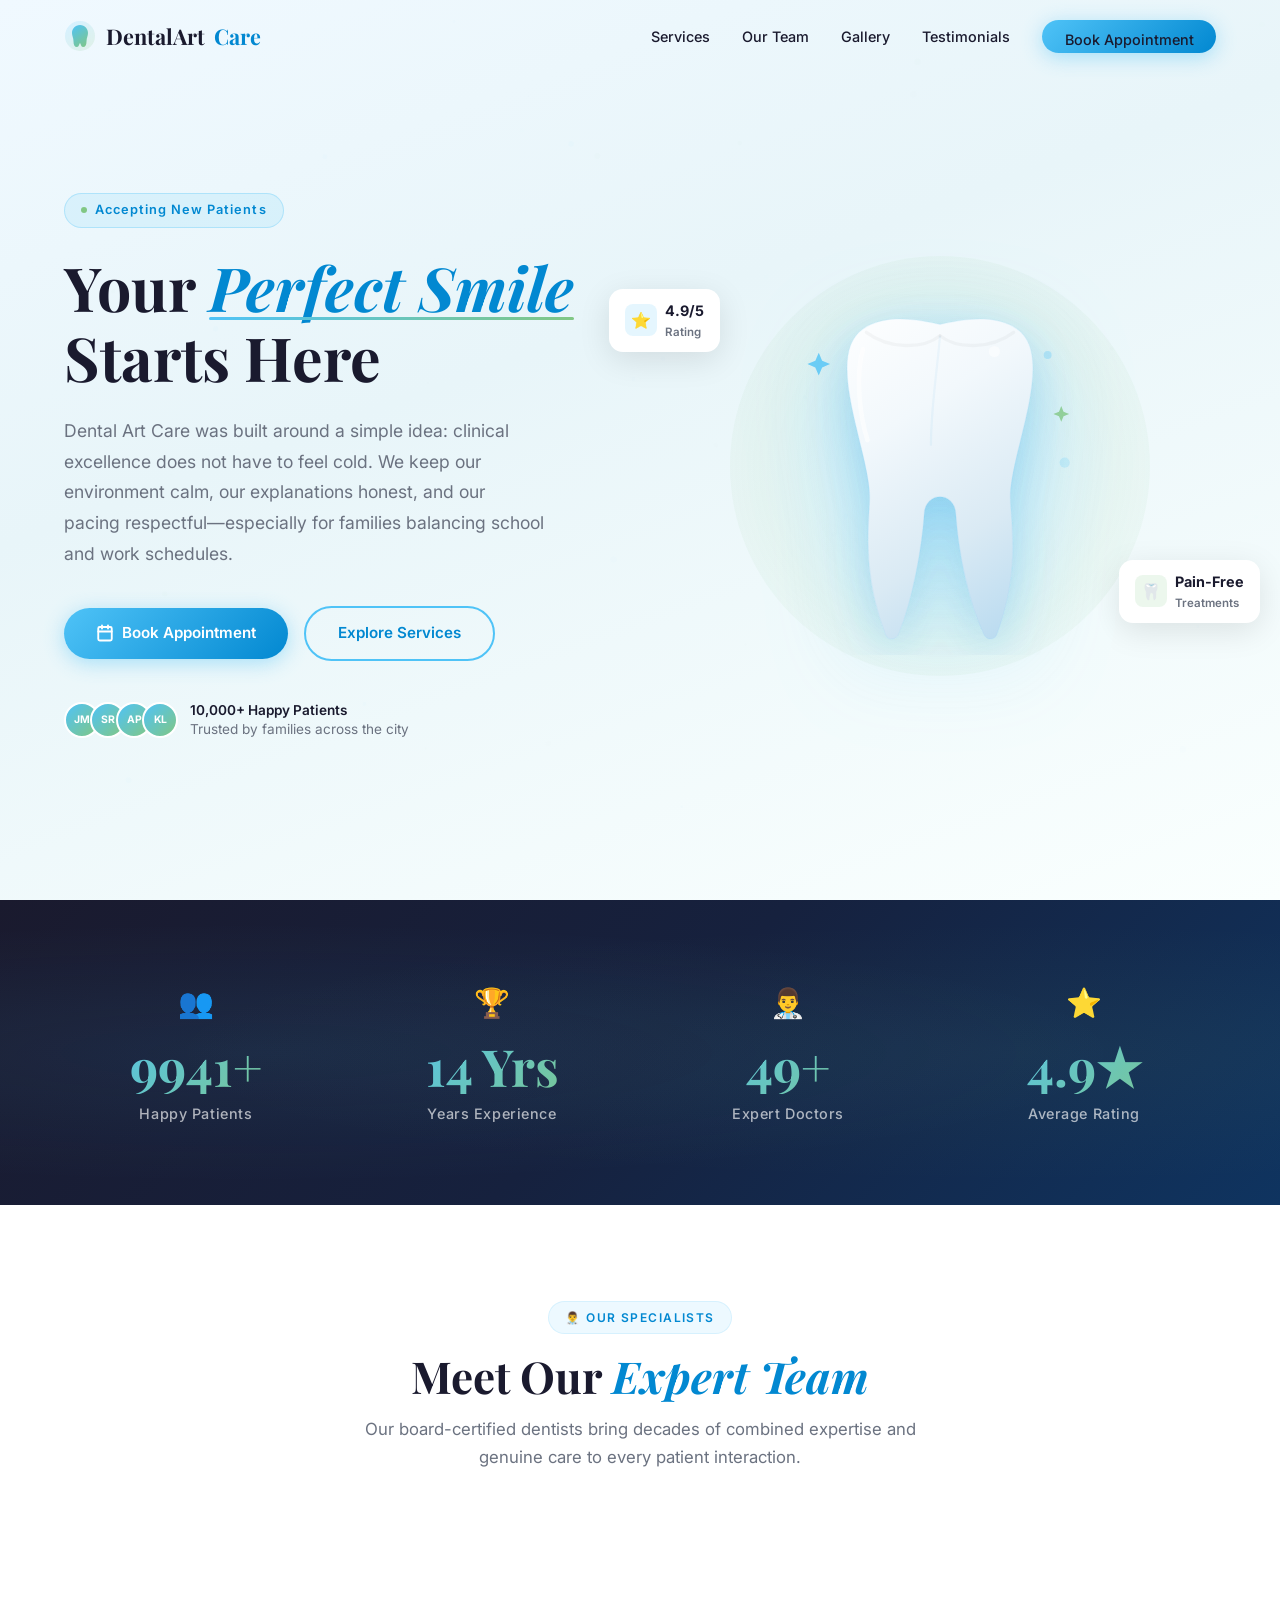
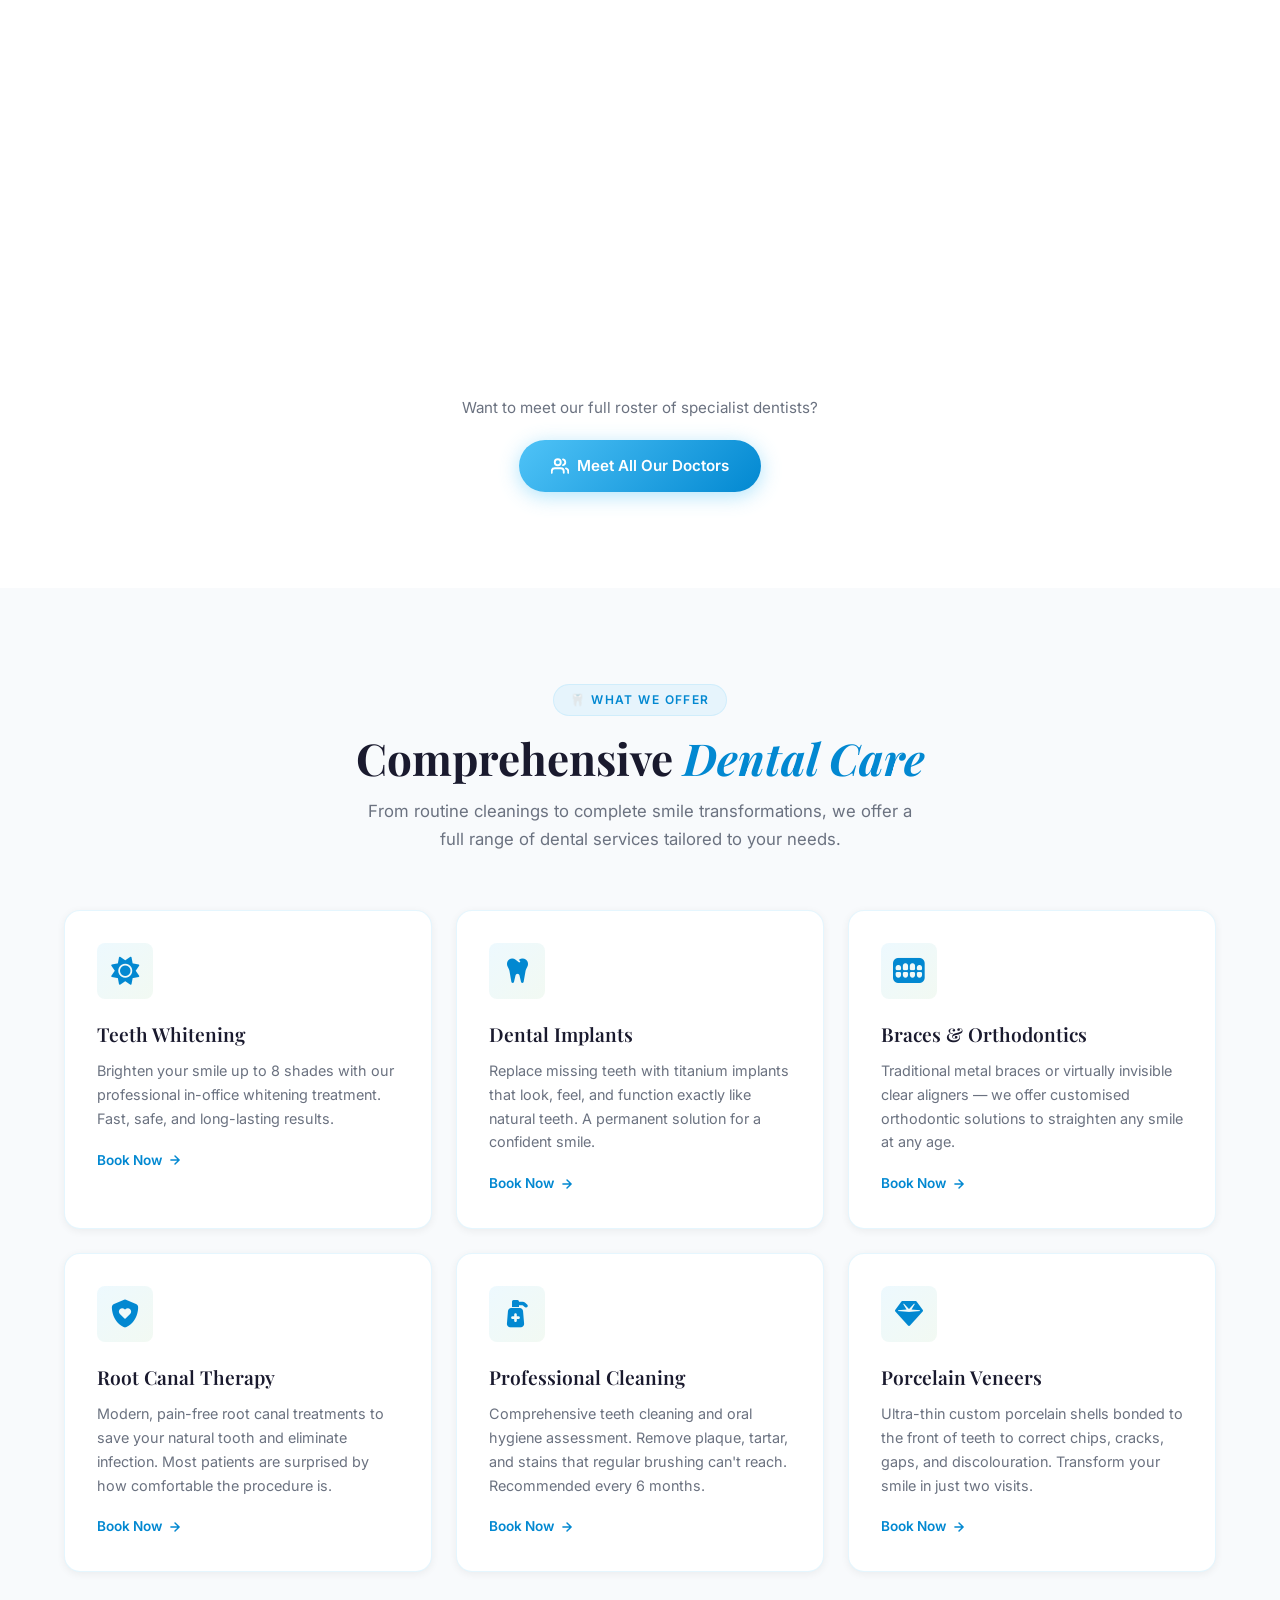
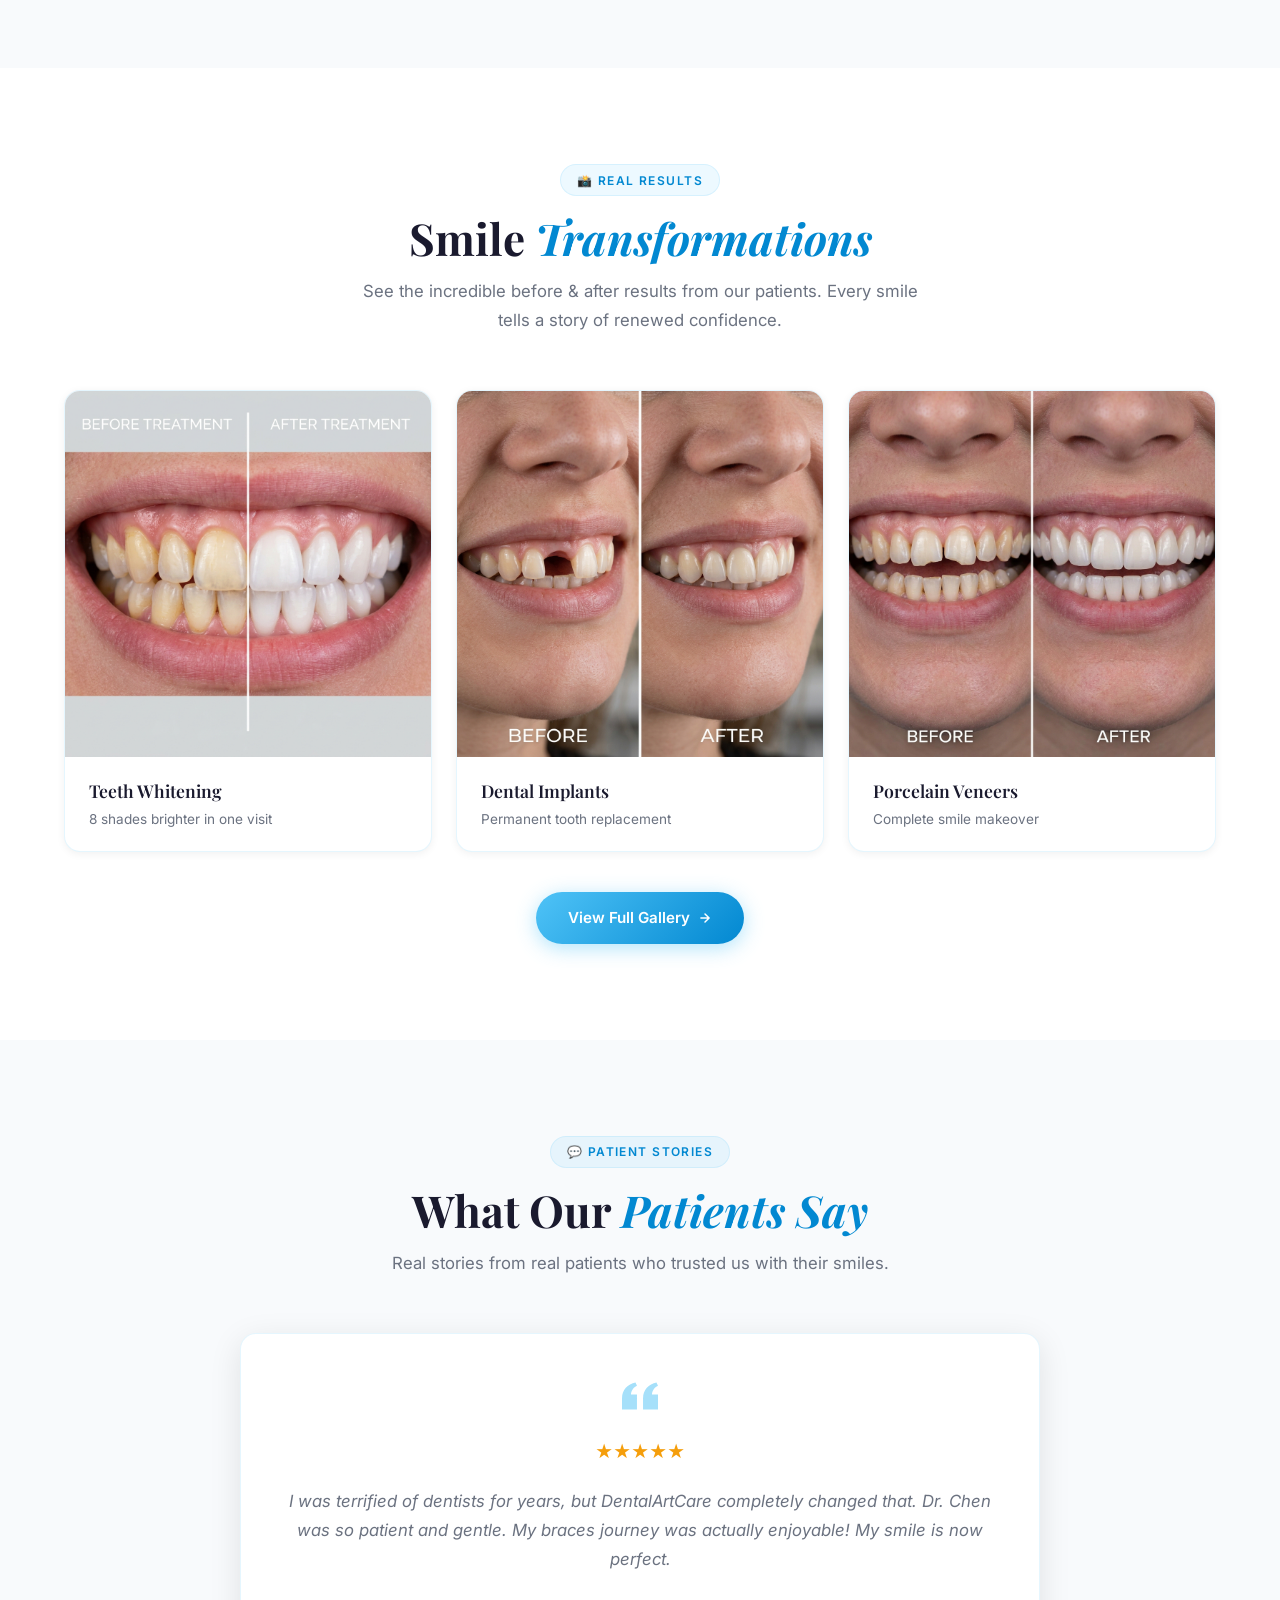
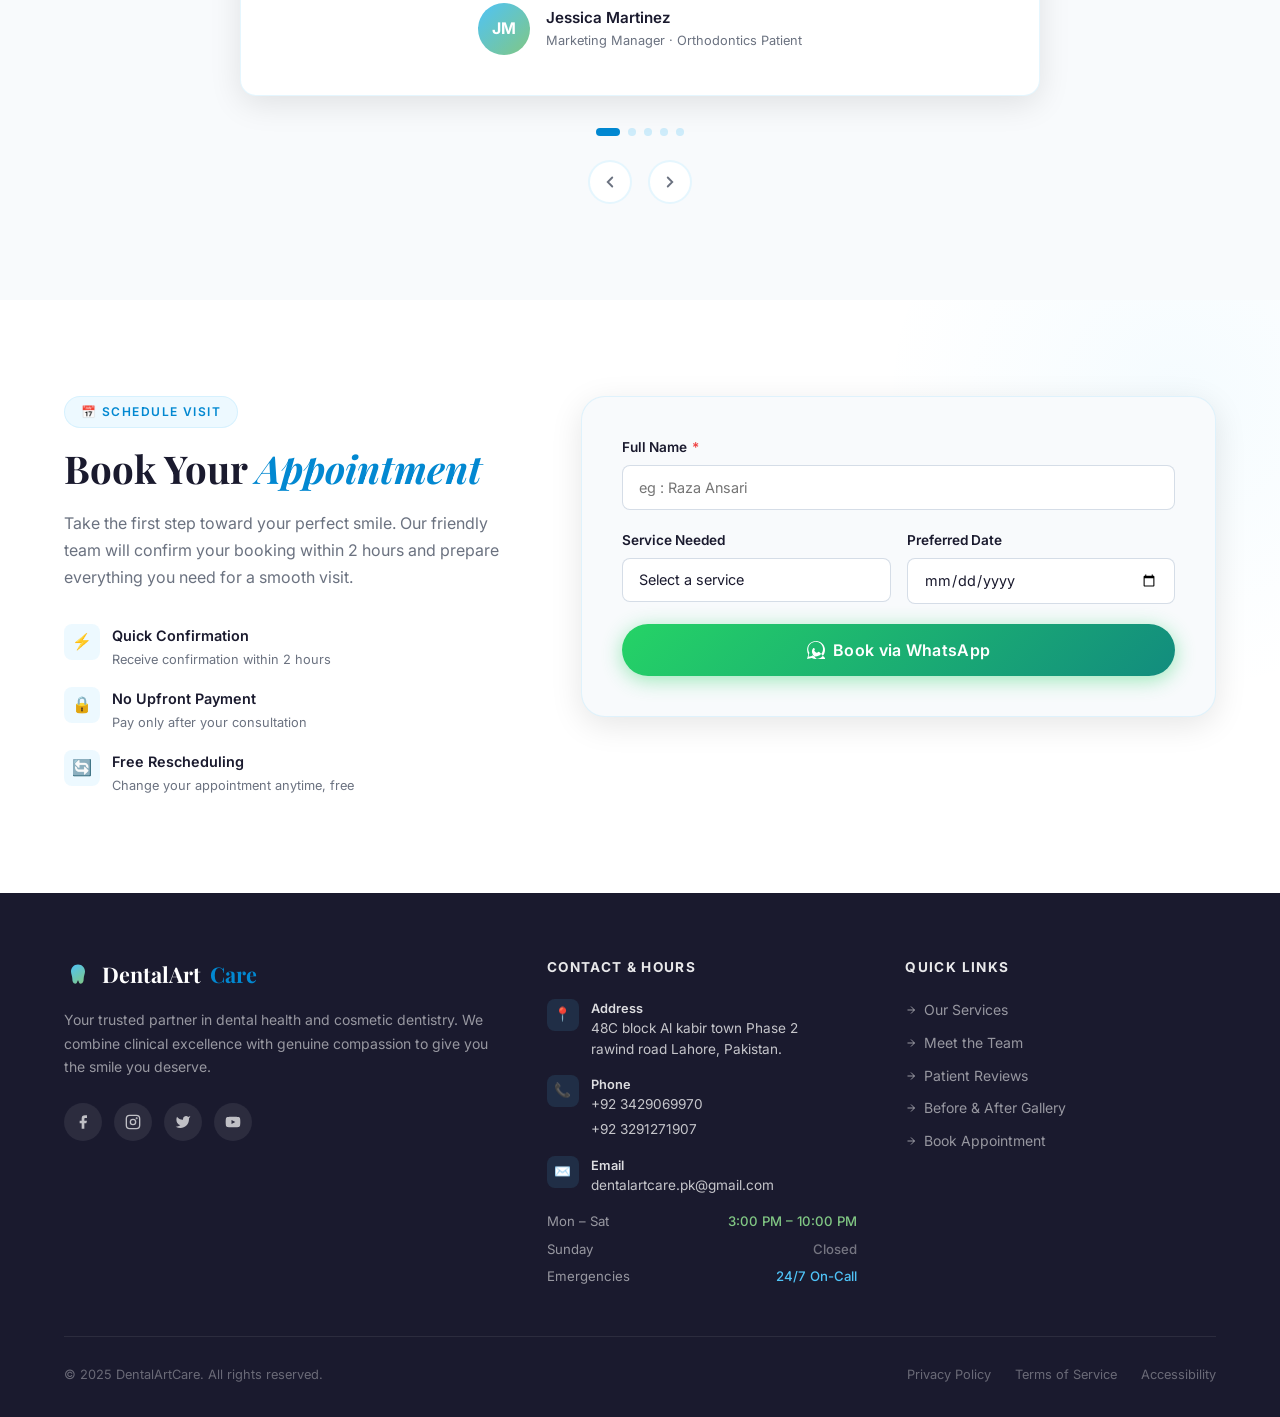
==== dentalarts/index.html @ 35af0e46 "." ====
<!DOCTYPE html>
<html lang="en">

<head>
  <meta charset="UTF-8" />
  <meta name="viewport" content="width=device-width, initial-scale=1.0" />
  <meta name="description"
    content="DentalArtCare — Premium dental care for your perfect smile. Book an appointment today." />
  <title>DentalArtCare</title>

  <!-- Google Fonts -->
  <link rel="preconnect" href="https://fonts.googleapis.com" />
  <link rel="preconnect" href="https://fonts.gstatic.com" crossorigin />
  <link
    href="https://fonts.googleapis.com/css2?family=Inter:wght@300;400;500;600;700&family=Playfair+Display:ital,wght@0,600;0,700;1,600&display=swap"
    rel="stylesheet" />

  <!-- Font Awesome Icons -->
  <link rel="stylesheet" href="https://cdnjs.cloudflare.com/ajax/libs/font-awesome/6.5.1/css/all.min.css"
    integrity="sha512-DTOQO9RWCH3ppGqcWaEA1BIZOC6xxalwEsw9c2QQeAIftl+Vegovlnee1c9QX4TctnWMn13TZye+giMm8e2LwA=="
    crossorigin="anonymous" referrerpolicy="no-referrer" />

  <link rel="stylesheet" href="styles.css" />
</head>

<body>

  <!-- ================================================================
     PAGE LOADER
================================================================ -->
  <div id="page-loader" role="status" aria-label="Loading DentalArtCare">
    <svg class="loader-tooth" viewBox="0 0 60 60" fill="none" xmlns="http://www.w3.org/2000/svg" aria-hidden="true">
      <path
        d="M30 8C20 8 14 15 14 22C14 27 16 30 16 36C16 42 18 52 22 52C26 52 27 44 30 44C33 44 34 52 38 52C42 52 44 42 44 36C44 30 46 27 46 22C46 15 40 8 30 8Z" />
    </svg>
    <p class="loader-text">DentalArtCare</p>
  </div>

  <!-- ================================================================
     NAVBAR
================================================================ -->
  <header id="navbar" role="banner">
    <div class="container">
      <nav class="nav-inner" aria-label="Main navigation">
        <a href="#hero" class="nav-logo" aria-label="DentalArtCare — Home">
          <svg width="32" height="32" viewBox="0 0 32 32" fill="none" aria-hidden="true">
            <circle cx="16" cy="16" r="15" fill="url(#logoGrad)" opacity="0.15" />
            <path
              d="M16 5C11 5 8 9 8 13C8 16 9.5 18 9.5 21.5C9.5 25 10.5 27 13 27C15 27 15.5 23 16 23C16.5 23 17 27 19 27C21.5 27 22.5 25 22.5 21.5C22.5 18 24 16 24 13C24 9 21 5 16 5Z"
              fill="url(#logoGrad)" />
            <defs>
              <linearGradient id="logoGrad" x1="8" y1="5" x2="24" y2="27" gradientUnits="userSpaceOnUse">
                <stop stop-color="#4FC3F7" />
                <stop offset="1" stop-color="#81C784" />
              </linearGradient>
            </defs>
          </svg>
          DentalArt<span>Care</span>
        </a>

        <!-- Desktop nav links -->
        <ul class="nav-links" role="list">
          <li><a href="#services">Services</a></li>
          <li><a href="#team">Our Team</a></li>
          <li><a href="#gallery">Gallery</a></li>
          <li><a href="#testimonials">Testimonials</a></li>
          <li><a href="#booking" class="btn btn-primary nav-cta">Book Appointment</a></li>
        </ul>

        <!-- Mobile hamburger -->
        <button class="hamburger" aria-label="Toggle navigation menu" aria-expanded="false"
          aria-controls="nav-mobile-menu" id="hamburger-btn">
          <span></span>
          <span></span>
          <span></span>
        </button>
      </nav>
    </div>
  </header>

  <!-- Mobile nav drawer -->
  <nav class="nav-mobile" id="nav-mobile-menu" aria-label="Mobile navigation" aria-hidden="true">
    <a href="#services" class="mobile-nav-link">Services</a>
    <a href="#stats" class="mobile-nav-link">About</a>
    <a href="#team" class="mobile-nav-link">Our Team</a>
    <a href="#gallery" class="mobile-nav-link">Gallery</a>
    <a href="#testimonials" class="mobile-nav-link">Testimonials</a>
    <a href="#booking" class="mobile-nav-link">Book Now</a>
  </nav>

  <!-- ================================================================
     HERO SECTION
================================================================ -->
  <section id="hero" aria-label="Hero">
    <canvas id="hero-canvas" aria-hidden="true"></canvas>

    <div class="container">
      <div class="hero-inner">
        <!-- Content -->
        <div class="hero-content">
          <div class="hero-badge" aria-label="Clinic status">
            <span class="dot" aria-hidden="true"></span>
            Accepting New Patients
          </div>

          <h1 class="hero-headline">
            Your <span class="highlight">Perfect Smile</span><br>Starts Here
          </h1>

          <p class="hero-subtext">
            Dental Art Care was built around a simple idea: clinical excellence
            does not have to feel cold. We keep our environment calm, our
            explanations honest, and our pacing respectful—especially for
            families balancing school and work schedules.
          </p>

          <div class="hero-actions">
            <a href="#booking" class="btn btn-primary btn-glow" id="hero-cta" aria-label="Book your appointment">
              <svg width="18" height="18" viewBox="0 0 24 24" fill="none" stroke="currentColor" stroke-width="2.5"
                stroke-linecap="round" aria-hidden="true">
                <rect x="3" y="4" width="18" height="18" rx="2" />
                <line x1="16" y1="2" x2="16" y2="6" />
                <line x1="8" y1="2" x2="8" y2="6" />
                <line x1="3" y1="10" x2="21" y2="10" />
              </svg>
              Book Appointment
            </a>
            <a href="#services" class="btn btn-outline" aria-label="Explore our dental services">
              Explore Services
            </a>
          </div>

          <div class="hero-social-proof" aria-label="Happy patients">
            <div class="avatars" aria-hidden="true">
              <span title="Patient 1">JM</span>
              <span title="Patient 2">SR</span>
              <span title="Patient 3">AP</span>
              <span title="Patient 4">KL</span>
            </div>
            <div class="social-proof-text">
              <strong>10,000+ Happy Patients</strong>
              Trusted by families across the city
            </div>
          </div>
        </div>

        <!-- Visual -->
        <div class="hero-visual" aria-hidden="true">
          <div class="hero-visual-bg"></div>

          <!-- Floating badges -->
          <div class="float-badge top-left">
            <div class="badge-icon">⭐</div>
            <div>
              <strong style="display:block;font-size:0.9rem">4.9/5</strong>
              <span style="font-size:0.72rem;color:var(--text-muted)">Rating</span>
            </div>
          </div>

          <div class="hero-tooth-wrap">
            <!-- Detailed tooth SVG -->
            <svg class="hero-tooth-svg" viewBox="0 0 300 340" fill="none" xmlns="http://www.w3.org/2000/svg">
              <defs>
                <linearGradient id="toothGrad" x1="60" y1="30" x2="240" y2="310" gradientUnits="userSpaceOnUse">
                  <stop offset="0%" stop-color="#ffffff" />
                  <stop offset="35%" stop-color="#f2f8fc" />
                  <stop offset="70%" stop-color="#daeaf4" />
                  <stop offset="100%" stop-color="#b8daf0" />
                </linearGradient>

                <filter id="toothShadow" x="-30%" y="-30%" width="160%" height="160%">
                  <feDropShadow dx="0" dy="14" stdDeviation="18" flood-color="#0288D1" flood-opacity="0.18" />
                </filter>
              </defs>

              <g filter="url(#toothShadow)">
                <path d="M150 48 
             C132 44, 102 38, 82 52
             C65 64, 66 90, 72 120
             C78 150, 88 180, 88 200
             C88 220, 80 265, 102 322
             C104 327, 112 327, 114 320
             C126 290, 134 245, 136 215
             C137 195, 163 195, 164 215
             C166 245, 174 290, 188 320
             C190 327, 198 327, 200 322
             C222 265, 212 220, 212 200
             C212 180, 222 150, 228 120
             C234 90, 235 64, 218 52
             C198 38, 168 44, 150 48 Z" fill="url(#toothGrad)" stroke="rgba(79, 195, 247, 0.08)" stroke-width="1" />

                <path d="M85 55 C105 70, 135 70, 150 58" stroke="rgba(0, 0, 0, 0.03)" stroke-width="3"
                  stroke-linecap="round" fill="none" />
                <path d="M215 55 C195 70, 165 70, 150 58" stroke="rgba(0, 0, 0, 0.03)" stroke-width="3"
                  stroke-linecap="round" fill="none" />
                <path d="M150 58 C148 85, 142 120, 142 155" stroke="rgba(2, 136, 209, 0.05)" stroke-width="2"
                  fill="none" />

                <path d="M82 70 C76 90, 78 125, 86 150" stroke="#ffffff" stroke-width="4" stroke-linecap="round"
                  fill="none" opacity="0.6" />
                <circle cx="198" cy="72" r="5" fill="#ffffff" opacity="0.5" />
              </g>

              <g opacity="0.8">
                <path d="M40 80 L43 73 L46 80 L53 83 L46 86 L43 93 L40 86 L33 83 Z" fill="#4FC3F7" />
                <path d="M255 125 L257 120 L259 125 L264 127 L259 129 L257 134 L255 129 L250 127 Z" fill="#81C784" />
              </g>
              <circle cx="245" cy="75" r="3.5" fill="#4FC3F7" opacity="0.3" />
              <circle cx="260" cy="170" r="4.5" fill="#4FC3F7" opacity="0.2" />
            </svg>
          </div>

          <div class="float-badge bottom-right">
            <div class="badge-icon">🦷</div>
            <div>
              <strong style="display:block;font-size:0.9rem">Pain-Free</strong>
              <span style="font-size:0.72rem;color:var(--text-muted)">Treatments</span>
            </div>
          </div>
        </div>
      </div>
    </div>

  </section>

  <!-- ================================================================
     STATS SECTION
================================================================ -->
  <section id="stats" aria-labelledby="stats-heading">
    <div class="container">
      <h2 id="stats-heading" class="sr-only">Our Achievements</h2>
      <div class="stats-grid">

        <div class="stat-item reveal" role="figure" aria-label="10,000 plus happy patients">
          <div class="stat-icon" aria-hidden="true">👥</div>
          <div class="stat-number" data-target="10000" data-suffix="+">0</div>
          <div class="stat-label">Happy Patients</div>
        </div>

        <div class="stat-item reveal" role="figure" aria-label="15 years of experience">
          <div class="stat-icon" aria-hidden="true">🏆</div>
          <div class="stat-number" data-target="15" data-suffix=" Yrs">0</div>
          <div class="stat-label">Years Experience</div>
        </div>

        <div class="stat-item reveal" role="figure" aria-label="50 plus specialist doctors">
          <div class="stat-icon" aria-hidden="true">👨‍⚕️</div>
          <div class="stat-number" data-target="50" data-suffix="+">0</div>
          <div class="stat-label">Expert Doctors</div>
        </div>

        <div class="stat-item reveal" role="figure" aria-label="4.9 star rating">
          <div class="stat-icon" aria-hidden="true">⭐</div>
          <div class="stat-number" data-target="4.9" data-suffix="★" data-decimal="1">0</div>
          <div class="stat-label">Average Rating</div>
        </div>

      </div>
    </div>
  </section>

  <!-- ================================================================
     TEAM SECTION
================================================================ -->
  <section id="team" aria-labelledby="team-heading">
    <div class="container">
      <div class="section-header reveal">
        <div class="section-tag">👨‍⚕️ Our Specialists</div>
        <h2 class="section-title" id="team-heading">Meet Our <em>Expert Team</em></h2>
        <p class="section-subtitle">Our board-certified dentists bring decades of combined expertise and genuine care to
          every patient interaction.</p>
      </div>

      <div class="team-grid">

        <!-- Dr. Sarah Chen -->
        <div class="team-card reveal" tabindex="0" aria-label="Dr. Sarah Chen — hover or press Enter to learn more"
          role="button">
          <div class="team-card-inner">
            <!-- Front -->
            <div class="team-front">
              <div class="team-avatar">
                <div class="avatar-gradient">
                  <div class="avatar-bg-pattern"></div>
                  <div class="avatar-figure" style="background: linear-gradient(160deg,#4FC3F7 0%,#81C784 100%)">
                    <div class="avatar-head"></div>
                  </div>
                </div>
              </div>
              <div class="team-info">
                <div class="team-name">Dr. Sarah Chen</div>
                <div class="team-title">Lead Orthodontist</div>
                <div class="team-specialties">
                  <span class="specialty-tag">Braces</span>
                  <span class="specialty-tag">Clear Aligners</span>
                  <span class="specialty-tag">Jaw Surgery</span>
                </div>
                <p class="flip-hint" aria-hidden="true">
                  <svg width="12" height="12" viewBox="0 0 24 24" fill="none" stroke="currentColor" stroke-width="2">
                    <path
                      d="M21 2l-2 2m-7.61 7.61a5.5 5.5 0 1 1-7.778 7.778 5.5 5.5 0 0 1 7.777-7.777zm0 0L15.5 7.5m0 0l3 3L22 7l-3-3m-3.5 3.5L19 4" />
                  </svg>
                  Hover to see bio
                </p>
              </div>
            </div>
            <!-- Back -->
            <div class="team-back" aria-hidden="true">
              <div class="team-back-avatar">SC</div>
              <h3>Dr. Sarah Chen</h3>
              <p class="title">Lead Orthodontist</p>
              <p class="bio">With 12 years of clinical excellence, Dr. Chen has transformed over 3,000 smiles. She
                graduated summa cum laude from Johns Hopkins and is a fellow of the American Association of
                Orthodontists.</p>
              <div class="social-links">
                <a href="#" class="social-icon-btn" aria-label="Dr. Chen's LinkedIn">
                  <svg width="16" height="16" viewBox="0 0 24 24" fill="currentColor">
                    <path
                      d="M16 8a6 6 0 016 6v7h-4v-7a2 2 0 00-2-2 2 2 0 00-2 2v7h-4v-7a6 6 0 016-6zM2 9h4v12H2zM4 6a2 2 0 110-4 2 2 0 010 4z" />
                  </svg>
                </a>
                <a href="#" class="social-icon-btn" aria-label="Dr. Chen's email">
                  <svg width="16" height="16" viewBox="0 0 24 24" fill="none" stroke="currentColor" stroke-width="2">
                    <path d="M4 4h16c1.1 0 2 .9 2 2v12c0 1.1-.9 2-2 2H4c-1.1 0-2-.9-2-2V6c0-1.1.9-2 2-2z" />
                    <polyline points="22,6 12,13 2,6" />
                  </svg>
                </a>
              </div>
            </div>
          </div>
        </div>

        <!-- Dr. Michael Torres -->
        <div class="team-card reveal" tabindex="0" aria-label="Dr. Michael Torres — hover or press Enter to learn more"
          role="button">
          <div class="team-card-inner">
            <div class="team-front">
              <div class="team-avatar">
                <div class="avatar-gradient">
                  <div class="avatar-bg-pattern"></div>
                  <div class="avatar-figure" style="background: linear-gradient(160deg,#0288D1 0%,#4FC3F7 100%)">
                    <div class="avatar-head"></div>
                  </div>
                </div>
              </div>
              <div class="team-info">
                <div class="team-name">Dr. Michael Torres</div>
                <div class="team-title">Implant Specialist</div>
                <div class="team-specialties">
                  <span class="specialty-tag">Implants</span>
                  <span class="specialty-tag">Bone Grafting</span>
                  <span class="specialty-tag">Oral Surgery</span>
                </div>
                <p class="flip-hint" aria-hidden="true">
                  <svg width="12" height="12" viewBox="0 0 24 24" fill="none" stroke="currentColor" stroke-width="2">
                    <path
                      d="M21 2l-2 2m-7.61 7.61a5.5 5.5 0 1 1-7.778 7.778 5.5 5.5 0 0 1 7.777-7.777zm0 0L15.5 7.5m0 0l3 3L22 7l-3-3m-3.5 3.5L19 4" />
                  </svg>
                  Hover to see bio
                </p>
              </div>
            </div>
            <div class="team-back" aria-hidden="true">
              <div class="team-back-avatar" style="background:linear-gradient(135deg,#0288D1,#4FC3F7)">MT</div>
              <h3>Dr. Michael Torres</h3>
              <p class="title">Implant Specialist</p>
              <p class="bio">Dr. Torres is internationally recognized for his minimally invasive implant techniques. He
                has placed over 8,000 implants and regularly lectures at dental conferences worldwide.</p>
              <div class="social-links">
                <a href="#" class="social-icon-btn" aria-label="Dr. Torres's LinkedIn">
                  <svg width="16" height="16" viewBox="0 0 24 24" fill="currentColor">
                    <path
                      d="M16 8a6 6 0 016 6v7h-4v-7a2 2 0 00-2-2 2 2 0 00-2 2v7h-4v-7a6 6 0 016-6zM2 9h4v12H2zM4 6a2 2 0 110-4 2 2 0 010 4z" />
                  </svg>
                </a>
                <a href="#" class="social-icon-btn" aria-label="Dr. Torres's email">
                  <svg width="16" height="16" viewBox="0 0 24 24" fill="none" stroke="currentColor" stroke-width="2">
                    <path d="M4 4h16c1.1 0 2 .9 2 2v12c0 1.1-.9 2-2 2H4c-1.1 0-2-.9-2-2V6c0-1.1.9-2 2-2z" />
                    <polyline points="22,6 12,13 2,6" />
                  </svg>
                </a>
              </div>
            </div>
          </div>
        </div>

        <!-- Dr. Priya Sharma -->
        <div class="team-card reveal" tabindex="0" aria-label="Dr. Priya Sharma — hover or press Enter to learn more"
          role="button">
          <div class="team-card-inner">
            <div class="team-front">
              <div class="team-avatar">
                <div class="avatar-gradient">
                  <div class="avatar-bg-pattern"></div>
                  <div class="avatar-figure" style="background: linear-gradient(160deg,#81C784 0%,#388E3C 100%)">
                    <div class="avatar-head"></div>
                  </div>
                </div>
              </div>
              <div class="team-info">
                <div class="team-name">Dr. Priya Sharma</div>
                <div class="team-title">Cosmetic Dentist</div>
                <div class="team-specialties">
                  <span class="specialty-tag">Veneers</span>
                  <span class="specialty-tag">Whitening</span>
                  <span class="specialty-tag">Smile Design</span>
                </div>
                <p class="flip-hint" aria-hidden="true">
                  <svg width="12" height="12" viewBox="0 0 24 24" fill="none" stroke="currentColor" stroke-width="2">
                    <path
                      d="M21 2l-2 2m-7.61 7.61a5.5 5.5 0 1 1-7.778 7.778 5.5 5.5 0 0 1 7.777-7.777zm0 0L15.5 7.5m0 0l3 3L22 7l-3-3m-3.5 3.5L19 4" />
                  </svg>
                  Hover to see bio
                </p>
              </div>
            </div>
            <div class="team-back" aria-hidden="true">
              <div class="team-back-avatar" style="background:linear-gradient(135deg,#81C784,#388E3C)">PS</div>
              <h3>Dr. Priya Sharma</h3>
              <p class="title">Cosmetic Dentist</p>
              <p class="bio">A true artist of the smile, Dr. Sharma combines aesthetic precision with cutting-edge
                dental techniques. Her smile makeovers have been featured in top dental publications globally.</p>
              <div class="social-links">
                <a href="#" class="social-icon-btn" aria-label="Dr. Sharma's LinkedIn">
                  <svg width="16" height="16" viewBox="0 0 24 24" fill="currentColor">
                    <path
                      d="M16 8a6 6 0 016 6v7h-4v-7a2 2 0 00-2-2 2 2 0 00-2 2v7h-4v-7a6 6 0 016-6zM2 9h4v12H2zM4 6a2 2 0 110-4 2 2 0 010 4z" />
                  </svg>
                </a>
                <a href="#" class="social-icon-btn" aria-label="Dr. Sharma's email">
                  <svg width="16" height="16" viewBox="0 0 24 24" fill="none" stroke="currentColor" stroke-width="2">
                    <path d="M4 4h16c1.1 0 2 .9 2 2v12c0 1.1-.9 2-2 2H4c-1.1 0-2-.9-2-2V6c0-1.1.9-2 2-2z" />
                    <polyline points="22,6 12,13 2,6" />
                  </svg>
                </a>
              </div>
            </div>
          </div>
        </div>

      </div><!-- /team-grid -->

      <!-- Meet All Doctors CTA -->
      <div class="team-more-cta reveal" style="text-align:center;margin-top:3rem;">
        <p style="color:var(--text-muted);font-size:0.95rem;margin-bottom:1.25rem;">
          Want to meet our full roster of specialist dentists?
        </p>
        <a href="doctors.html" class="btn btn-primary btn-glow" id="view-all-doctors-btn" aria-label="View all doctors">
          <svg width="18" height="18" viewBox="0 0 24 24" fill="none" stroke="currentColor" stroke-width="2.5"
            stroke-linecap="round" aria-hidden="true">
            <path d="M17 21v-2a4 4 0 0 0-4-4H5a4 4 0 0 0-4 4v2" />
            <circle cx="9" cy="7" r="4" />
            <path d="M23 21v-2a4 4 0 0 0-3-3.87" />
            <path d="M16 3.13a4 4 0 0 1 0 7.75" />
          </svg>
          Meet All Our Doctors
        </a>
      </div>

    </div>
  </section>

  <section id="services" aria-labelledby="services-heading">
    <div class="container">
      <div class="section-header reveal">
        <div class="section-tag">🦷 What We Offer</div>
        <h2 class="section-title" id="services-heading">Comprehensive <em>Dental Care</em></h2>
        <p class="section-subtitle">From routine cleanings to complete smile transformations, we offer a full range of
          dental services tailored to your needs.</p>
      </div>

      <div class="services-grid">

        <!-- Service 1: Whitening -->
        <article class="service-card reveal" tabindex="0" aria-label="Teeth Whitening service">
          <div class="service-icon" aria-hidden="true">
            <i class="fa-solid fa-sun" style="font-size: 28px; color: var(--primary-dark);"></i>
          </div>
          <h3>Teeth Whitening</h3>
          <p>Brighten your smile up to 8 shades with our professional in-office whitening treatment. Fast, safe, and
            long-lasting results.</p>
          <a href="#booking" class="service-link" aria-label="Book Teeth Whitening appointment">
            Book Now <svg width="14" height="14" viewBox="0 0 24 24" fill="none" stroke="currentColor"
              stroke-width="2.5" stroke-linecap="round" aria-hidden="true">
              <path d="M5 12h14M12 5l7 7-7 7" />
            </svg>
          </a>
        </article>

        <!-- Service 2: Implants -->
        <article class="service-card reveal" tabindex="0" aria-label="Dental Implants service">
          <div class="service-icon" aria-hidden="true">
            <i class="fa-solid fa-tooth" style="font-size: 28px; color: var(--primary-dark);"></i>
          </div>
          <h3>Dental Implants</h3>
          <p>Replace missing teeth with titanium implants that look, feel, and function exactly like natural teeth. A
            permanent solution for a confident smile.</p>
          <a href="#booking" class="service-link" aria-label="Book Dental Implants appointment">
            Book Now <svg width="14" height="14" viewBox="0 0 24 24" fill="none" stroke="currentColor"
              stroke-width="2.5" stroke-linecap="round" aria-hidden="true">
              <path d="M5 12h14M12 5l7 7-7 7" />
            </svg>
          </a>
        </article>

        <!-- Service 3: Braces -->
        <article class="service-card reveal" tabindex="0" aria-label="Braces and Orthodontics service">
          <div class="service-icon" aria-hidden="true">
            <i class="fa-solid fa-teeth" style="font-size: 28px; color: var(--primary-dark);"></i>
          </div>
          <h3>Braces & Orthodontics</h3>
          <p>Traditional metal braces or virtually invisible clear aligners — we offer customised orthodontic solutions
            to straighten any smile at any age.</p>
          <a href="#booking" class="service-link" aria-label="Book Braces appointment">
            Book Now <svg width="14" height="14" viewBox="0 0 24 24" fill="none" stroke="currentColor"
              stroke-width="2.5" stroke-linecap="round" aria-hidden="true">
              <path d="M5 12h14M12 5l7 7-7 7" />
            </svg>
          </a>
        </article>

        <!-- Service 4: Root Canal -->
        <article class="service-card reveal" tabindex="0" aria-label="Root Canal Treatment service">
          <div class="service-icon" aria-hidden="true">
            <i class="fa-solid fa-shield-heart" style="font-size: 28px; color: var(--primary-dark);"></i>
          </div>
          <h3>Root Canal Therapy</h3>
          <p>Modern, pain-free root canal treatments to save your natural tooth and eliminate infection. Most patients
            are surprised by how comfortable the procedure is.</p>
          <a href="#booking" class="service-link" aria-label="Book Root Canal appointment">
            Book Now <svg width="14" height="14" viewBox="0 0 24 24" fill="none" stroke="currentColor"
              stroke-width="2.5" stroke-linecap="round" aria-hidden="true">
              <path d="M5 12h14M12 5l7 7-7 7" />
            </svg>
          </a>
        </article>

        <!-- Service 5: Cleaning -->
        <article class="service-card reveal" tabindex="0" aria-label="Dental Cleaning service">
          <div class="service-icon" aria-hidden="true">
            <i class="fa-solid fa-pump-medical" style="font-size: 28px; color: var(--primary-dark);"></i>
          </div>
          <h3>Professional Cleaning</h3>
          <p>Comprehensive teeth cleaning and oral hygiene assessment. Remove plaque, tartar, and stains that regular
            brushing can't reach. Recommended every 6 months.</p>
          <a href="#booking" class="service-link" aria-label="Book Professional Cleaning appointment">
            Book Now <svg width="14" height="14" viewBox="0 0 24 24" fill="none" stroke="currentColor"
              stroke-width="2.5" stroke-linecap="round" aria-hidden="true">
              <path d="M5 12h14M12 5l7 7-7 7" />
            </svg>
          </a>
        </article>

        <!-- Service 6: Veneers -->
        <article class="service-card reveal" tabindex="0" aria-label="Dental Veneers service">
          <div class="service-icon" aria-hidden="true">
            <i class="fa-solid fa-gem" style="font-size: 28px; color: var(--primary-dark);"></i>
          </div>
          <h3>Porcelain Veneers</h3>
          <p>Ultra-thin custom porcelain shells bonded to the front of teeth to correct chips, cracks, gaps, and
            discolouration. Transform your smile in just two visits.</p>
          <a href="#booking" class="service-link" aria-label="Book Porcelain Veneers appointment">
            Book Now <svg width="14" height="14" viewBox="0 0 24 24" fill="none" stroke="currentColor"
              stroke-width="2.5" stroke-linecap="round" aria-hidden="true">
              <path d="M5 12h14M12 5l7 7-7 7" />
            </svg>
          </a>
        </article>

      </div>
    </div>
  </section>

  <!-- ================================================================
     GALLERY PREVIEW SECTION
================================================================ -->
  <section id="gallery" aria-labelledby="gallery-heading">
    <div class="container">
      <div class="section-header">
        <div class="section-tag">📸 Real Results</div>
        <h2 class="section-title" id="gallery-heading">Smile <em>Transformations</em></h2>
        <p class="section-subtitle">See the incredible before & after results from our patients. Every smile tells a
          story of renewed confidence.</p>
      </div>

      <div class="gallery-preview-grid">

        <div class="gallery-card reveal" aria-label="Teeth Whitening before and after">
          <div class="gallery-image-wrap">
            <img src="images/gallery-whitening.png" alt="Teeth whitening before and after comparison" loading="lazy" />
            <div class="gallery-overlay">
              <span class="gallery-badge">Before & After</span>
            </div>
          </div>
          <div class="gallery-card-info">
            <h3>Teeth Whitening</h3>
            <p>8 shades brighter in one visit</p>
          </div>
        </div>

        <div class="gallery-card reveal" aria-label="Dental implant before and after">
          <div class="gallery-image-wrap">
            <img src="images/gallery-implant.png" alt="Dental implant before and after comparison" loading="lazy" />
            <div class="gallery-overlay">
              <span class="gallery-badge">Before & After</span>
            </div>
          </div>
          <div class="gallery-card-info">
            <h3>Dental Implants</h3>
            <p>Permanent tooth replacement</p>
          </div>
        </div>

        <div class="gallery-card reveal" aria-label="Porcelain veneers before and after">
          <div class="gallery-image-wrap">
            <img src="images/gallery-veneers.png" alt="Porcelain veneers before and after comparison" loading="lazy" />
            <div class="gallery-overlay">
              <span class="gallery-badge">Before & After</span>
            </div>
          </div>
          <div class="gallery-card-info">
            <h3>Porcelain Veneers</h3>
            <p>Complete smile makeover</p>
          </div>
        </div>

      </div>

      <div style="text-align:center;margin-top:2.5rem;">
        <a href="gallery.html" class="btn btn-primary" id="gallery-view-more"
          aria-label="View full before and after gallery">
          View Full Gallery
          <svg width="14" height="14" viewBox="0 0 24 24" fill="none" stroke="currentColor" stroke-width="2.5"
            stroke-linecap="round" aria-hidden="true">
            <path d="M5 12h14M12 5l7 7-7 7" />
          </svg>
        </a>
      </div>
    </div>
  </section>

  <!-- ================================================================
     TESTIMONIALS SECTION
================================================================ -->
  <section id="testimonials" aria-labelledby="testimonials-heading">
    <div class="container">
      <div class="section-header reveal">
        <div class="section-tag">💬 Patient Stories</div>
        <h2 class="section-title" id="testimonials-heading">What Our <em>Patients Say</em></h2>
        <p class="section-subtitle">Real stories from real patients who trusted us with their smiles.</p>
      </div>

      <div class="testimonials-carousel" role="region" aria-label="Patient testimonials carousel" aria-live="polite">
        <div class="testimonial-slides" id="testimonial-slides">

          <div class="testimonial-slide active" role="tabpanel" aria-label="Testimonial 1 of 5">
            <div class="testimonial-card">
              <div class="testimonial-quote" aria-hidden="true">
                <svg width="36" height="36" viewBox="0 0 24 24" fill="currentColor">
                  <path
                    d="M14.017 21v-7.391c0-5.704 3.731-9.57 8.983-10.609l.995 2.151c-2.432.917-3.995 3.638-3.995 5.849h4v10h-9.983zm-14.017 0v-7.391c0-5.704 3.748-9.57 9-10.609l.996 2.151c-2.433.917-3.996 3.638-3.996 5.849h3.983v10h-9.983z" />
                </svg>
              </div>
              <div class="stars" aria-label="5 star rating">★★★★★</div>
              <p class="testimonial-text">I was terrified of dentists for years, but DentalArtCare completely changed
                that. Dr. Chen was so patient and gentle. My braces journey was actually enjoyable! My smile is now
                perfect.</p>
              <div class="testimonial-author">
                <div class="author-avatar" style="background:linear-gradient(135deg,#4FC3F7,#81C784)"
                  aria-hidden="true">JM</div>
                <div class="author-info">
                  <h4>Jessica Martinez</h4>
                  <p>Marketing Manager · Orthodontics Patient</p>
                </div>
              </div>
            </div>
          </div>

          <div class="testimonial-slide" role="tabpanel" aria-label="Testimonial 2 of 5" aria-hidden="true">
            <div class="testimonial-card">
              <div class="testimonial-quote" aria-hidden="true">
                <svg width="36" height="36" viewBox="0 0 24 24" fill="currentColor">
                  <path
                    d="M14.017 21v-7.391c0-5.704 3.731-9.57 8.983-10.609l.995 2.151c-2.432.917-3.995 3.638-3.995 5.849h4v10h-9.983zm-14.017 0v-7.391c0-5.704 3.748-9.57 9-10.609l.996 2.151c-2.433.917-3.996 3.638-3.996 5.849h3.983v10h-9.983z" />
                </svg>
              </div>
              <div class="stars" aria-label="5 star rating">★★★★★</div>
              <p class="testimonial-text">Dr. Torres gave me back my confidence with dental implants. After losing a
                tooth in an accident, I thought I'd never smile freely again. The procedure was painless and the results
                are stunning.</p>
              <div class="testimonial-author">
                <div class="author-avatar" style="background:linear-gradient(135deg,#0288D1,#4FC3F7)"
                  aria-hidden="true">RP</div>
                <div class="author-info">
                  <h4>Robert Palmer</h4>
                  <p>Architect · Implant Patient</p>
                </div>
              </div>
            </div>
          </div>

          <div class="testimonial-slide" role="tabpanel" aria-label="Testimonial 3 of 5" aria-hidden="true">
            <div class="testimonial-card">
              <div class="testimonial-quote" aria-hidden="true">
                <svg width="36" height="36" viewBox="0 0 24 24" fill="currentColor">
                  <path
                    d="M14.017 21v-7.391c0-5.704 3.731-9.57 8.983-10.609l.995 2.151c-2.432.917-3.995 3.638-3.995 5.849h4v10h-9.983zm-14.017 0v-7.391c0-5.704 3.748-9.57 9-10.609l.996 2.151c-2.433.917-3.996 3.638-3.996 5.849h3.983v10h-9.983z" />
                </svg>
              </div>
              <div class="stars" aria-label="5 star rating">★★★★★</div>
              <p class="testimonial-text">The whitening treatment was incredible! I went 7 shades lighter in one visit.
                Dr. Sharma is an artist. The entire team was warm and professional. I now recommend DentalArtCare to
                everyone I know.</p>
              <div class="testimonial-author">
                <div class="author-avatar" style="background:linear-gradient(135deg,#81C784,#388E3C)"
                  aria-hidden="true">AL</div>
                <div class="author-info">
                  <h4>Amanda Lee</h4>
                  <p>Teacher · Whitening Patient</p>
                </div>
              </div>
            </div>
          </div>

          <div class="testimonial-slide" role="tabpanel" aria-label="Testimonial 4 of 5" aria-hidden="true">
            <div class="testimonial-card">
              <div class="testimonial-quote" aria-hidden="true">
                <svg width="36" height="36" viewBox="0 0 24 24" fill="currentColor">
                  <path
                    d="M14.017 21v-7.391c0-5.704 3.731-9.57 8.983-10.609l.995 2.151c-2.432.917-3.995 3.638-3.995 5.849h4v10h-9.983zm-14.017 0v-7.391c0-5.704 3.748-9.57 9-10.609l.996 2.151c-2.433.917-3.996 3.638-3.996 5.849h3.983v10h-9.983z" />
                </svg>
              </div>
              <div class="stars" aria-label="4 star rating">★★★★★</div>
              <p class="testimonial-text">I had a root canal that I was dreading for months. The DentalArtCare team made
                the whole experience so easy. I barely felt a thing. Modern dentistry is amazing when you're in the
                right hands.</p>
              <div class="testimonial-author">
                <div class="author-avatar" style="background:linear-gradient(135deg,#F59E0B,#EF4444)"
                  aria-hidden="true">DK</div>
                <div class="author-info">
                  <h4>David Kim</h4>
                  <p>Software Engineer · Root Canal Patient</p>
                </div>
              </div>
            </div>
          </div>

          <div class="testimonial-slide" role="tabpanel" aria-label="Testimonial 5 of 5" aria-hidden="true">
            <div class="testimonial-card">
              <div class="testimonial-quote" aria-hidden="true">
                <svg width="36" height="36" viewBox="0 0 24 24" fill="currentColor">
                  <path
                    d="M14.017 21v-7.391c0-5.704 3.731-9.57 8.983-10.609l.995 2.151c-2.432.917-3.995 3.638-3.995 5.849h4v10h-9.983zm-14.017 0v-7.391c0-5.704 3.748-9.57 9-10.609l.996 2.151c-2.433.917-3.996 3.638-3.996 5.849h3.983v10h-9.983z" />
                </svg>
              </div>
              <div class="stars" aria-label="5 star rating">★★★★★</div>
              <p class="testimonial-text">My porcelain veneers look completely natural — everyone thinks they're my real
                teeth! Dr. Sharma spent hours planning the perfect shape for my face. Worth every penny. I smile in
                every photo now.</p>
              <div class="testimonial-author">
                <div class="author-avatar" style="background:linear-gradient(135deg,#EC4899,#8B5CF6)"
                  aria-hidden="true">SN</div>
                <div class="author-info">
                  <h4>Sofia Nguyen</h4>
                  <p>Photographer · Veneers Patient</p>
                </div>
              </div>
            </div>
          </div>

        </div><!-- /testimonial-slides -->

        <!-- Controls -->
        <div class="carousel-dots" role="tablist" aria-label="Testimonial navigation" id="carousel-dots">
          <button class="carousel-dot active" role="tab" aria-selected="true" aria-label="Go to testimonial 1"
            data-index="0"></button>
          <button class="carousel-dot" role="tab" aria-selected="false" aria-label="Go to testimonial 2"
            data-index="1"></button>
          <button class="carousel-dot" role="tab" aria-selected="false" aria-label="Go to testimonial 3"
            data-index="2"></button>
          <button class="carousel-dot" role="tab" aria-selected="false" aria-label="Go to testimonial 4"
            data-index="3"></button>
          <button class="carousel-dot" role="tab" aria-selected="false" aria-label="Go to testimonial 5"
            data-index="4"></button>
        </div>

        <div class="carousel-arrows">
          <button class="carousel-arrow" id="carousel-prev" aria-label="Previous testimonial">
            <svg width="18" height="18" viewBox="0 0 24 24" fill="none" stroke="currentColor" stroke-width="2.5"
              stroke-linecap="round" aria-hidden="true">
              <path d="M15 18l-6-6 6-6" />
            </svg>
          </button>
          <button class="carousel-arrow" id="carousel-next" aria-label="Next testimonial">
            <svg width="18" height="18" viewBox="0 0 24 24" fill="none" stroke="currentColor" stroke-width="2.5"
              stroke-linecap="round" aria-hidden="true">
              <path d="M9 18l6-6-6-6" />
            </svg>
          </button>
        </div>

      </div><!-- /testimonials-carousel -->
    </div>
  </section>


  <!-- ================================================================
     BOOKING FORM SECTION
================================================================ -->
  <section id="booking" aria-labelledby="booking-heading">
    <div class="container">
      <div class="booking-inner">

        <!-- Info -->
        <div class="booking-info reveal">
          <div class="section-tag">📅 Schedule Visit</div>
          <h2 id="booking-heading">Book Your <em style="font-style:italic;color:var(--primary-dark)">Appointment</em>
          </h2>
          <p>Take the first step toward your perfect smile. Our friendly team will confirm your booking within 2 hours
            and prepare everything you need for a smooth visit.</p>

          <div class="booking-benefits">
            <div class="benefit-item">
              <div class="benefit-icon">⚡</div>
              <div class="benefit-text">
                <h4>Quick Confirmation</h4>
                <p>Receive confirmation within 2 hours</p>
              </div>
            </div>
            <div class="benefit-item">
              <div class="benefit-icon">🔒</div>
              <div class="benefit-text">
                <h4>No Upfront Payment</h4>
                <p>Pay only after your consultation</p>
              </div>
            </div>
            <div class="benefit-item">
              <div class="benefit-icon">🔄</div>
              <div class="benefit-text">
                <h4>Free Rescheduling</h4>
                <p>Change your appointment anytime, free</p>
              </div>
            </div>

          </div>
        </div>

        <!-- Form -->
        <div class="booking-form reveal" role="form" aria-label="Appointment booking form">
          <!-- Success overlay -->
          <div class="form-success" id="form-success" aria-live="polite" role="alert">
            <div class="checkmark-wrap" style="background: rgba(37, 211, 102, 0.15);">
              <svg class="checkmark-svg" viewBox="0 0 52 52" fill="none" xmlns="http://www.w3.org/2000/svg"
                aria-hidden="true">
                <circle class="checkmark-circle" cx="26" cy="26" r="24" style="stroke: #25D366;" />
                <path class="checkmark-check" d="M14 27l8 8 16-16" style="stroke: #25D366;" />
              </svg>
            </div>
            <h3>Opening WhatsApp...</h3>
            <p>We are opening WhatsApp to send your booking request. If it doesn't open automatically, click below:</p>
            <div
              style="display: flex; gap: 10px; margin-top: 0.5rem; flex-wrap: wrap; justify-content: center; align-items: center;">
              <a href="#" class="btn btn-whatsapp" id="manual-whatsapp-btn" target="_blank"
                style="text-decoration:none; display: inline-flex; align-items: center; justify-content: center; gap: 8px; font-size: 0.9rem; padding: 0.8rem 1.5rem;">
                <svg width="18" height="18" viewBox="0 0 24 24" fill="currentColor" aria-hidden="true">
                  <path
                    d="M.057 24l1.687-6.163c-1.041-1.804-1.588-3.849-1.587-5.946C.06 5.348 5.397.01 12.008.01c3.202.001 6.212 1.246 8.477 3.513 2.262 2.268 3.507 5.28 3.505 8.484-.004 6.657-5.34 11.997-11.953 11.997-2.005-.001-3.973-.5-5.739-1.446L0 24zm6.59-4.846c1.6.95 3.188 1.449 4.825 1.451 5.436 0 9.86-4.42 9.864-9.864.002-2.637-1.03-5.115-2.906-6.99C16.654 1.906 14.18 .874 11.54.874 6.1 1.01 1.68 5.433 1.677 10.877c-.001 1.639.499 3.238 1.45 4.839L2.14 21.162l4.507-1.008zM17.15 15.3c-.287-.144-1.7-.84-1.962-.936-.264-.096-.456-.144-.648.144-.19.288-.741.936-.909 1.128-.168.19-.336.216-.624.072-1.359-.68-2.35-1.196-3.268-2.77-.243-.418.243-.388.694-1.288.077-.154.038-.288-.019-.402-.057-.115-.456-1.104-.624-1.512-.164-.399-.344-.344-.472-.35-.12-.006-.264-.006-.407-.006-.144 0-.384.054-.585.274-.2.22-1.758 1.72-1.758 4.195s1.8 4.863 2.05 5.205c.25.341 3.543 5.412 8.583 7.585 1.2.516 2.138.825 2.87 1.059 1.206.383 2.302.33 3.169.2 1.03-.155 2.164-.885 2.467-1.743.302-.857.302-1.595.212-1.742-.09-.147-.336-.243-.624-.387z" />
                </svg>
                Open WhatsApp
              </a>
              <button class="btn btn-outline" id="reset-form-btn"
                style="border-radius: var(--radius-btn); font-size: 0.9rem; padding: 0.8rem 1.5rem; border-color: var(--border);">Edit
                Details</button>
            </div>
          </div>

          <form id="appointment-form" novalidate aria-label="Appointment request form">
            <div class="form-group">
              <label for="field-name">Full Name <span class="req" aria-hidden="true">*</span></label>
              <input type="text" id="field-name" name="name" class="form-control" placeholder="eg : Raza Ansari"
                autocomplete="name" aria-required="true" aria-describedby="name-error" />
              <div class="form-error" id="name-error" role="alert" aria-live="polite">
                <svg width="12" height="12" viewBox="0 0 24 24" fill="none" stroke="currentColor" stroke-width="2"
                  aria-hidden="true">
                  <circle cx="12" cy="12" r="10" />
                  <line x1="12" y1="8" x2="12" y2="12" />
                  <line x1="12" y1="16" x2="12.01" y2="16" />
                </svg>
                Please enter your full name
              </div>
            </div>

            <div class="form-row">
              <div class="form-group">
                <label for="field-service">Service Needed</label>
                <select id="field-service" name="service" class="form-control" aria-describedby="service-error">
                  <option value="" disabled selected>Select a service</option>
                  <option value="Teeth Whitening">Teeth Whitening</option>
                  <option value="Dental Implants">Dental Implants</option>
                  <option value="Braces & Orthodontics">Braces & Orthodontics</option>
                  <option value="Root Canal Therapy">Root Canal Therapy</option>
                  <option value="Professional Cleaning">Professional Cleaning</option>
                  <option value="Porcelain Veneers">Porcelain Veneers</option>
                  <option value="General Consultation">General Consultation</option>
                </select>
                <div class="form-error" id="service-error" role="alert" aria-live="polite">
                  <svg width="12" height="12" viewBox="0 0 24 24" fill="none" stroke="currentColor" stroke-width="2"
                    aria-hidden="true">
                    <circle cx="12" cy="12" r="10" />
                    <line x1="12" y1="8" x2="12" y2="12" />
                    <line x1="12" y1="16" x2="12.01" y2="16" />
                  </svg>
                  Please select a service
                </div>
              </div>
              <div class="form-group">
                <label for="field-date">Preferred Date</label>
                <input type="date" id="field-date" name="date" class="form-control" aria-describedby="date-error" />
                <div class="form-error" id="date-error" role="alert" aria-live="polite">
                  <svg width="12" height="12" viewBox="0 0 24 24" fill="none" stroke="currentColor" stroke-width="2"
                    aria-hidden="true">
                    <circle cx="12" cy="12" r="10" />
                    <line x1="12" y1="8" x2="12" y2="12" />
                    <line x1="12" y1="16" x2="12.01" y2="16" />
                  </svg>
                  Please select a future date
                </div>
              </div>
            </div>

            <button type="submit" class="btn btn-whatsapp form-submit-btn" id="submit-btn"
              style="display: flex; align-items: center; justify-content: center; gap: 8px;">
              <svg width="18" height="18" viewBox="0 0 24 24" fill="currentColor" aria-hidden="true">
                <path
                  d="M.057 24l1.687-6.163c-1.041-1.804-1.588-3.849-1.587-5.946C.06 5.348 5.397.01 12.008.01c3.202.001 6.212 1.246 8.477 3.513 2.262 2.268 3.507 5.28 3.505 8.484-.004 6.657-5.34 11.997-11.953 11.997-2.005-.001-3.973-.5-5.739-1.446L0 24zm6.59-4.846c1.6.95 3.188 1.449 4.825 1.451 5.436 0 9.86-4.42 9.864-9.864.002-2.637-1.03-5.115-2.906-6.99C16.654 1.906 14.18 .874 11.54.874 6.1 1.01 1.68 5.433 1.677 10.877c-.001 1.639.499 3.238 1.45 4.839L2.14 21.162l4.507-1.008zM17.15 15.3c-.287-.144-1.7-.84-1.962-.936-.264-.096-.456-.144-.648.144-.19.288-.741.936-.909 1.128-.168.19-.336.216-.624.072-1.359-.68-2.35-1.196-3.268-2.77-.243-.418.243-.388.694-1.288.077-.154.038-.288-.019-.402-.057-.115-.456-1.104-.624-1.512-.164-.399-.344-.344-.472-.35-.12-.006-.264-.006-.407-.006-.144 0-.384.054-.585.274-.2.22-1.758 1.72-1.758 4.195s1.8 4.863 2.05 5.205c.25.341 3.543 5.412 8.583 7.585 1.2.516 2.138.825 2.87 1.059 1.206.383 2.302.33 3.169.2 1.03-.155 2.164-.885 2.467-1.743.302-.857.302-1.595.212-1.742-.09-.147-.336-.243-.624-.387z" />
              </svg>
              Book via WhatsApp
            </button>
          </form>
        </div>

      </div>
    </div>
  </section>

  <!-- ================================================================
     FOOTER
================================================================ -->
  <footer id="footer" role="contentinfo" aria-label="DentalArtCare footer">
    <div class="container">
      <div class="footer-grid">

        <!-- Brand + social -->
        <div class="footer-brand">
          <a href="#hero" class="nav-logo" aria-label="DentalArtCare — back to top">
            <svg width="28" height="28" viewBox="0 0 32 32" fill="none" aria-hidden="true">
              <path
                d="M16 5C11 5 8 9 8 13C8 16 9.5 18 9.5 21.5C9.5 25 10.5 27 13 27C15 27 15.5 23 16 23C16.5 23 17 27 19 27C21.5 27 22.5 25 22.5 21.5C22.5 18 24 16 24 13C24 9 21 5 16 5Z"
                fill="url(#footerGrad)" />
              <defs>
                <linearGradient id="footerGrad" x1="8" y1="5" x2="24" y2="27" gradientUnits="userSpaceOnUse">
                  <stop stop-color="#4FC3F7" />
                  <stop offset="1" stop-color="#81C784" />
                </linearGradient>
              </defs>
            </svg>
            DentalArt<span>Care</span>
          </a>
          <p class="footer-desc">Your trusted partner in dental health and cosmetic dentistry. We combine clinical
            excellence with genuine compassion to give you the smile you deserve.</p>
          <div class="footer-social">
            <a href="#" class="footer-social-link" aria-label="DentalArtCare on Facebook">
              <svg width="16" height="16" viewBox="0 0 24 24" fill="currentColor" aria-hidden="true">
                <path d="M18 2h-3a5 5 0 00-5 5v3H7v4h3v8h4v-8h3l1-4h-4V7a1 1 0 011-1h3z" />
              </svg>
            </a>
            <a href="#" class="footer-social-link" aria-label="DentalArtCare on Instagram">
              <svg width="16" height="16" viewBox="0 0 24 24" fill="none" stroke="currentColor" stroke-width="2"
                aria-hidden="true">
                <rect x="2" y="2" width="20" height="20" rx="5" />
                <circle cx="12" cy="12" r="4" />
                <circle cx="17.5" cy="6.5" r="0.5" fill="currentColor" />
              </svg>
            </a>
            <a href="#" class="footer-social-link" aria-label="DentalArtCare on Twitter">
              <svg width="16" height="16" viewBox="0 0 24 24" fill="currentColor" aria-hidden="true">
                <path
                  d="M23 3a10.9 10.9 0 01-3.14 1.53 4.48 4.48 0 00-7.86 3v1A10.66 10.66 0 013 4s-4 9 5 13a11.64 11.64 0 01-7 2c9 5 20 0 20-11.5a4.5 4.5 0 00-.08-.83A7.72 7.72 0 0023 3z" />
              </svg>
            </a>
            <a href="#" class="footer-social-link" aria-label="DentalArtCare on YouTube">
              <svg width="16" height="16" viewBox="0 0 24 24" fill="currentColor" aria-hidden="true">
                <path
                  d="M22.54 6.42a2.78 2.78 0 00-1.95-1.96C18.88 4 12 4 12 4s-6.88 0-8.59.46a2.78 2.78 0 00-1.95 1.96A29 29 0 001 12a29 29 0 00.46 5.58A2.78 2.78 0 003.41 19.6C5.12 20 12 20 12 20s6.88 0 8.59-.46a2.78 2.78 0 001.95-1.95A29 29 0 0023 12a29 29 0 00-.46-5.58zM9.75 15.02V8.98L15.5 12l-5.75 3.02z" />
              </svg>
            </a>
          </div>
        </div>

        <!-- Contact + Hours -->
        <div class="footer-col">
          <h4>Contact & Hours</h4>
          <div class="footer-contact-item">
            <div class="icon" aria-hidden="true">📍</div>
            <div class="text">
              <strong>Address</strong>
              48C block Al kabir town Phase 2 <br>rawind road Lahore, Pakistan.
            </div>
          </div>
          <div class="footer-contact-item">
            <div class="icon" aria-hidden="true">📞</div>
            <div class="text">
              <strong>Phone</strong>
              <nav style="display:flex; flex-direction:column; gap:5px;">
                <a href="tel:+923429069970" style="text-decoration:none; color:inherit;">+92 3429069970</a>
                <a href="tel:+923291271907" style="text-decoration:none; color:inherit;">+92 3291271907</a>
              </nav>
            </div>
          </div>
          <div class="footer-contact-item">
            <div class="icon" aria-hidden="true">✉️</div>
            <div class="text">
              <strong>Email</strong>
              <a href="mailto:dentalartcare.pk@gmail.com" style="color:inherit">dentalartcare.pk@gmail.com</a>
            </div>
          </div>
          <div class="hours-grid" style="margin-top:1rem">
            <div class="hours-row"><span class="day">Mon – Sat</span><span class="time open">3:00 PM – 10:00 PM</span>
            </div>
            <div class="hours-row"><span class="day">Sunday</span><span class="time"
                style="color:rgba(255,255,255,0.4)">Closed</span></div>
            <div class="hours-row"><span class="day">Emergencies</span><span class="time"
                style="color:var(--primary)">24/7 On-Call</span></div>
          </div>
        </div>

        <!-- Quick links -->
        <div class="footer-col">
          <h4>Quick Links</h4>
          <nav class="footer-links" aria-label="Footer navigation">
            <a href="#services">
              <svg width="12" height="12" viewBox="0 0 24 24" fill="none" stroke="currentColor" stroke-width="2"
                aria-hidden="true">
                <path d="M5 12h14M12 5l7 7-7 7" />
              </svg>
              Our Services
            </a>
            <a href="#team">
              <svg width="12" height="12" viewBox="0 0 24 24" fill="none" stroke="currentColor" stroke-width="2"
                aria-hidden="true">
                <path d="M5 12h14M12 5l7 7-7 7" />
              </svg>
              Meet the Team
            </a>
            <a href="#testimonials">
              <svg width="12" height="12" viewBox="0 0 24 24" fill="none" stroke="currentColor" stroke-width="2"
                aria-hidden="true">
                <path d="M5 12h14M12 5l7 7-7 7" />
              </svg>
              Patient Reviews
            </a>
            <a href="gallery.html">
              <svg width="12" height="12" viewBox="0 0 24 24" fill="none" stroke="currentColor" stroke-width="2"
                aria-hidden="true">
                <path d="M5 12h14M12 5l7 7-7 7" />
              </svg>
              Before & After Gallery
            </a>
            <a href="#booking">
              <svg width="12" height="12" viewBox="0 0 24 24" fill="none" stroke="currentColor" stroke-width="2"
                aria-hidden="true">
                <path d="M5 12h14M12 5l7 7-7 7" />
              </svg>
              Book Appointment
            </a>
          </nav>
        </div>

      </div>

      <div class="footer-bottom">
        <p>© 2025 DentalArtCare. All rights reserved.</p>
        <div class="footer-bottom-links">
          <a href="#">Privacy Policy</a>
          <a href="#">Terms of Service</a>
          <a href="#">Accessibility</a>
        </div>
      </div>
    </div>
  </footer>

  <script src="script.js" defer></script>
</body>

</html>
---- dentalarts/styles.css ----
/* ============================================================
   CSS CUSTOM PROPERTIES — Design Tokens
============================================================ */
:root {
  --primary: #4FC3F7;
  --primary-dark: #0288D1;
  --primary-glow: rgba(79, 195, 247, 0.4);
  --accent: #81C784;
  --accent-dark: #388E3C;
  --dark: #1A1A2E;
  --dark-2: #16213E;
  --dark-3: #0F3460;
  --text-main: #1A1A2E;
  --text-muted: #6B7280;
  --text-light: #9CA3AF;
  --surface: #FFFFFF;
  --surface-2: #F8FAFC;
  --surface-3: #F1F5F9;
  --border: rgba(79, 195, 247, 0.15);
  --shadow-sm: 0 2px 8px rgba(0, 0, 0, 0.06);
  --shadow-md: 0 8px 32px rgba(0, 0, 0, 0.10);
  --shadow-lg: 0 20px 60px rgba(0, 0, 0, 0.14);
  --shadow-glow: 0 0 40px rgba(79, 195, 247, 0.25);
  --radius-sm: 8px;
  --radius-md: 16px;
  --radius-lg: 24px;
  --radius-btn: 50px;
  --font-body: 'Inter', sans-serif;
  --font-heading: 'Playfair Display', serif;
  --transition: 0.3s cubic-bezier(0.4, 0, 0.2, 1);
  --transition-slow: 0.6s cubic-bezier(0.4, 0, 0.2, 1);
}

/* ============================================================
   RESET & BASE
============================================================ */
*,
*::before,
*::after {
  box-sizing: border-box;
  margin: 0;
  padding: 0;
}

html {
  scroll-behavior: smooth;
  font-size: 16px;
}

body {
  font-family: var(--font-body);
  color: var(--text-main);
  background: var(--surface);
  overflow-x: hidden;
  line-height: 1.6;
}

img {
  max-width: 100%;
  display: block;
}

a {
  color: inherit;
  text-decoration: none;
}

ul {
  list-style: none;
}

button {
  border: none;
  cursor: pointer;
  font-family: var(--font-body);
  background: none;
}

input,
select,
textarea {
  font-family: var(--font-body);
}

/* ============================================================
   PAGE LOAD SPINNER
============================================================ */
#page-loader {
  position: fixed;
  inset: 0;
  background: var(--dark);
  display: flex;
  align-items: center;
  justify-content: center;
  z-index: 9999;
  transition: opacity 0.6s ease, visibility 0.6s ease;
}

#page-loader.hidden {
  opacity: 0;
  visibility: hidden;
  pointer-events: none;
}

.loader-tooth {
  width: 60px;
  height: 60px;
  animation: toothSpin 1.2s linear infinite;
}

@keyframes toothSpin {
  0% {
    transform: rotate(0deg) scale(1);
  }

  50% {
    transform: rotate(180deg) scale(1.1);
  }

  100% {
    transform: rotate(360deg) scale(1);
  }
}

.loader-tooth path {
  fill: none;
  stroke: var(--primary);
  stroke-width: 2.5;
  stroke-linecap: round;
  stroke-linejoin: round;
  stroke-dasharray: 180;
  stroke-dashoffset: 0;
  animation: loaderDash 1.2s linear infinite;
}

@keyframes loaderDash {
  0% {
    stroke-dashoffset: 180;
  }

  100% {
    stroke-dashoffset: -180;
  }
}

.loader-text {
  position: absolute;
  bottom: calc(50% - 60px);
  color: var(--primary);
  font-size: 0.8rem;
  letter-spacing: 0.25em;
  text-transform: uppercase;
  font-weight: 500;
  animation: loaderPulse 1.2s ease-in-out infinite;
}

@keyframes loaderPulse {

  0%,
  100% {
    opacity: 0.4;
  }

  50% {
    opacity: 1;
  }
}

/* ============================================================
   UTILITY CLASSES
============================================================ */
.container {
  width: 100%;
  max-width: 1200px;
  margin: 0 auto;
  padding: 0 1.5rem;
}

.section-tag {
  display: inline-flex;
  align-items: center;
  gap: 0.4rem;
  background: rgba(79, 195, 247, 0.1);
  color: var(--primary-dark);
  font-size: 0.75rem;
  font-weight: 600;
  letter-spacing: 0.12em;
  text-transform: uppercase;
  padding: 0.35rem 1rem;
  border-radius: var(--radius-btn);
  border: 1px solid var(--border);
  margin-bottom: 1rem;
}

.section-title {
  font-family: var(--font-heading);
  font-size: clamp(2rem, 4vw, 2.75rem);
  font-weight: 700;
  line-height: 1.2;
  color: var(--dark);
}

.section-title em {
  font-style: italic;
  color: var(--primary-dark);
}

.section-subtitle {
  color: var(--text-muted);
  font-size: 1.05rem;
  max-width: 560px;
  line-height: 1.7;
  margin-top: 0.75rem;
}

.section-header {
  text-align: center;
  margin-bottom: 3.5rem;
}

.section-header .section-subtitle {
  margin-left: auto;
  margin-right: auto;
}

/* Scroll-reveal base state */
.reveal {
  opacity: 0;
  transform: translateY(40px);
  transition: opacity 0.7s ease, transform 0.7s ease;
}

.reveal.visible {
  opacity: 1;
  transform: translateY(0);
}

/* ============================================================
   BUTTONS
============================================================ */
.btn {
  position: relative;
  display: inline-flex;
  align-items: center;
  gap: 0.5rem;
  padding: 0.85rem 2rem;
  border-radius: var(--radius-btn);
  font-size: 0.95rem;
  font-weight: 600;
  transition: var(--transition);
  overflow: hidden;
  cursor: pointer;
  user-select: none;
  -webkit-tap-highlight-color: transparent;
}

.btn-primary {
  background: linear-gradient(135deg, var(--primary), var(--primary-dark));
  color: #fff;
  box-shadow: 0 4px 20px rgba(79, 195, 247, 0.45);
}

.btn-primary:hover {
  transform: translateY(-2px);
  box-shadow: 0 8px 30px rgba(79, 195, 247, 0.55);
}

.btn-primary:active {
  transform: translateY(0);
}

.btn-whatsapp {
  background: linear-gradient(135deg, #25D366, #128C7E);
  color: #fff;
  box-shadow: 0 4px 20px rgba(37, 211, 102, 0.45);
}

.btn-whatsapp:hover {
  transform: translateY(-2px);
  box-shadow: 0 8px 30px rgba(37, 211, 102, 0.55);
}

.btn-whatsapp:active {
  transform: translateY(0);
}

/* Glow pulse on CTA */
.btn-glow {
  animation: glowPulse 2.5s ease-in-out infinite;
}

@keyframes glowPulse {

  0%,
  100% {
    box-shadow: 0 4px 20px rgba(79, 195, 247, 0.45);
  }

  50% {
    box-shadow: 0 4px 40px rgba(79, 195, 247, 0.75), 0 0 0 8px rgba(79, 195, 247, 0.08);
  }
}

.btn-outline {
  background: transparent;
  color: var(--primary-dark);
  border: 2px solid var(--primary);
}

.btn-outline:hover {
  background: var(--primary);
  color: #fff;
  transform: translateY(-2px);
}

/* Ripple effect */
.btn .ripple {
  position: absolute;
  border-radius: 50%;
  transform: scale(0);
  animation: rippleAnim 0.6s linear;
  background: rgba(255, 255, 255, 0.35);
  pointer-events: none;
}

@keyframes rippleAnim {
  to {
    transform: scale(4);
    opacity: 0;
  }
}

/* ============================================================
   NAVBAR
============================================================ */
#navbar {
  position: fixed;
  top: 0;
  left: 0;
  right: 0;
  z-index: 1000;
  padding: 1.2rem 0;
  transition: background 0.4s ease, padding 0.4s ease, box-shadow 0.4s ease;
}

#navbar.scrolled {
  background: rgba(255, 255, 255, 0.82);
  backdrop-filter: blur(16px);
  -webkit-backdrop-filter: blur(16px);
  box-shadow: 0 2px 24px rgba(0, 0, 0, 0.08);
  padding: 0.8rem 0;
}

.nav-inner {
  display: flex;
  align-items: center;
  justify-content: space-between;
}

.nav-logo {
  display: flex;
  align-items: center;
  gap: 0.6rem;
  font-family: var(--font-heading);
  font-size: 1.35rem;
  font-weight: 700;
  color: var(--dark);
  z-index: 1001;
}

.nav-logo svg {
  flex-shrink: 0;
}

.nav-logo span {
  color: var(--primary-dark);
}

.nav-links {
  display: flex;
  align-items: center;
  gap: 2rem;
}

.nav-links a {
  font-size: 0.9rem;
  font-weight: 500;
  color: var(--dark);
  position: relative;
  padding-bottom: 2px;
  transition: color var(--transition);
}

.nav-links a::after {
  content: '';
  position: absolute;
  bottom: -2px;
  left: 0;
  width: 0;
  height: 2px;
  background: var(--primary);
  border-radius: 2px;
  transition: width var(--transition);
}

.nav-links a:hover {
  color: var(--primary-dark);
}

.nav-links a:hover::after {
  width: 100%;
}

.nav-cta {
  padding: 0.55rem 1.4rem;
  font-size: 0.875rem;
}

/* Hamburger */
.hamburger {
  display: none;
  flex-direction: column;
  gap: 5px;
  padding: 0.4rem;
  z-index: 1001;
  cursor: pointer;
  background: none;
  border: none;
}

.hamburger span {
  display: block;
  width: 24px;
  height: 2px;
  background: var(--dark);
  border-radius: 2px;
  transition: transform 0.35s ease, opacity 0.35s ease;
  transform-origin: center;
}

.hamburger.active span:nth-child(1) {
  transform: translateY(7px) rotate(45deg);
}

.hamburger.active span:nth-child(2) {
  opacity: 0;
  transform: scaleX(0);
}

.hamburger.active span:nth-child(3) {
  transform: translateY(-7px) rotate(-45deg);
}

/* Mobile nav drawer */
.nav-mobile {
  display: none;
  position: fixed;
  inset: 0;
  background: rgba(255, 255, 255, 0.97);
  backdrop-filter: blur(20px);
  z-index: 999;
  flex-direction: column;
  align-items: center;
  justify-content: center;
  gap: 2rem;
  opacity: 0;
  pointer-events: none;
  transition: opacity 0.35s ease;
}

.nav-mobile.open {
  opacity: 1;
  pointer-events: all;
}

.nav-mobile a {
  font-family: var(--font-heading);
  font-size: 2rem;
  font-weight: 600;
  color: var(--dark);
  transition: color var(--transition);
}

.nav-mobile a:hover {
  color: var(--primary-dark);
}

/* ============================================================
   HERO SECTION
============================================================ */
#hero {
  position: relative;
  min-height: 100vh;
  display: flex;
  align-items: center;
  overflow: hidden;
  background: linear-gradient(160deg, #f0f9ff 0%, #e8f5f9 40%, #fafffe 100%);
}

#hero-canvas {
  position: absolute;
  inset: 0;
  pointer-events: none;
}

.hero-inner {
  position: relative;
  z-index: 2;
  width: 100%;
  display: grid;
  grid-template-columns: 1fr 1fr;
  align-items: center;
  gap: 3rem;
  padding-top: 6rem;
  padding-bottom: 4rem;
}

.hero-content {
  max-width: 580px;
}

.hero-badge {
  display: inline-flex;
  align-items: center;
  gap: 0.5rem;
  background: rgba(79, 195, 247, 0.12);
  border: 1px solid rgba(79, 195, 247, 0.3);
  color: var(--primary-dark);
  font-size: 0.8rem;
  font-weight: 600;
  letter-spacing: 0.08em;
  padding: 0.4rem 1rem;
  border-radius: var(--radius-btn);
  margin-bottom: 1.5rem;
  animation: fadeSlideIn 0.8s ease 0.2s both;
}

.hero-badge .dot {
  width: 6px;
  height: 6px;
  border-radius: 50%;
  background: var(--accent);
  animation: dotPulse 1.5s ease-in-out infinite;
}

@keyframes dotPulse {

  0%,
  100% {
    opacity: 1;
    transform: scale(1);
  }

  50% {
    opacity: 0.5;
    transform: scale(0.7);
  }
}

.hero-headline {
  font-family: var(--font-heading);
  font-size: clamp(2.4rem, 5vw, 3.8rem);
  font-weight: 700;
  line-height: 1.15;
  color: var(--dark);
  animation: fadeSlideIn 0.8s ease 0.4s both;
}

.hero-headline .highlight {
  color: var(--primary-dark);
  font-style: italic;
  position: relative;
  display: inline-block;
}

.hero-headline .highlight::after {
  content: '';
  position: absolute;
  bottom: 2px;
  left: 0;
  right: 0;
  height: 3px;
  background: linear-gradient(90deg, var(--primary), var(--accent));
  border-radius: 2px;
  animation: underlineGrow 1s ease 1.2s both;
  transform-origin: left;
  transform: scaleX(0);
}

@keyframes underlineGrow {
  to {
    transform: scaleX(1);
  }
}

.hero-subtext {
  font-size: 1.1rem;
  color: var(--text-muted);
  line-height: 1.75;
  margin: 1.5rem 0 2.25rem;
  max-width: 480px;
  animation: fadeSlideIn 0.8s ease 0.6s both;
}

.hero-actions {
  display: flex;
  align-items: center;
  gap: 1rem;
  flex-wrap: wrap;
  animation: fadeSlideIn 0.8s ease 0.8s both;
}

.hero-social-proof {
  display: flex;
  align-items: center;
  gap: 0.75rem;
  margin-top: 2.5rem;
  animation: fadeSlideIn 0.8s ease 1s both;
}

.avatars {
  display: flex;
}

.avatars span {
  display: flex;
  width: 36px;
  height: 36px;
  border-radius: 50%;
  border: 2.5px solid #fff;
  margin-left: -10px;
  background: linear-gradient(135deg, var(--primary), var(--accent));
  font-size: 0.65rem;
  color: #fff;
  font-weight: 700;
  align-items: center;
  justify-content: center;
}

.avatars span:first-child {
  margin-left: 0;
}

.social-proof-text {
  font-size: 0.85rem;
  color: var(--text-muted);
  line-height: 1.4;
}

.social-proof-text strong {
  display: block;
  color: var(--dark);
  font-weight: 600;
}

@keyframes fadeSlideIn {
  from {
    opacity: 0;
    transform: translateY(24px);
  }

  to {
    opacity: 1;
    transform: translateY(0);
  }
}

/* Hero visual / tooth SVG */
.hero-visual {
  position: relative;
  display: flex;
  align-items: center;
  justify-content: center;
  animation: fadeSlideIn 0.9s ease 0.5s both;
}

.hero-visual-bg {
  position: absolute;
  width: 420px;
  height: 420px;
  border-radius: 50%;
  background: radial-gradient(circle, rgba(79, 195, 247, 0.15) 0%, rgba(129, 199, 132, 0.08) 60%, transparent 100%);
  animation: bgPulse 4s ease-in-out infinite;
}

@keyframes bgPulse {

  0%,
  100% {
    transform: scale(1);
  }

  50% {
    transform: scale(1.06);
  }
}

.hero-tooth-wrap {
  position: relative;
  z-index: 2;
  animation: toothFloat 4s ease-in-out infinite;
}

@keyframes toothFloat {

  0%,
  100% {
    transform: translateY(0px) rotate(-3deg);
  }

  50% {
    transform: translateY(-24px) rotate(3deg);
  }
}

.hero-tooth-svg {
  width: min(320px, 85vw);
  filter: drop-shadow(0 24px 48px rgba(79, 195, 247, 0.35));
}

/* Floating badges around tooth */
.float-badge {
  position: absolute;
  background: #fff;
  border-radius: 14px;
  padding: 0.6rem 1rem;
  display: flex;
  align-items: center;
  gap: 0.5rem;
  box-shadow: var(--shadow-md);
  font-size: 0.8rem;
  font-weight: 600;
  color: var(--dark);
  white-space: nowrap;
  animation: badgeFloat 3s ease-in-out infinite;
}

.float-badge:nth-child(2) {
  animation-delay: -1s;
}

.float-badge:nth-child(3) {
  animation-delay: -2s;
}

@keyframes badgeFloat {

  0%,
  100% {
    transform: translateY(0);
  }

  50% {
    transform: translateY(-8px);
  }
}

.float-badge.top-left {
  top: 5%;
  left: -10%;
}

.float-badge.bottom-right {
  bottom: 10%;
  right: -8%;
}

.float-badge .badge-icon {
  width: 32px;
  height: 32px;
  border-radius: 8px;
  display: flex;
  align-items: center;
  justify-content: center;
  font-size: 1rem;
}

.float-badge.top-left .badge-icon {
  background: rgba(79, 195, 247, 0.15);
}

.float-badge.bottom-right .badge-icon {
  background: rgba(129, 199, 132, 0.15);
}

/* Hero scroll indicator */
.scroll-indicator {
  position: absolute;
  bottom: 2.5rem;
  left: 50%;
  transform: translateX(-50%);
  display: flex;
  flex-direction: column;
  align-items: center;
  gap: 0.5rem;
  color: var(--text-light);
  font-size: 0.75rem;
  letter-spacing: 0.1em;
  text-transform: uppercase;
  animation: fadeSlideIn 1s ease 1.5s both;
}

.scroll-mouse {
  width: 22px;
  height: 36px;
  border: 2px solid currentColor;
  border-radius: 12px;
  display: flex;
  justify-content: center;
  padding-top: 6px;
}

.scroll-wheel {
  width: 3px;
  height: 8px;
  background: currentColor;
  border-radius: 2px;
  animation: scrollWheel 1.8s ease-in-out infinite;
}

@keyframes scrollWheel {

  0%,
  100% {
    transform: translateY(0);
    opacity: 1;
  }

  80% {
    transform: translateY(12px);
    opacity: 0;
  }
}

/* ============================================================
   SERVICES SECTION
============================================================ */
#services {
  padding: 6rem 0;
  background: var(--surface-2);
}

.services-grid {
  display: grid;
  grid-template-columns: repeat(3, 1fr);
  gap: 1.5rem;
}

.service-card {
  background: var(--surface);
  border-radius: var(--radius-md);
  padding: 2rem;
  border: 1px solid var(--border);
  box-shadow: var(--shadow-sm);
  transition: transform var(--transition), box-shadow var(--transition), border-color var(--transition);
  cursor: default;
}

.service-card:hover {
  transform: translateY(-8px);
  box-shadow: var(--shadow-lg), 0 0 0 1px rgba(79, 195, 247, 0.2);
  border-color: rgba(79, 195, 247, 0.4);
}

.service-icon {
  width: 56px;
  height: 56px;
  border-radius: var(--radius-sm);
  background: linear-gradient(135deg, rgba(79, 195, 247, 0.1), rgba(129, 199, 132, 0.1));
  display: flex;
  align-items: center;
  justify-content: center;
  margin-bottom: 1.25rem;
  transition: background var(--transition);
}

.service-card:hover .service-icon {
  background: linear-gradient(135deg, rgba(79, 195, 247, 0.2), rgba(129, 199, 132, 0.2));
}

.service-card h3 {
  font-family: var(--font-heading);
  font-size: 1.2rem;
  font-weight: 600;
  color: var(--dark);
  margin-bottom: 0.6rem;
}

.service-card p {
  font-size: 0.9rem;
  color: var(--text-muted);
  line-height: 1.65;
}

.service-link {
  display: inline-flex;
  align-items: center;
  gap: 0.35rem;
  margin-top: 1.2rem;
  font-size: 0.85rem;
  font-weight: 600;
  color: var(--primary-dark);
  transition: gap var(--transition);
}

.service-card:hover .service-link {
  gap: 0.6rem;
}

/* Staggered reveal delays */
.service-card:nth-child(1) {
  transition-delay: 0s;
}

.service-card:nth-child(2) {
  transition-delay: 0.1s;
}

.service-card:nth-child(3) {
  transition-delay: 0.2s;
}

.service-card:nth-child(4) {
  transition-delay: 0.3s;
}

.service-card:nth-child(5) {
  transition-delay: 0.4s;
}

.service-card:nth-child(6) {
  transition-delay: 0.5s;
}

/* ============================================================
   STATS SECTION
============================================================ */
#stats {
  padding: 5rem 0;
  background: linear-gradient(135deg, var(--dark) 0%, var(--dark-2) 50%, var(--dark-3) 100%);
  position: relative;
  overflow: hidden;
}

#stats::before {
  content: '';
  position: absolute;
  inset: 0;
  background: radial-gradient(ellipse at 20% 50%, rgba(79, 195, 247, 0.08) 0%, transparent 60%),
    radial-gradient(ellipse at 80% 50%, rgba(129, 199, 132, 0.06) 0%, transparent 60%);
  pointer-events: none;
}

.stats-grid {
  display: grid;
  grid-template-columns: repeat(4, 1fr);
  gap: 2rem;
  position: relative;
  z-index: 1;
}

.stat-item {
  text-align: center;
}

.stat-number {
  font-family: var(--font-heading);
  font-size: clamp(2.4rem, 4vw, 3.5rem);
  font-weight: 700;
  background: linear-gradient(135deg, var(--primary), var(--accent));
  -webkit-background-clip: text;
  -webkit-text-fill-color: transparent;
  background-clip: text;
  line-height: 1.1;
  margin-bottom: 0.5rem;
}

.stat-label {
  color: rgba(255, 255, 255, 0.65);
  font-size: 0.9rem;
  font-weight: 500;
  letter-spacing: 0.04em;
}

.stat-icon {
  font-size: 1.8rem;
  margin-bottom: 0.75rem;
}

/* ============================================================
   TEAM SECTION
============================================================ */
#team {
  padding: 6rem 0;
  background: var(--surface);
}

.team-grid {
  display: grid;
  grid-template-columns: repeat(3, 1fr);
  gap: 2rem;
}

/* 3D flip card */
.team-card {
  perspective: 1000px;
  height: 420px;
  cursor: pointer;
}

.team-card-inner {
  position: relative;
  width: 100%;
  height: 100%;
  transform-style: preserve-3d;
  transition: transform 0.7s cubic-bezier(0.4, 0.2, 0.2, 1);
}

.team-card:hover .team-card-inner,
.team-card.flipped .team-card-inner {
  transform: rotateY(180deg);
}

.team-front,
.team-back {
  position: absolute;
  inset: 0;
  backface-visibility: hidden;
  -webkit-backface-visibility: hidden;
  border-radius: var(--radius-md);
  border: 1px solid var(--border);
  overflow: hidden;
}

.team-front {
  background: var(--surface);
  box-shadow: var(--shadow-md);
  display: flex;
  flex-direction: column;
}

.team-back {
  background: linear-gradient(160deg, var(--dark) 0%, var(--dark-2) 100%);
  transform: rotateY(180deg);
  box-shadow: var(--shadow-lg);
  display: flex;
  flex-direction: column;
  align-items: center;
  justify-content: center;
  padding: 2.5rem;
  text-align: center;
}

/* Avatar gradient */
.team-avatar {
  height: 260px;
  display: flex;
  align-items: center;
  justify-content: center;
  position: relative;
  overflow: hidden;
}

.avatar-gradient {
  width: 100%;
  height: 100%;
  display: flex;
  align-items: flex-end;
  justify-content: center;
  padding-bottom: 0;
}

.avatar-figure {
  width: 140px;
  height: 200px;
  border-radius: 70px 70px 0 0;
  background: linear-gradient(160deg, var(--primary) 0%, var(--accent) 100%);
  position: relative;
  display: flex;
  align-items: flex-start;
  justify-content: center;
  padding-top: 18px;
}

.avatar-head {
  width: 68px;
  height: 68px;
  border-radius: 50%;
  background: rgba(255, 255, 255, 0.3);
  backdrop-filter: blur(4px);
}

.avatar-bg-pattern {
  position: absolute;
  inset: 0;
  opacity: 0.12;
  background-image: radial-gradient(circle at 30% 40%, #fff 1px, transparent 1px),
    radial-gradient(circle at 70% 60%, #fff 1px, transparent 1px);
  background-size: 32px 32px;
}

.team-info {
  padding: 1.5rem;
  flex: 1;
}

.team-name {
  font-family: var(--font-heading);
  font-size: 1.15rem;
  font-weight: 600;
  color: var(--dark);
  margin-bottom: 0.25rem;
}

.team-title {
  font-size: 0.825rem;
  color: var(--primary-dark);
  font-weight: 600;
  letter-spacing: 0.04em;
  text-transform: uppercase;
}

.team-specialties {
  display: flex;
  flex-wrap: wrap;
  gap: 0.4rem;
  margin-top: 0.75rem;
}

.specialty-tag {
  font-size: 0.72rem;
  padding: 0.2rem 0.6rem;
  border-radius: var(--radius-btn);
  background: rgba(79, 195, 247, 0.08);
  color: var(--primary-dark);
  border: 1px solid rgba(79, 195, 247, 0.2);
}

/* Team back */
.team-back-avatar {
  width: 72px;
  height: 72px;
  border-radius: 50%;
  background: linear-gradient(135deg, var(--primary), var(--accent));
  display: flex;
  align-items: center;
  justify-content: center;
  font-size: 1.5rem;
  margin-bottom: 1.25rem;
  color: #fff;
  font-family: var(--font-heading);
  font-weight: 700;
}

.team-back h3 {
  font-family: var(--font-heading);
  font-size: 1.2rem;
  color: #fff;
  margin-bottom: 0.35rem;
}

.team-back .title {
  font-size: 0.78rem;
  font-weight: 600;
  color: var(--primary);
  letter-spacing: 0.08em;
  text-transform: uppercase;
  margin-bottom: 1.25rem;
}

.team-back .bio {
  font-size: 0.875rem;
  color: rgba(255, 255, 255, 0.7);
  line-height: 1.7;
  margin-bottom: 1.5rem;
}

.team-back .social-links {
  display: flex;
  gap: 0.75rem;
}

.social-icon-btn {
  width: 38px;
  height: 38px;
  border-radius: 50%;
  background: rgba(255, 255, 255, 0.1);
  display: flex;
  align-items: center;
  justify-content: center;
  transition: background var(--transition);
  color: #fff;
}

.social-icon-btn:hover {
  background: var(--primary);
}

.flip-hint {
  font-size: 0.72rem;
  color: var(--text-light);
  margin-top: 0.5rem;
  display: flex;
  align-items: center;
  gap: 0.3rem;
}

/* ============================================================
   TESTIMONIALS SECTION
============================================================ */
#testimonials {
  padding: 6rem 0;
  background: var(--surface-2);
  overflow: hidden;
}

.testimonials-carousel {
  position: relative;
  max-width: 800px;
  margin: 0 auto;
}

.testimonial-slides {
  position: relative;
  min-height: 260px;
}

.testimonial-slide {
  position: absolute;
  inset: 0;
  opacity: 0;
  transition: opacity 0.4s ease, transform 0.4s ease;
  transform: translateX(30px);
  pointer-events: none;
}

.testimonial-slide.active {
  opacity: 1;
  transform: translateX(0);
  pointer-events: all;
  position: relative;
}

.testimonial-card {
  background: var(--surface);
  border-radius: var(--radius-md);
  padding: 2.5rem;
  box-shadow: var(--shadow-md);
  border: 1px solid var(--border);
  text-align: center;
}

.testimonial-quote {
  font-size: 3rem;
  color: var(--primary);
  line-height: 1;
  margin-bottom: 1rem;
  opacity: 0.5;
  font-family: Georgia, serif;
}

.testimonial-text {
  font-size: 1.05rem;
  color: var(--text-muted);
  line-height: 1.75;
  font-style: italic;
  margin-bottom: 1.75rem;
}

.testimonial-author {
  display: flex;
  align-items: center;
  justify-content: center;
  gap: 1rem;
}

.author-avatar {
  width: 52px;
  height: 52px;
  border-radius: 50%;
  display: flex;
  align-items: center;
  justify-content: center;
  font-weight: 700;
  font-size: 1rem;
  color: #fff;
  flex-shrink: 0;
}

.author-info h4 {
  font-weight: 600;
  font-size: 0.95rem;
  color: var(--dark);
  text-align: left;
}

.author-info p {
  font-size: 0.8rem;
  color: var(--text-muted);
  text-align: left;
}

.stars {
  display: flex;
  gap: 2px;
  justify-content: center;
  margin-bottom: 1.25rem;
  color: #F59E0B;
  font-size: 1.1rem;
}

/* Carousel controls */
.carousel-dots {
  display: flex;
  justify-content: center;
  gap: 0.5rem;
  margin-top: 2rem;
}

.carousel-dot {
  width: 8px;
  height: 8px;
  border-radius: 50%;
  background: rgba(79, 195, 247, 0.25);
  cursor: pointer;
  transition: all var(--transition);
  border: none;
  padding: 0;
}

.carousel-dot.active {
  width: 24px;
  border-radius: 4px;
  background: var(--primary-dark);
}

.carousel-arrows {
  display: flex;
  justify-content: center;
  gap: 1rem;
  margin-top: 1.5rem;
}

.carousel-arrow {
  width: 44px;
  height: 44px;
  border-radius: 50%;
  border: 2px solid var(--border);
  background: var(--surface);
  display: flex;
  align-items: center;
  justify-content: center;
  cursor: pointer;
  transition: all var(--transition);
  color: var(--text-muted);
}

.carousel-arrow:hover {
  background: var(--primary);
  border-color: var(--primary);
  color: #fff;
  transform: scale(1.05);
}

/* ============================================================
   BOOKING FORM SECTION
============================================================ */
#booking {
  padding: 6rem 0;
  background: var(--surface);
  position: relative;
  overflow: hidden;
}

#booking::before {
  content: '';
  position: absolute;
  top: -200px;
  right: -200px;
  width: 600px;
  height: 600px;
  border-radius: 50%;
  background: radial-gradient(circle, rgba(79, 195, 247, 0.06) 0%, transparent 70%);
  pointer-events: none;
}

.booking-inner {
  display: grid;
  grid-template-columns: 1fr 1.4fr;
  gap: 4rem;
  align-items: start;
}

.booking-info h2 {
  font-family: var(--font-heading);
  font-size: clamp(1.8rem, 3vw, 2.4rem);
  font-weight: 700;
  color: var(--dark);
  line-height: 1.3;
  margin-bottom: 1rem;
}

.booking-info p {
  color: var(--text-muted);
  line-height: 1.7;
  margin-bottom: 2rem;
}

.booking-benefits {
  display: flex;
  flex-direction: column;
  gap: 1rem;
}

.benefit-item {
  display: flex;
  align-items: flex-start;
  gap: 0.75rem;
}

.benefit-icon {
  width: 36px;
  height: 36px;
  border-radius: 8px;
  background: rgba(79, 195, 247, 0.1);
  display: flex;
  align-items: center;
  justify-content: center;
  flex-shrink: 0;
  font-size: 1rem;
}

.benefit-text h4 {
  font-size: 0.9rem;
  font-weight: 600;
  color: var(--dark);
  margin-bottom: 0.15rem;
}

.benefit-text p {
  font-size: 0.8rem;
  color: var(--text-muted);
  margin: 0;
}

/* Form styles */
.booking-form {
  background: var(--surface-2);
  border-radius: var(--radius-lg);
  padding: 2.5rem;
  border: 1px solid var(--border);
  box-shadow: var(--shadow-md);
  position: relative;
}

.form-row {
  display: grid;
  grid-template-columns: 1fr 1fr;
  gap: 1rem;
}

.form-group {
  margin-bottom: 1.25rem;
}

.form-group label {
  display: block;
  font-size: 0.85rem;
  font-weight: 600;
  color: var(--dark);
  margin-bottom: 0.4rem;
}

.form-group label .req {
  color: #EF4444;
  margin-left: 2px;
}

.form-control {
  width: 100%;
  padding: 0.8rem 1rem;
  background: var(--surface);
  border: 1.5px solid rgba(203, 213, 225, 0.8);
  border-radius: var(--radius-sm);
  font-size: 0.9rem;
  color: var(--text-main);
  transition: border-color var(--transition), box-shadow var(--transition);
  outline: none;
  appearance: none;
}

.form-control:focus {
  border-color: var(--primary);
  box-shadow: 0 0 0 3px rgba(79, 195, 247, 0.12);
}

.form-control.error {
  border-color: #EF4444;
  box-shadow: 0 0 0 3px rgba(239, 68, 68, 0.1);
  animation: shake 0.4s ease;
}

@keyframes shake {

  0%,
  100% {
    transform: translateX(0);
  }

  20% {
    transform: translateX(-6px);
  }

  40% {
    transform: translateX(6px);
  }

  60% {
    transform: translateX(-4px);
  }

  80% {
    transform: translateX(4px);
  }
}

.form-error {
  font-size: 0.775rem;
  color: #EF4444;
  margin-top: 0.35rem;
  display: none;
  align-items: center;
  gap: 0.3rem;
}

.form-error.visible {
  display: flex;
}

.form-submit-btn {
  width: 100%;
  padding: 1rem;
  font-size: 1rem;
  font-weight: 600;
  letter-spacing: 0.02em;
}

/* Form success overlay */
.form-success {
  display: none;
  position: absolute;
  inset: 0;
  background: var(--surface-2);
  border-radius: var(--radius-lg);
  flex-direction: column;
  align-items: center;
  justify-content: center;
  text-align: center;
  gap: 1rem;
  padding: 2rem;
  z-index: 10;
}

.form-success.show {
  display: flex;
}

.checkmark-wrap {
  width: 80px;
  height: 80px;
  border-radius: 50%;
  background: rgba(129, 199, 132, 0.15);
  display: flex;
  align-items: center;
  justify-content: center;
}

.checkmark-svg {
  width: 48px;
  height: 48px;
}

.checkmark-circle {
  fill: none;
  stroke: var(--accent);
  stroke-width: 2;
  stroke-dasharray: 166;
  stroke-dashoffset: 166;
  stroke-linecap: round;
}

.checkmark-check {
  fill: none;
  stroke: var(--accent);
  stroke-width: 3;
  stroke-dasharray: 48;
  stroke-dashoffset: 48;
  stroke-linecap: round;
  stroke-linejoin: round;
}

.checkmark-animate .checkmark-circle {
  animation: circleStroke 0.6s ease forwards;
}

.checkmark-animate .checkmark-check {
  animation: checkStroke 0.4s ease 0.5s forwards;
}

@keyframes circleStroke {
  to {
    stroke-dashoffset: 0;
  }
}

@keyframes checkStroke {
  to {
    stroke-dashoffset: 0;
  }
}

.form-success h3 {
  font-family: var(--font-heading);
  font-size: 1.4rem;
  color: var(--dark);
}

.form-success p {
  font-size: 0.9rem;
  color: var(--text-muted);
}

/* ============================================================
   FOOTER
============================================================ */
#footer {
  background: var(--dark);
  color: rgba(255, 255, 255, 0.75);
  padding: 4rem 0 2rem;
}

.footer-grid {
  display: grid;
  grid-template-columns: 1.4fr 1fr 1fr;
  gap: 3rem;
  margin-bottom: 3rem;
}

.footer-brand .nav-logo {
  color: #fff;
  margin-bottom: 1rem;
}

.footer-desc {
  font-size: 0.875rem;
  line-height: 1.7;
  margin-bottom: 1.5rem;
  color: rgba(255, 255, 255, 0.55);
}

.footer-social {
  display: flex;
  gap: 0.75rem;
}

.footer-social-link {
  width: 38px;
  height: 38px;
  border-radius: 50%;
  background: rgba(255, 255, 255, 0.08);
  display: flex;
  align-items: center;
  justify-content: center;
  color: rgba(255, 255, 255, 0.7);
  transition: background var(--transition), color var(--transition), transform var(--transition);
}

.footer-social-link:hover {
  background: var(--primary);
  color: #fff;
  transform: translateY(-3px);
}

.footer-col h4 {
  font-size: 0.85rem;
  font-weight: 700;
  letter-spacing: 0.1em;
  text-transform: uppercase;
  color: rgba(255, 255, 255, 0.9);
  margin-bottom: 1.25rem;
}

.footer-links {
  display: flex;
  flex-direction: column;
  gap: 0.65rem;
}

.footer-links a {
  font-size: 0.875rem;
  color: rgba(255, 255, 255, 0.55);
  transition: color var(--transition), padding-left var(--transition);
  display: flex;
  align-items: center;
  gap: 0.4rem;
}

.footer-links a:hover {
  color: var(--primary);
  padding-left: 4px;
}

.footer-contact-item {
  display: flex;
  align-items: flex-start;
  gap: 0.75rem;
  margin-bottom: 1rem;
}

.footer-contact-item .icon {
  width: 32px;
  height: 32px;
  border-radius: 8px;
  background: rgba(79, 195, 247, 0.12);
  display: flex;
  align-items: center;
  justify-content: center;
  flex-shrink: 0;
  font-size: 0.85rem;
  color: var(--primary);
}

.footer-contact-item .text {
  font-size: 0.85rem;
  line-height: 1.5;
}

.footer-contact-item .text strong {
  display: block;
  color: rgba(255, 255, 255, 0.85);
  font-weight: 600;
  font-size: 0.8rem;
}

.hours-grid {
  display: grid;
  gap: 0.4rem;
}

.hours-row {
  display: flex;
  justify-content: space-between;
  font-size: 0.825rem;
}

.hours-row .day {
  color: rgba(255, 255, 255, 0.55);
}

.hours-row .time {
  color: rgba(255, 255, 255, 0.85);
  font-weight: 500;
}

.hours-row .open {
  color: var(--accent);
}

.footer-bottom {
  border-top: 1px solid rgba(255, 255, 255, 0.08);
  padding-top: 1.75rem;
  display: flex;
  align-items: center;
  justify-content: space-between;
  flex-wrap: wrap;
  gap: 1rem;
}

.footer-bottom p {
  font-size: 0.8rem;
  color: rgba(255, 255, 255, 0.35);
}

.footer-bottom-links {
  display: flex;
  gap: 1.5rem;
}

.footer-bottom-links a {
  font-size: 0.8rem;
  color: rgba(255, 255, 255, 0.35);
  transition: color var(--transition);
}

.footer-bottom-links a:hover {
  color: var(--primary);
}

/* Container layout and 3D stabilization */
.hero-tooth-wrap {
  position: relative;
  z-index: 2;
  /* Premium slow 5.5-second floating lifecycle */
  animation: toothFloat 5.5s ease-in-out infinite;
  transform-origin: center center;
}

/* Graceful vertical float combined with a light premium tilt */
@keyframes toothFloat {

  0%,
  100% {
    transform: translateY(0px) rotate(-0.5deg);
  }

  50% {
    transform: translateY(-16px) rotate(0.8deg);
  }
}

/* Sharp rendering boundaries across all viewpoints */
.hero-tooth-svg {
  width: min(340px, 85vw);
  will-change: transform;
}

/* ============================================================
   MOBILE RESPONSIVE — 768px breakpoint
============================================================ */
@media (max-width: 1024px) {
  .services-grid {
    grid-template-columns: repeat(2, 1fr);
  }

  .stats-grid {
    grid-template-columns: repeat(2, 1fr);
    gap: 3rem;
  }

  .footer-grid {
    grid-template-columns: 1fr 1fr;
  }
}

@media (max-width: 768px) {
  .nav-links {
    display: none;
  }

  .hamburger {
    display: flex;
  }

  .nav-mobile {
    display: flex;
  }

  .hero-inner {
    grid-template-columns: 1fr;
    text-align: center;
    padding-top: 7rem;
  }

  .hero-content {
    max-width: 100%;
  }

  .hero-subtext {
    margin-left: auto;
    margin-right: auto;
  }

  .hero-actions {
    justify-content: center;
  }

  .hero-social-proof {
    justify-content: center;
  }

  .hero-visual {
    order: -1;
  }

  .hero-visual-bg {
    width: 260px;
    height: 260px;
  }

  .hero-tooth-svg {
    width: 200px;
  }

  .float-badge.top-left {
    top: 0;
    left: 0;
  }

  .float-badge.bottom-right {
    bottom: 0;
    right: 0;
  }

  .services-grid {
    grid-template-columns: 1fr;
  }

  .stats-grid {
    grid-template-columns: repeat(2, 1fr);
  }

  .team-grid {
    grid-template-columns: 1fr;
    max-width: 400px;
    margin: 0 auto;
  }

  .team-card {
    height: 380px;
  }

  .booking-inner {
    grid-template-columns: 1fr;
    gap: 2.5rem;
  }

  .form-row {
    grid-template-columns: 1fr;
  }

  .footer-grid {
    grid-template-columns: 1fr;
    gap: 2rem;
  }

  .footer-bottom {
    flex-direction: column;
    text-align: center;
  }
}

@media (max-width: 480px) {
  .stats-grid {
    grid-template-columns: repeat(2, 1fr);
    gap: 2rem;
  }

  .booking-form {
    padding: 1.5rem;
  }

  .section-header {
    margin-bottom: 2.5rem;
  }
}

/* Touch: disable hover flip on mobile */
@media (hover: none) {
  .team-card:hover .team-card-inner {
    transform: none;
  }
}

/* ============================================================
   GALLERY SECTION (HOME PREVIEW)
============================================================ */
#gallery {
  padding: 6rem 0;
  background: var(--surface);
}

.gallery-preview-grid {
  display: grid;
  grid-template-columns: repeat(3, 1fr);
  gap: 1.5rem;
}

.gallery-card {
  border-radius: var(--radius-md);
  overflow: hidden;
  background: var(--surface);
  border: 1px solid var(--border);
  box-shadow: var(--shadow-sm);
  transition: transform var(--transition), box-shadow var(--transition);
}

.gallery-card:hover {
  transform: translateY(-8px);
  box-shadow: var(--shadow-lg), 0 0 0 1px rgba(79, 195, 247, 0.2);
}

.gallery-image-wrap {
  position: relative;
  overflow: hidden;
  aspect-ratio: 1 / 1;
}

.gallery-image-wrap img {
  width: 100%;
  height: 100%;
  object-fit: cover;
  transition: transform 0.5s cubic-bezier(0.4, 0, 0.2, 1);
}

.gallery-card:hover .gallery-image-wrap img {
  transform: scale(1.08);
}

.gallery-overlay {
  position: absolute;
  inset: 0;
  background: linear-gradient(180deg, transparent 50%, rgba(0, 0, 0, 0.55) 100%);
  display: flex;
  align-items: flex-end;
  padding: 1rem;
  opacity: 0;
  transition: opacity var(--transition);
}

.gallery-card:hover .gallery-overlay {
  opacity: 1;
}

.gallery-badge {
  display: inline-flex;
  align-items: center;
  gap: 0.35rem;
  background: rgba(255, 255, 255, 0.2);
  backdrop-filter: blur(10px);
  -webkit-backdrop-filter: blur(10px);
  color: #fff;
  font-size: 0.75rem;
  font-weight: 600;
  padding: 0.3rem 0.8rem;
  border-radius: var(--radius-btn);
  letter-spacing: 0.04em;
}

.gallery-card-info {
  padding: 1.25rem 1.5rem;
}

.gallery-card-info h3 {
  font-family: var(--font-heading);
  font-size: 1.1rem;
  font-weight: 600;
  color: var(--dark);
  margin-bottom: 0.25rem;
}

.gallery-card-info p {
  font-size: 0.85rem;
  color: var(--text-muted);
}

/* Staggered reveal */
.gallery-card:nth-child(1) { transition-delay: 0s; }
.gallery-card:nth-child(2) { transition-delay: 0.1s; }
.gallery-card:nth-child(3) { transition-delay: 0.2s; }

/* ============================================================
   GALLERY PAGE — Full styles
============================================================ */
.gallery-hero {
  background: linear-gradient(160deg, #f0f9ff 0%, #e8f5f9 40%, #fafffe 100%);
  padding: 8rem 0 4rem;
  text-align: center;
  position: relative;
  overflow: hidden;
}

.gallery-hero::before {
  content: '';
  position: absolute;
  inset: 0;
  background:
    radial-gradient(ellipse at 20% 50%, rgba(79, 195, 247, 0.08) 0%, transparent 60%),
    radial-gradient(ellipse at 80% 50%, rgba(129, 199, 132, 0.06) 0%, transparent 60%);
  pointer-events: none;
}

.gallery-hero-content {
  position: relative;
  z-index: 2;
}

.gallery-hero h1 {
  font-family: var(--font-heading);
  font-size: clamp(2.2rem, 5vw, 3.5rem);
  font-weight: 700;
  color: var(--dark);
  line-height: 1.2;
  margin-bottom: 1rem;
}

.gallery-hero h1 em {
  font-style: italic;
  color: var(--primary-dark);
}

.gallery-hero p {
  color: var(--text-muted);
  font-size: 1.05rem;
  max-width: 560px;
  margin: 0 auto 2rem;
  line-height: 1.7;
}

#full-gallery {
  padding: 5rem 0 7rem;
  background: var(--surface-2);
}

.gallery-full-grid {
  display: grid;
  grid-template-columns: repeat(3, 1fr);
  gap: 1.5rem;
}

.gallery-full-card {
  border-radius: var(--radius-md);
  overflow: hidden;
  background: var(--surface);
  border: 1px solid var(--border);
  box-shadow: var(--shadow-sm);
  transition: transform var(--transition), box-shadow var(--transition);
}

.gallery-full-card:hover {
  transform: translateY(-8px);
  box-shadow: var(--shadow-lg), 0 0 0 1px rgba(79, 195, 247, 0.2);
}

.gallery-full-card .gallery-image-wrap {
  aspect-ratio: 1 / 1;
}

.gallery-full-card:hover .gallery-image-wrap img {
  transform: scale(1.08);
}

.gallery-full-card:hover .gallery-overlay {
  opacity: 1;
}

.gallery-full-card .gallery-card-info {
  padding: 1.25rem 1.5rem;
}

.gallery-full-card .gallery-card-info h3 {
  font-family: var(--font-heading);
  font-size: 1.1rem;
  font-weight: 600;
  color: var(--dark);
  margin-bottom: 0.25rem;
}

.gallery-full-card .gallery-card-info p {
  font-size: 0.85rem;
  color: var(--text-muted);
}

/* Staggered reveal for full gallery */
.gallery-full-card:nth-child(1) { transition-delay: 0s; }
.gallery-full-card:nth-child(2) { transition-delay: 0.05s; }
.gallery-full-card:nth-child(3) { transition-delay: 0.1s; }
.gallery-full-card:nth-child(4) { transition-delay: 0.15s; }
.gallery-full-card:nth-child(5) { transition-delay: 0.2s; }
.gallery-full-card:nth-child(6) { transition-delay: 0.25s; }

/* ============================================================
   GALLERY — Lightbox Modal
============================================================ */
.gallery-lightbox {
  position: fixed;
  inset: 0;
  z-index: 10000;
  background: rgba(0, 0, 0, 0.85);
  backdrop-filter: blur(12px);
  -webkit-backdrop-filter: blur(12px);
  display: flex;
  align-items: center;
  justify-content: center;
  opacity: 0;
  pointer-events: none;
  transition: opacity 0.35s ease;
}

.gallery-lightbox.active {
  opacity: 1;
  pointer-events: all;
}

.gallery-lightbox img {
  max-width: 90vw;
  max-height: 85vh;
  border-radius: var(--radius-md);
  box-shadow: 0 32px 80px rgba(0, 0, 0, 0.5);
  transform: scale(0.92);
  transition: transform 0.35s cubic-bezier(0.4, 0, 0.2, 1);
}

.gallery-lightbox.active img {
  transform: scale(1);
}

.lightbox-close {
  position: absolute;
  top: 1.5rem;
  right: 1.5rem;
  width: 44px;
  height: 44px;
  border-radius: 50%;
  background: rgba(255, 255, 255, 0.15);
  border: none;
  color: #fff;
  font-size: 1.5rem;
  cursor: pointer;
  display: flex;
  align-items: center;
  justify-content: center;
  transition: background var(--transition);
}

.lightbox-close:hover {
  background: rgba(255, 255, 255, 0.3);
}

.lightbox-caption {
  position: absolute;
  bottom: 2rem;
  left: 50%;
  transform: translateX(-50%);
  color: #fff;
  font-size: 1rem;
  font-weight: 600;
  text-align: center;
  text-shadow: 0 2px 8px rgba(0, 0, 0, 0.5);
}

/* ============================================================
   GALLERY — Responsive
============================================================ */
@media (max-width: 1024px) {
  .gallery-preview-grid,
  .gallery-full-grid {
    grid-template-columns: repeat(2, 1fr);
  }
}

@media (max-width: 640px) {
  .gallery-preview-grid,
  .gallery-full-grid {
    grid-template-columns: 1fr;
    max-width: 420px;
    margin: 0 auto;
  }
}

/* ============================================================
   MISC: Smooth scroll offset for sticky nav
============================================================ */
[id] {
  scroll-margin-top: 80px;
}
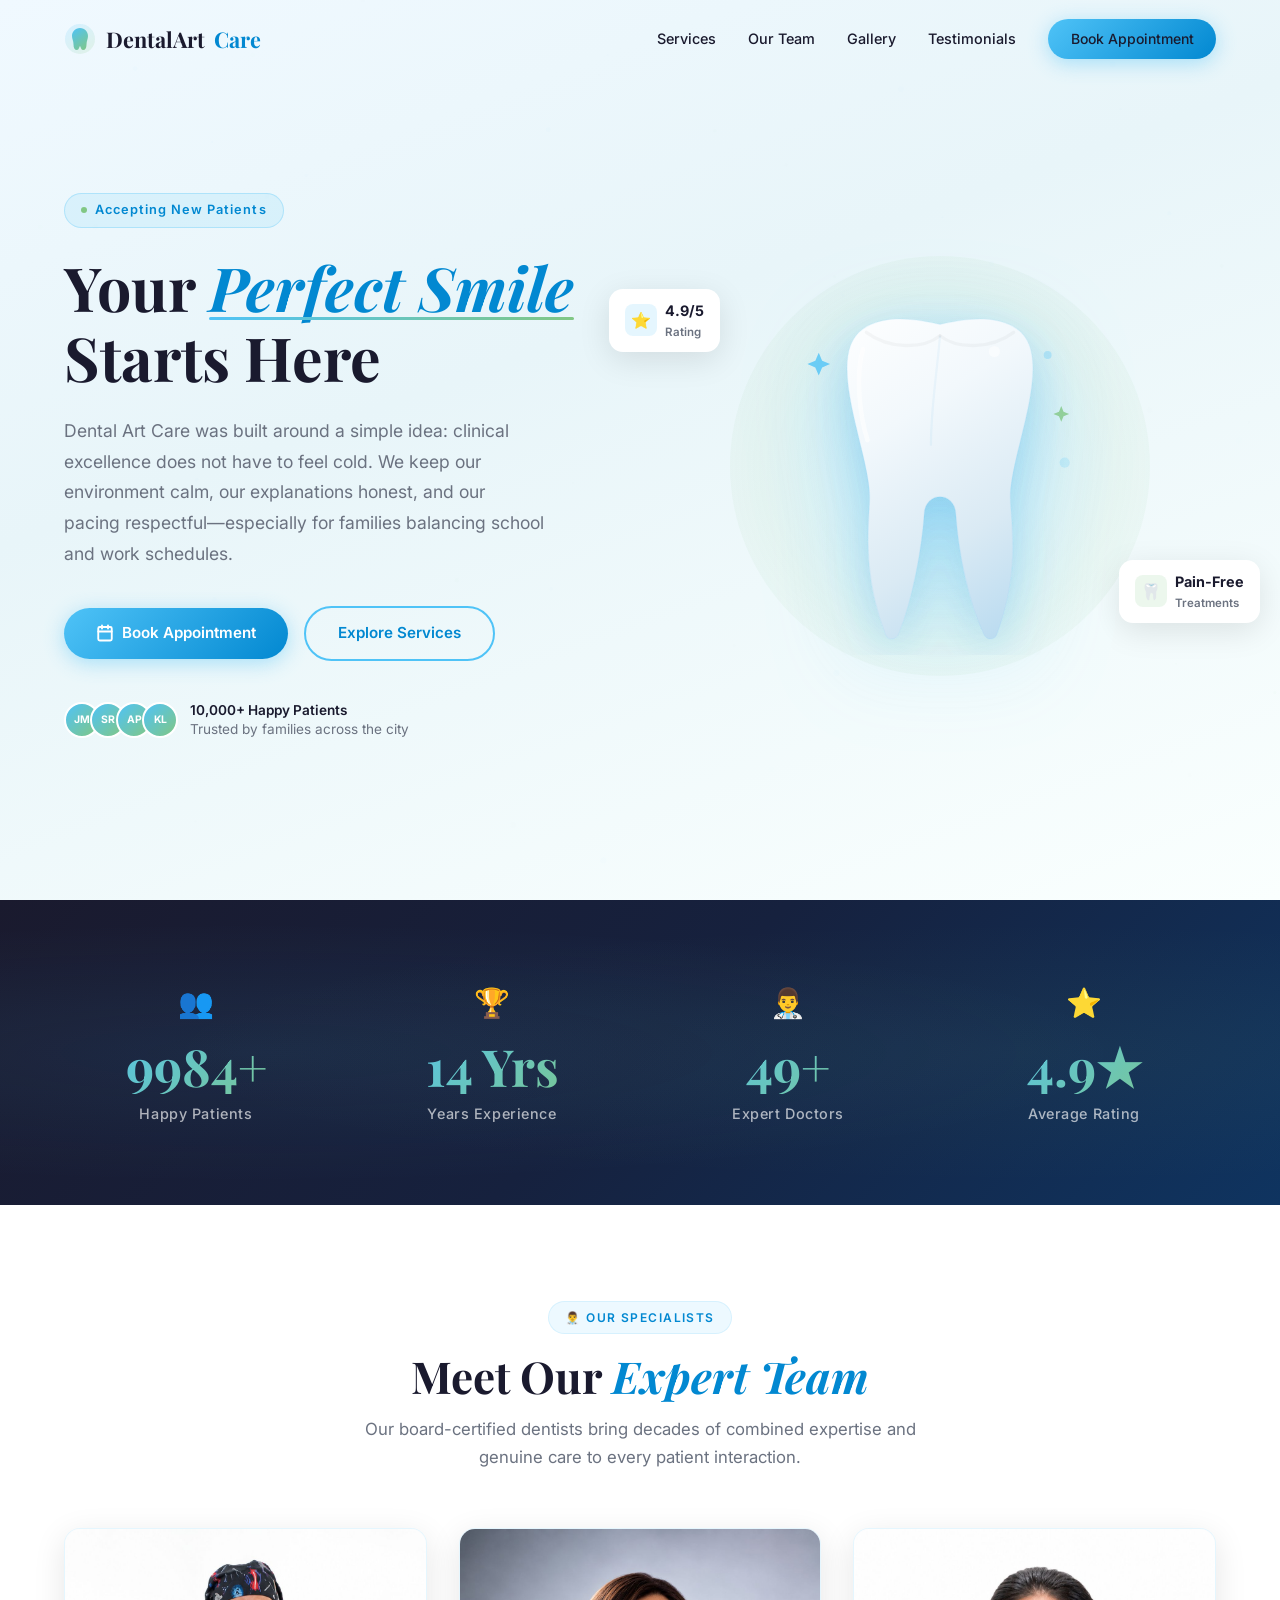
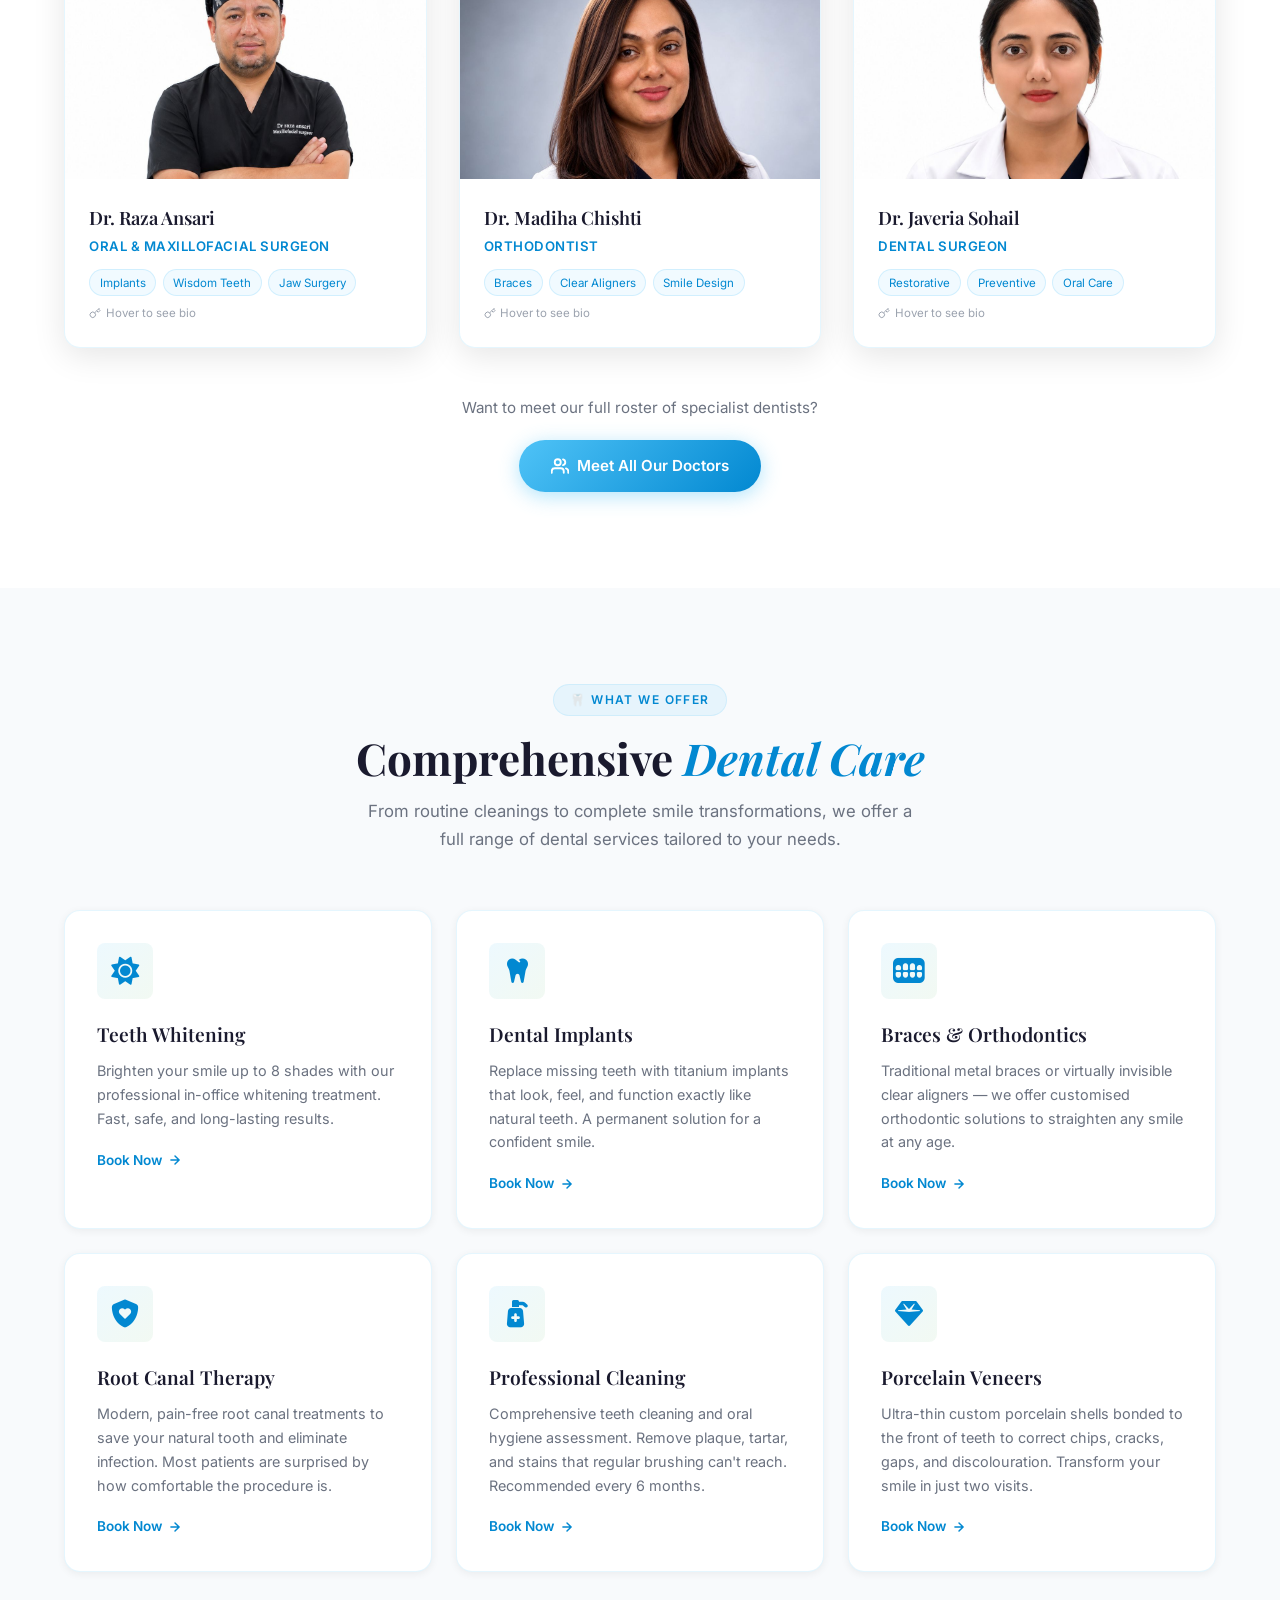
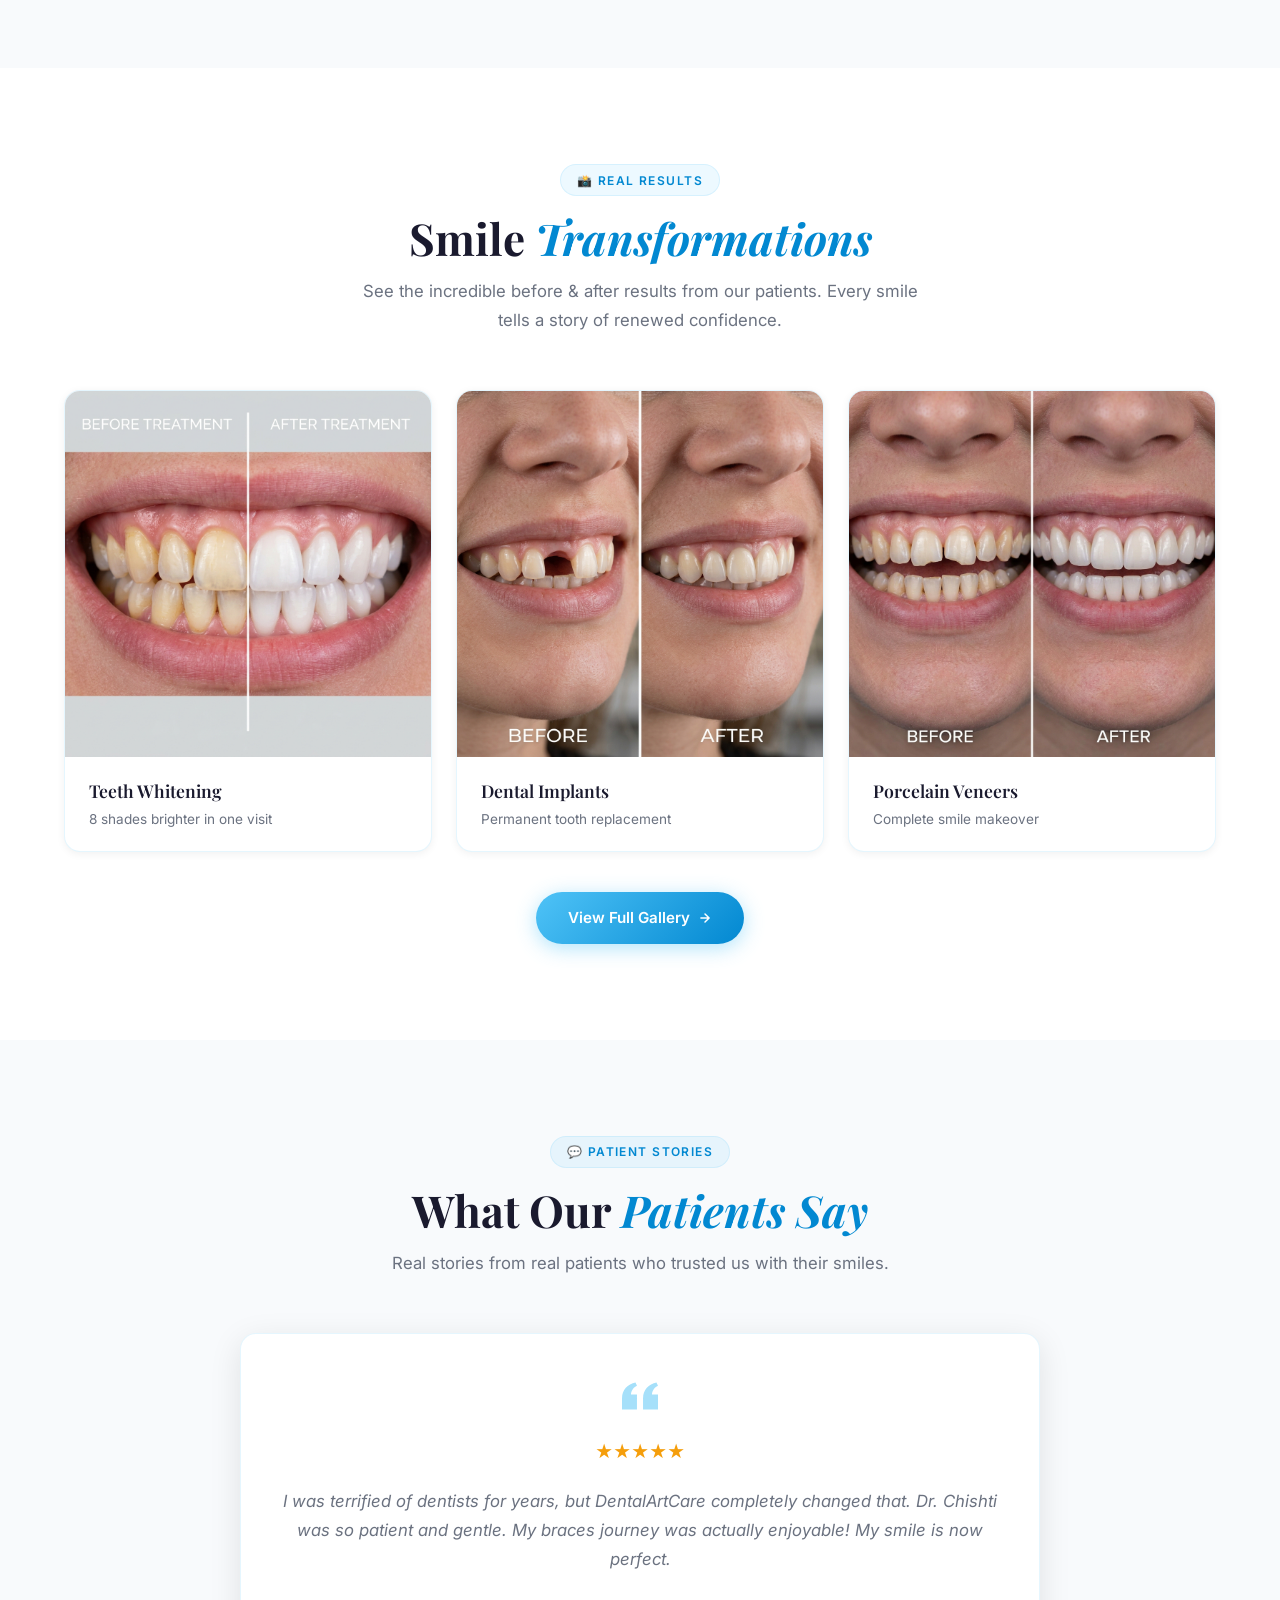
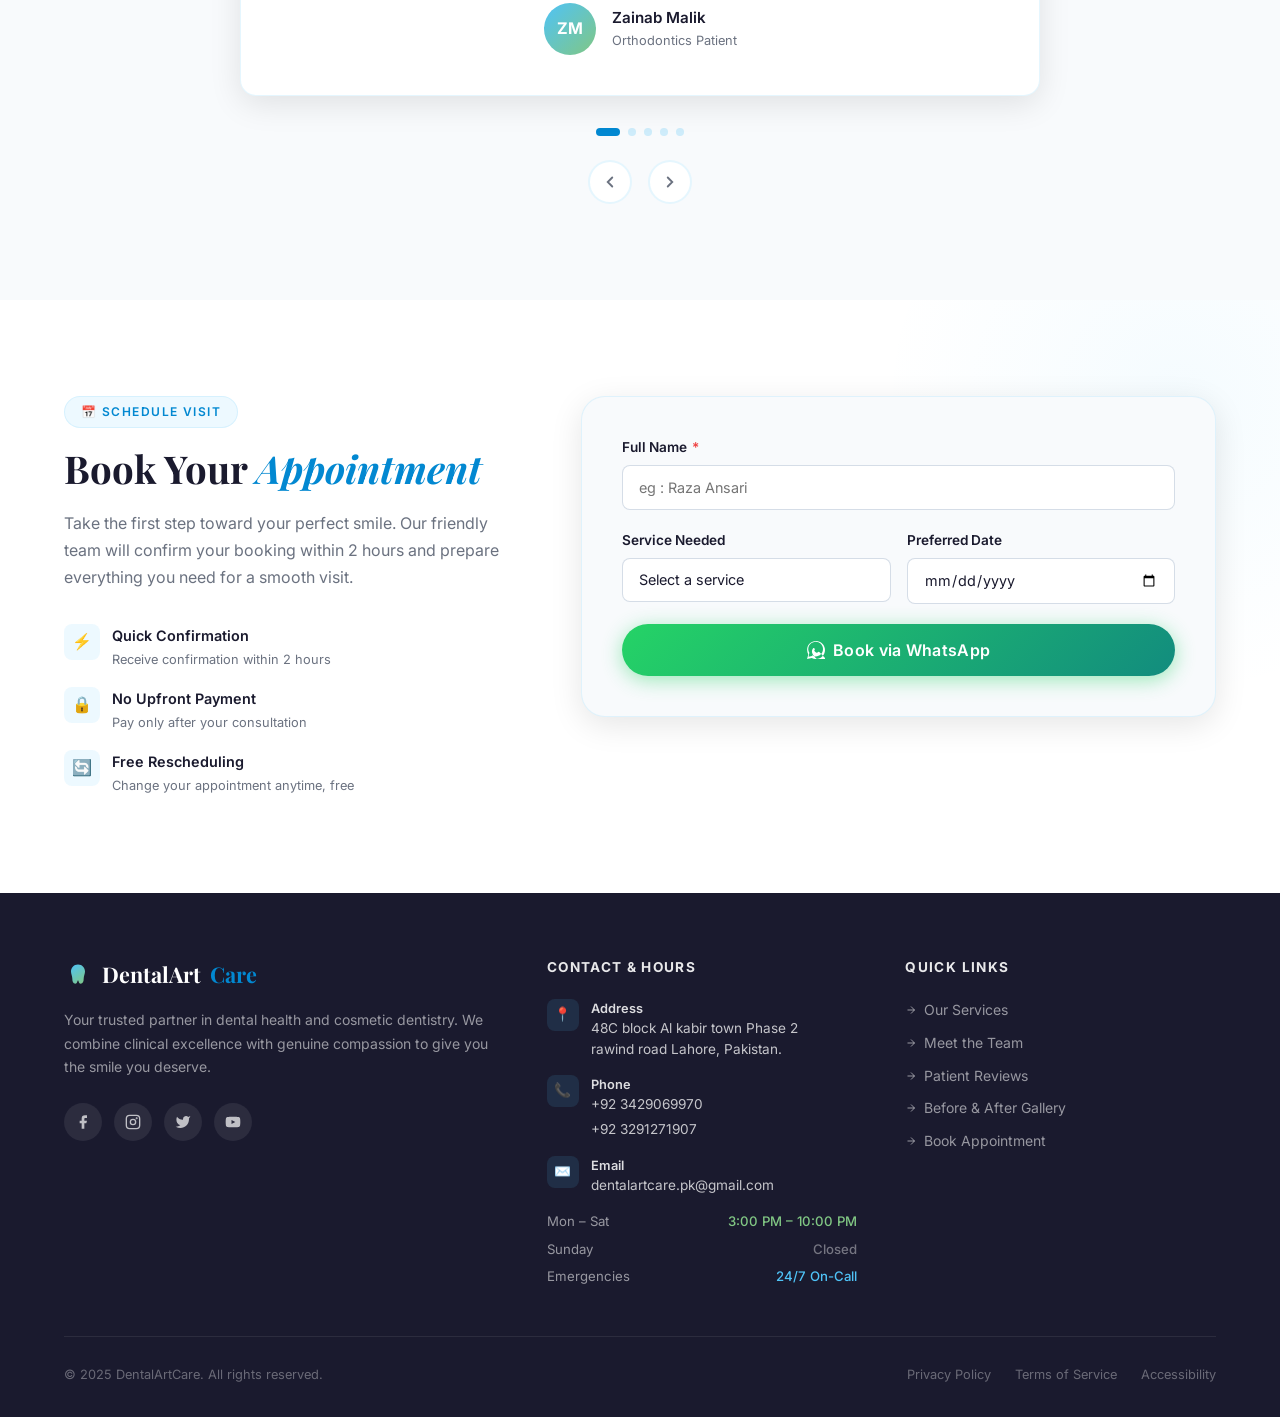
==== commit 59b8614f: "paitent names" ====
--- a/dentalarts/index.html
+++ b/dentalarts/index.html
@@ -273,26 +273,21 @@
 
       <div class="team-grid">
 
-        <!-- Dr. Sarah Chen -->
-        <div class="team-card reveal" tabindex="0" aria-label="Dr. Sarah Chen — hover or press Enter to learn more"
+        <!-- Dr. Raza Ansari -->
+        <div class="team-card reveal" tabindex="0" aria-label="Dr. Raza Ansari — hover or press Enter to learn more"
           role="button">
           <div class="team-card-inner">
             <!-- Front -->
             <div class="team-front">
-              <div class="team-avatar">
-                <div class="avatar-gradient">
-                  <div class="avatar-bg-pattern"></div>
-                  <div class="avatar-figure" style="background: linear-gradient(160deg,#4FC3F7 0%,#81C784 100%)">
-                    <div class="avatar-head"></div>
-                  </div>
-                </div>
+              <div class="team-avatar-photo">
+                <img src="images/doc1.jpeg" alt="Dr. Raza Ansari" loading="lazy" />
               </div>
               <div class="team-info">
-                <div class="team-name">Dr. Sarah Chen</div>
-                <div class="team-title">Lead Orthodontist</div>
+                <div class="team-name">Dr. Raza Ansari</div>
+                <div class="team-title">Oral & Maxillofacial Surgeon</div>
                 <div class="team-specialties">
-                  <span class="specialty-tag">Braces</span>
-                  <span class="specialty-tag">Clear Aligners</span>
+                  <span class="specialty-tag">Implants</span>
+                  <span class="specialty-tag">Wisdom Teeth</span>
                   <span class="specialty-tag">Jaw Surgery</span>
                 </div>
                 <p class="flip-hint" aria-hidden="true">
@@ -306,20 +301,18 @@
             </div>
             <!-- Back -->
             <div class="team-back" aria-hidden="true">
-              <div class="team-back-avatar">SC</div>
-              <h3>Dr. Sarah Chen</h3>
-              <p class="title">Lead Orthodontist</p>
-              <p class="bio">With 12 years of clinical excellence, Dr. Chen has transformed over 3,000 smiles. She
-                graduated summa cum laude from Johns Hopkins and is a fellow of the American Association of
-                Orthodontists.</p>
+              <div class="team-back-photo"><img src="images/doc1.jpeg" alt="Dr. Raza Ansari" /></div>
+              <h3>Dr. Raza Ansari</h3>
+              <p class="title">BDS, MDS (Oral & Maxillofacial Surgery)</p>
+              <p class="bio">10+ years of clinical excellence. Graduated BDS from Nishtar Medical College (2015). Specializes in dental implants, wisdom tooth surgery, facial trauma, bone grafting & TMJ disorders.</p>
               <div class="social-links">
-                <a href="#" class="social-icon-btn" aria-label="Dr. Chen's LinkedIn">
+                <a href="#" class="social-icon-btn" aria-label="Dr. Ansari's LinkedIn">
                   <svg width="16" height="16" viewBox="0 0 24 24" fill="currentColor">
                     <path
                       d="M16 8a6 6 0 016 6v7h-4v-7a2 2 0 00-2-2 2 2 0 00-2 2v7h-4v-7a6 6 0 016-6zM2 9h4v12H2zM4 6a2 2 0 110-4 2 2 0 010 4z" />
                   </svg>
                 </a>
-                <a href="#" class="social-icon-btn" aria-label="Dr. Chen's email">
+                <a href="#" class="social-icon-btn" aria-label="Dr. Ansari's email">
                   <svg width="16" height="16" viewBox="0 0 24 24" fill="none" stroke="currentColor" stroke-width="2">
                     <path d="M4 4h16c1.1 0 2 .9 2 2v12c0 1.1-.9 2-2 2H4c-1.1 0-2-.9-2-2V6c0-1.1.9-2 2-2z" />
                     <polyline points="22,6 12,13 2,6" />
@@ -330,79 +323,20 @@
           </div>
         </div>
 
-        <!-- Dr. Michael Torres -->
-        <div class="team-card reveal" tabindex="0" aria-label="Dr. Michael Torres — hover or press Enter to learn more"
+        <!-- Dr. Madiha Chishti -->
+        <div class="team-card reveal" tabindex="0" aria-label="Dr. Madiha Chishti — hover or press Enter to learn more"
           role="button">
           <div class="team-card-inner">
             <div class="team-front">
-              <div class="team-avatar">
-                <div class="avatar-gradient">
-                  <div class="avatar-bg-pattern"></div>
-                  <div class="avatar-figure" style="background: linear-gradient(160deg,#0288D1 0%,#4FC3F7 100%)">
-                    <div class="avatar-head"></div>
-                  </div>
-                </div>
+              <div class="team-avatar-photo">
+                <img src="images/doc2.jpeg" alt="Dr. Madiha Chishti" loading="lazy" />
               </div>
               <div class="team-info">
-                <div class="team-name">Dr. Michael Torres</div>
-                <div class="team-title">Implant Specialist</div>
+                <div class="team-name">Dr. Madiha Chishti</div>
+                <div class="team-title">Orthodontist</div>
                 <div class="team-specialties">
-                  <span class="specialty-tag">Implants</span>
-                  <span class="specialty-tag">Bone Grafting</span>
-                  <span class="specialty-tag">Oral Surgery</span>
-                </div>
-                <p class="flip-hint" aria-hidden="true">
-                  <svg width="12" height="12" viewBox="0 0 24 24" fill="none" stroke="currentColor" stroke-width="2">
-                    <path
-                      d="M21 2l-2 2m-7.61 7.61a5.5 5.5 0 1 1-7.778 7.778 5.5 5.5 0 0 1 7.777-7.777zm0 0L15.5 7.5m0 0l3 3L22 7l-3-3m-3.5 3.5L19 4" />
-                  </svg>
-                  Hover to see bio
-                </p>
-              </div>
-            </div>
-            <div class="team-back" aria-hidden="true">
-              <div class="team-back-avatar" style="background:linear-gradient(135deg,#0288D1,#4FC3F7)">MT</div>
-              <h3>Dr. Michael Torres</h3>
-              <p class="title">Implant Specialist</p>
-              <p class="bio">Dr. Torres is internationally recognized for his minimally invasive implant techniques. He
-                has placed over 8,000 implants and regularly lectures at dental conferences worldwide.</p>
-              <div class="social-links">
-                <a href="#" class="social-icon-btn" aria-label="Dr. Torres's LinkedIn">
-                  <svg width="16" height="16" viewBox="0 0 24 24" fill="currentColor">
-                    <path
-                      d="M16 8a6 6 0 016 6v7h-4v-7a2 2 0 00-2-2 2 2 0 00-2 2v7h-4v-7a6 6 0 016-6zM2 9h4v12H2zM4 6a2 2 0 110-4 2 2 0 010 4z" />
-                  </svg>
-                </a>
-                <a href="#" class="social-icon-btn" aria-label="Dr. Torres's email">
-                  <svg width="16" height="16" viewBox="0 0 24 24" fill="none" stroke="currentColor" stroke-width="2">
-                    <path d="M4 4h16c1.1 0 2 .9 2 2v12c0 1.1-.9 2-2 2H4c-1.1 0-2-.9-2-2V6c0-1.1.9-2 2-2z" />
-                    <polyline points="22,6 12,13 2,6" />
-                  </svg>
-                </a>
-              </div>
-            </div>
-          </div>
-        </div>
-
-        <!-- Dr. Priya Sharma -->
-        <div class="team-card reveal" tabindex="0" aria-label="Dr. Priya Sharma — hover or press Enter to learn more"
-          role="button">
-          <div class="team-card-inner">
-            <div class="team-front">
-              <div class="team-avatar">
-                <div class="avatar-gradient">
-                  <div class="avatar-bg-pattern"></div>
-                  <div class="avatar-figure" style="background: linear-gradient(160deg,#81C784 0%,#388E3C 100%)">
-                    <div class="avatar-head"></div>
-                  </div>
-                </div>
-              </div>
-              <div class="team-info">
-                <div class="team-name">Dr. Priya Sharma</div>
-                <div class="team-title">Cosmetic Dentist</div>
-                <div class="team-specialties">
-                  <span class="specialty-tag">Veneers</span>
-                  <span class="specialty-tag">Whitening</span>
+                  <span class="specialty-tag">Braces</span>
+                  <span class="specialty-tag">Clear Aligners</span>
                   <span class="specialty-tag">Smile Design</span>
                 </div>
                 <p class="flip-hint" aria-hidden="true">
@@ -415,19 +349,66 @@
               </div>
             </div>
             <div class="team-back" aria-hidden="true">
-              <div class="team-back-avatar" style="background:linear-gradient(135deg,#81C784,#388E3C)">PS</div>
-              <h3>Dr. Priya Sharma</h3>
-              <p class="title">Cosmetic Dentist</p>
-              <p class="bio">A true artist of the smile, Dr. Sharma combines aesthetic precision with cutting-edge
-                dental techniques. Her smile makeovers have been featured in top dental publications globally.</p>
+              <div class="team-back-photo"><img src="images/doc2.jpeg" alt="Dr. Madiha Chishti" /></div>
+              <h3>Dr. Madiha Chishti</h3>
+              <p class="title">BDS, FCPS (Orthodontics)</p>
+              <p class="bio">10+ years in General Dentistry. BDS (2015) & FCPS in Orthodontics. Expert in fixed braces, clear aligners, growth modification, interceptive orthodontics & smile design.</p>
               <div class="social-links">
-                <a href="#" class="social-icon-btn" aria-label="Dr. Sharma's LinkedIn">
+                <a href="#" class="social-icon-btn" aria-label="Dr. Chishti's LinkedIn">
                   <svg width="16" height="16" viewBox="0 0 24 24" fill="currentColor">
                     <path
                       d="M16 8a6 6 0 016 6v7h-4v-7a2 2 0 00-2-2 2 2 0 00-2 2v7h-4v-7a6 6 0 016-6zM2 9h4v12H2zM4 6a2 2 0 110-4 2 2 0 010 4z" />
                   </svg>
                 </a>
-                <a href="#" class="social-icon-btn" aria-label="Dr. Sharma's email">
+                <a href="#" class="social-icon-btn" aria-label="Dr. Chishti's email">
+                  <svg width="16" height="16" viewBox="0 0 24 24" fill="none" stroke="currentColor" stroke-width="2">
+                    <path d="M4 4h16c1.1 0 2 .9 2 2v12c0 1.1-.9 2-2 2H4c-1.1 0-2-.9-2-2V6c0-1.1.9-2 2-2z" />
+                    <polyline points="22,6 12,13 2,6" />
+                  </svg>
+                </a>
+              </div>
+            </div>
+          </div>
+        </div>
+
+        <!-- Dr. Javeria Sohail -->
+        <div class="team-card reveal" tabindex="0" aria-label="Dr. Javeria Sohail — hover or press Enter to learn more"
+          role="button">
+          <div class="team-card-inner">
+            <div class="team-front">
+              <div class="team-avatar-photo">
+                <img src="images/doc3.jpeg" alt="Dr. Javeria Sohail" loading="lazy" />
+              </div>
+              <div class="team-info">
+                <div class="team-name">Dr. Javeria Sohail</div>
+                <div class="team-title">Dental Surgeon</div>
+                <div class="team-specialties">
+                  <span class="specialty-tag">Restorative</span>
+                  <span class="specialty-tag">Preventive</span>
+                  <span class="specialty-tag">Oral Care</span>
+                </div>
+                <p class="flip-hint" aria-hidden="true">
+                  <svg width="12" height="12" viewBox="0 0 24 24" fill="none" stroke="currentColor" stroke-width="2">
+                    <path
+                      d="M21 2l-2 2m-7.61 7.61a5.5 5.5 0 1 1-7.778 7.778 5.5 5.5 0 0 1 7.777-7.777zm0 0L15.5 7.5m0 0l3 3L22 7l-3-3m-3.5 3.5L19 4" />
+                  </svg>
+                  Hover to see bio
+                </p>
+              </div>
+            </div>
+            <div class="team-back" aria-hidden="true">
+              <div class="team-back-photo"><img src="images/doc3.jpeg" alt="Dr. Javeria Sohail" /></div>
+              <h3>Dr. Javeria Sohail</h3>
+              <p class="title">BDS — Distinction in Oral Pathology</p>
+              <p class="bio">BDS (2021) with Distinction in Oral Pathology. Compassionate care in preventive & restorative dentistry, extractions, scaling, dental emergencies & long-term oral health management.</p>
+              <div class="social-links">
+                <a href="#" class="social-icon-btn" aria-label="Dr. Sohail's LinkedIn">
+                  <svg width="16" height="16" viewBox="0 0 24 24" fill="currentColor">
+                    <path
+                      d="M16 8a6 6 0 016 6v7h-4v-7a2 2 0 00-2-2 2 2 0 00-2 2v7h-4v-7a6 6 0 016-6zM2 9h4v12H2zM4 6a2 2 0 110-4 2 2 0 010 4z" />
+                  </svg>
+                </a>
+                <a href="#" class="social-icon-btn" aria-label="Dr. Sohail's email">
                   <svg width="16" height="16" viewBox="0 0 24 24" fill="none" stroke="currentColor" stroke-width="2">
                     <path d="M4 4h16c1.1 0 2 .9 2 2v12c0 1.1-.9 2-2 2H4c-1.1 0-2-.9-2-2V6c0-1.1.9-2 2-2z" />
                     <polyline points="22,6 12,13 2,6" />
@@ -663,14 +644,14 @@
               </div>
               <div class="stars" aria-label="5 star rating">★★★★★</div>
               <p class="testimonial-text">I was terrified of dentists for years, but DentalArtCare completely changed
-                that. Dr. Chen was so patient and gentle. My braces journey was actually enjoyable! My smile is now
+                that. Dr. Chishti was so patient and gentle. My braces journey was actually enjoyable! My smile is now
                 perfect.</p>
               <div class="testimonial-author">
                 <div class="author-avatar" style="background:linear-gradient(135deg,#4FC3F7,#81C784)"
-                  aria-hidden="true">JM</div>
+                  aria-hidden="true">ZM</div>
                 <div class="author-info">
-                  <h4>Jessica Martinez</h4>
-                  <p>Marketing Manager · Orthodontics Patient</p>
+                  <h4>Zainab Malik</h4>
+                  <p>Orthodontics Patient</p>
                 </div>
               </div>
             </div>
@@ -685,15 +666,15 @@
                 </svg>
               </div>
               <div class="stars" aria-label="5 star rating">★★★★★</div>
-              <p class="testimonial-text">Dr. Torres gave me back my confidence with dental implants. After losing a
+              <p class="testimonial-text">Dr. Ansari gave me back my confidence with dental implants. After losing a
                 tooth in an accident, I thought I'd never smile freely again. The procedure was painless and the results
                 are stunning.</p>
               <div class="testimonial-author">
                 <div class="author-avatar" style="background:linear-gradient(135deg,#0288D1,#4FC3F7)"
-                  aria-hidden="true">RP</div>
+                  aria-hidden="true">MB</div>
                 <div class="author-info">
-                  <h4>Robert Palmer</h4>
-                  <p>Architect · Implant Patient</p>
+                  <h4>Muhammad Bilal</h4>
+                  <p>Implant Patient</p>
                 </div>
               </div>
             </div>
@@ -709,14 +690,14 @@
               </div>
               <div class="stars" aria-label="5 star rating">★★★★★</div>
               <p class="testimonial-text">The whitening treatment was incredible! I went 7 shades lighter in one visit.
-                Dr. Sharma is an artist. The entire team was warm and professional. I now recommend DentalArtCare to
+                Dr. Javeria is an artist. The entire team was warm and professional. I now recommend DentalArtCare to
                 everyone I know.</p>
               <div class="testimonial-author">
                 <div class="author-avatar" style="background:linear-gradient(135deg,#81C784,#388E3C)"
-                  aria-hidden="true">AL</div>
+                  aria-hidden="true">AK</div>
                 <div class="author-info">
-                  <h4>Amanda Lee</h4>
-                  <p>Teacher · Whitening Patient</p>
+                  <h4>Ayesha Khan</h4>
+                  <p>Whitening Patient</p>
                 </div>
               </div>
             </div>
@@ -736,10 +717,10 @@
                 right hands.</p>
               <div class="testimonial-author">
                 <div class="author-avatar" style="background:linear-gradient(135deg,#F59E0B,#EF4444)"
-                  aria-hidden="true">DK</div>
+                  aria-hidden="true">HY</div>
                 <div class="author-info">
-                  <h4>David Kim</h4>
-                  <p>Software Engineer · Root Canal Patient</p>
+                  <h4>Hamza Yousuf</h4>
+                  <p>Root Canal Patient</p>
                 </div>
               </div>
             </div>
@@ -755,14 +736,14 @@
               </div>
               <div class="stars" aria-label="5 star rating">★★★★★</div>
               <p class="testimonial-text">My porcelain veneers look completely natural — everyone thinks they're my real
-                teeth! Dr. Sharma spent hours planning the perfect shape for my face. Worth every penny. I smile in
+                teeth! Dr. Javeria spent hours planning the perfect shape for my face. Worth every penny. I smile in
                 every photo now.</p>
               <div class="testimonial-author">
                 <div class="author-avatar" style="background:linear-gradient(135deg,#EC4899,#8B5CF6)"
-                  aria-hidden="true">SN</div>
+                  aria-hidden="true">MS</div>
                 <div class="author-info">
-                  <h4>Sofia Nguyen</h4>
-                  <p>Photographer · Veneers Patient</p>
+                  <h4>Mariam Shah</h4>
+                  <p>Veneers Patient</p>
                 </div>
               </div>
             </div>
--- a/dentalarts/styles.css
+++ b/dentalarts/styles.css
@@ -242,6 +242,7 @@
   position: relative;
   display: inline-flex;
   align-items: center;
+  justify-content: center;
   gap: 0.5rem;
   padding: 0.85rem 2rem;
   border-radius: var(--radius-btn);
@@ -411,9 +412,13 @@
   width: 100%;
 }
 
-.nav-cta {
+.nav-links a.nav-cta {
   padding: 0.55rem 1.4rem;
   font-size: 0.875rem;
+}
+
+.nav-links a.btn::after {
+  content: none;
 }
 
 /* Hamburger */
@@ -1099,6 +1104,43 @@
   background-size: 32px 32px;
 }
 
+/* Photo-based avatar (replaces SVG silhouette) */
+.team-avatar-photo {
+  height: 260px;
+  position: relative;
+  overflow: hidden;
+  background: linear-gradient(160deg, #f0f9ff 0%, #e8f5f9 100%);
+}
+
+.team-avatar-photo img {
+  width: 100%;
+  height: 100%;
+  object-fit: cover;
+  object-position: top center;
+  transition: transform 0.5s cubic-bezier(0.4, 0.2, 0.2, 1);
+}
+
+.team-card:hover .team-avatar-photo img {
+  transform: scale(1.05);
+}
+
+.team-back-photo {
+  width: 72px;
+  height: 72px;
+  border-radius: 50%;
+  overflow: hidden;
+  margin-bottom: 1.25rem;
+  border: 2px solid rgba(79, 195, 247, 0.4);
+  box-shadow: 0 0 20px rgba(79, 195, 247, 0.15);
+}
+
+.team-back-photo img {
+  width: 100%;
+  height: 100%;
+  object-fit: cover;
+  object-position: top center;
+}
+
 .team-info {
   padding: 1.5rem;
   flex: 1;
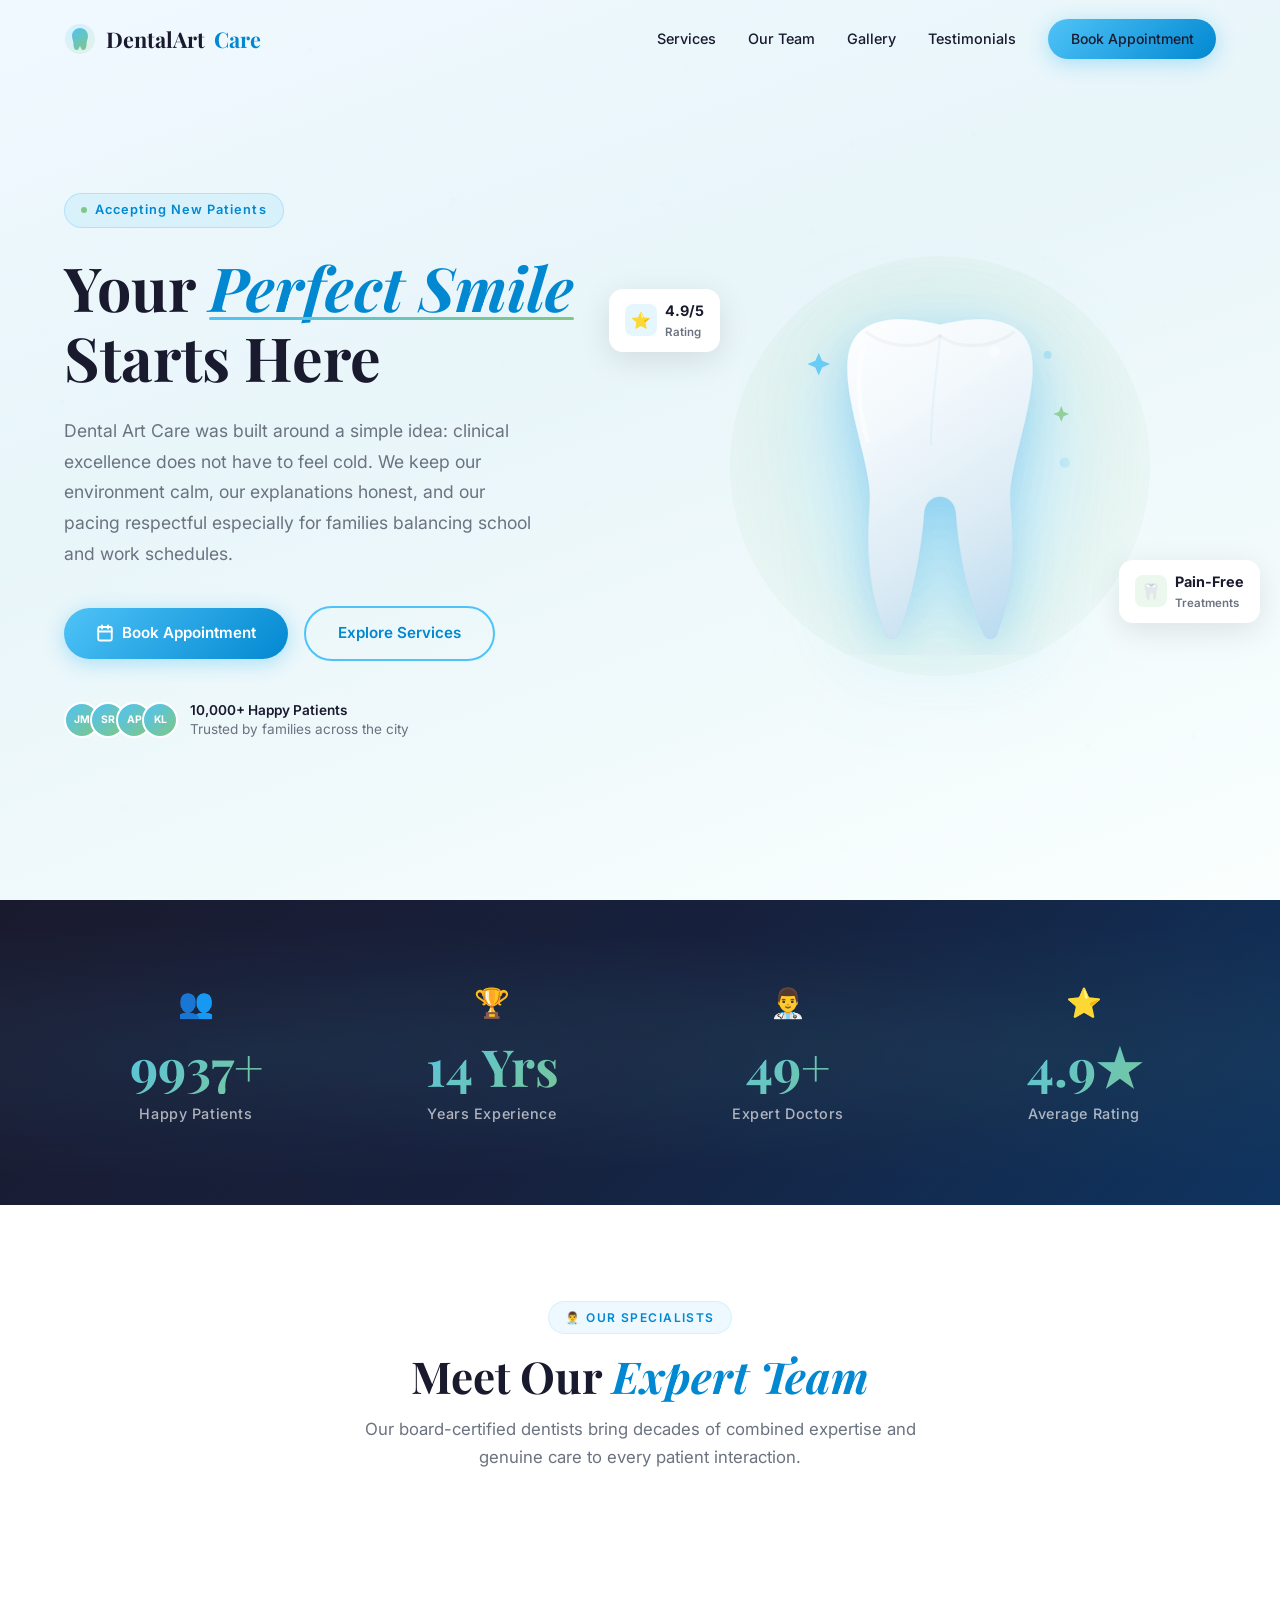
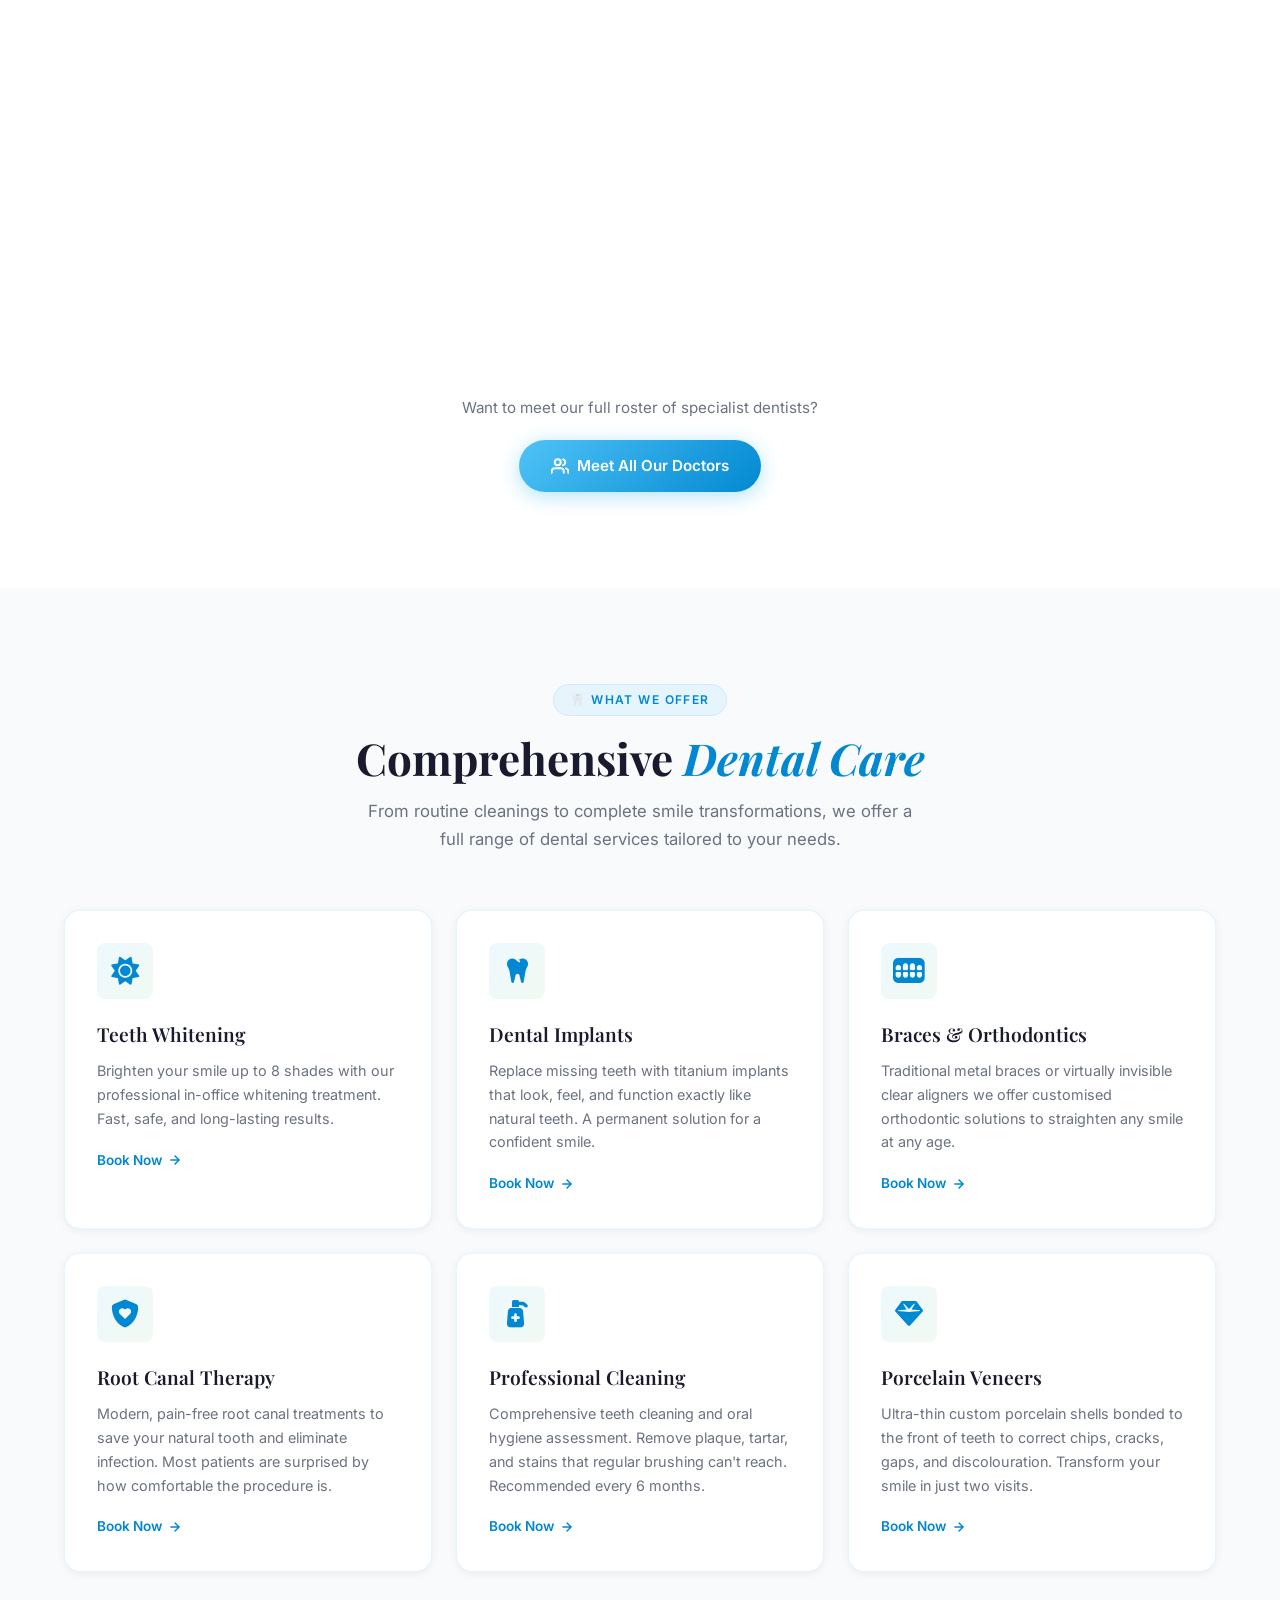
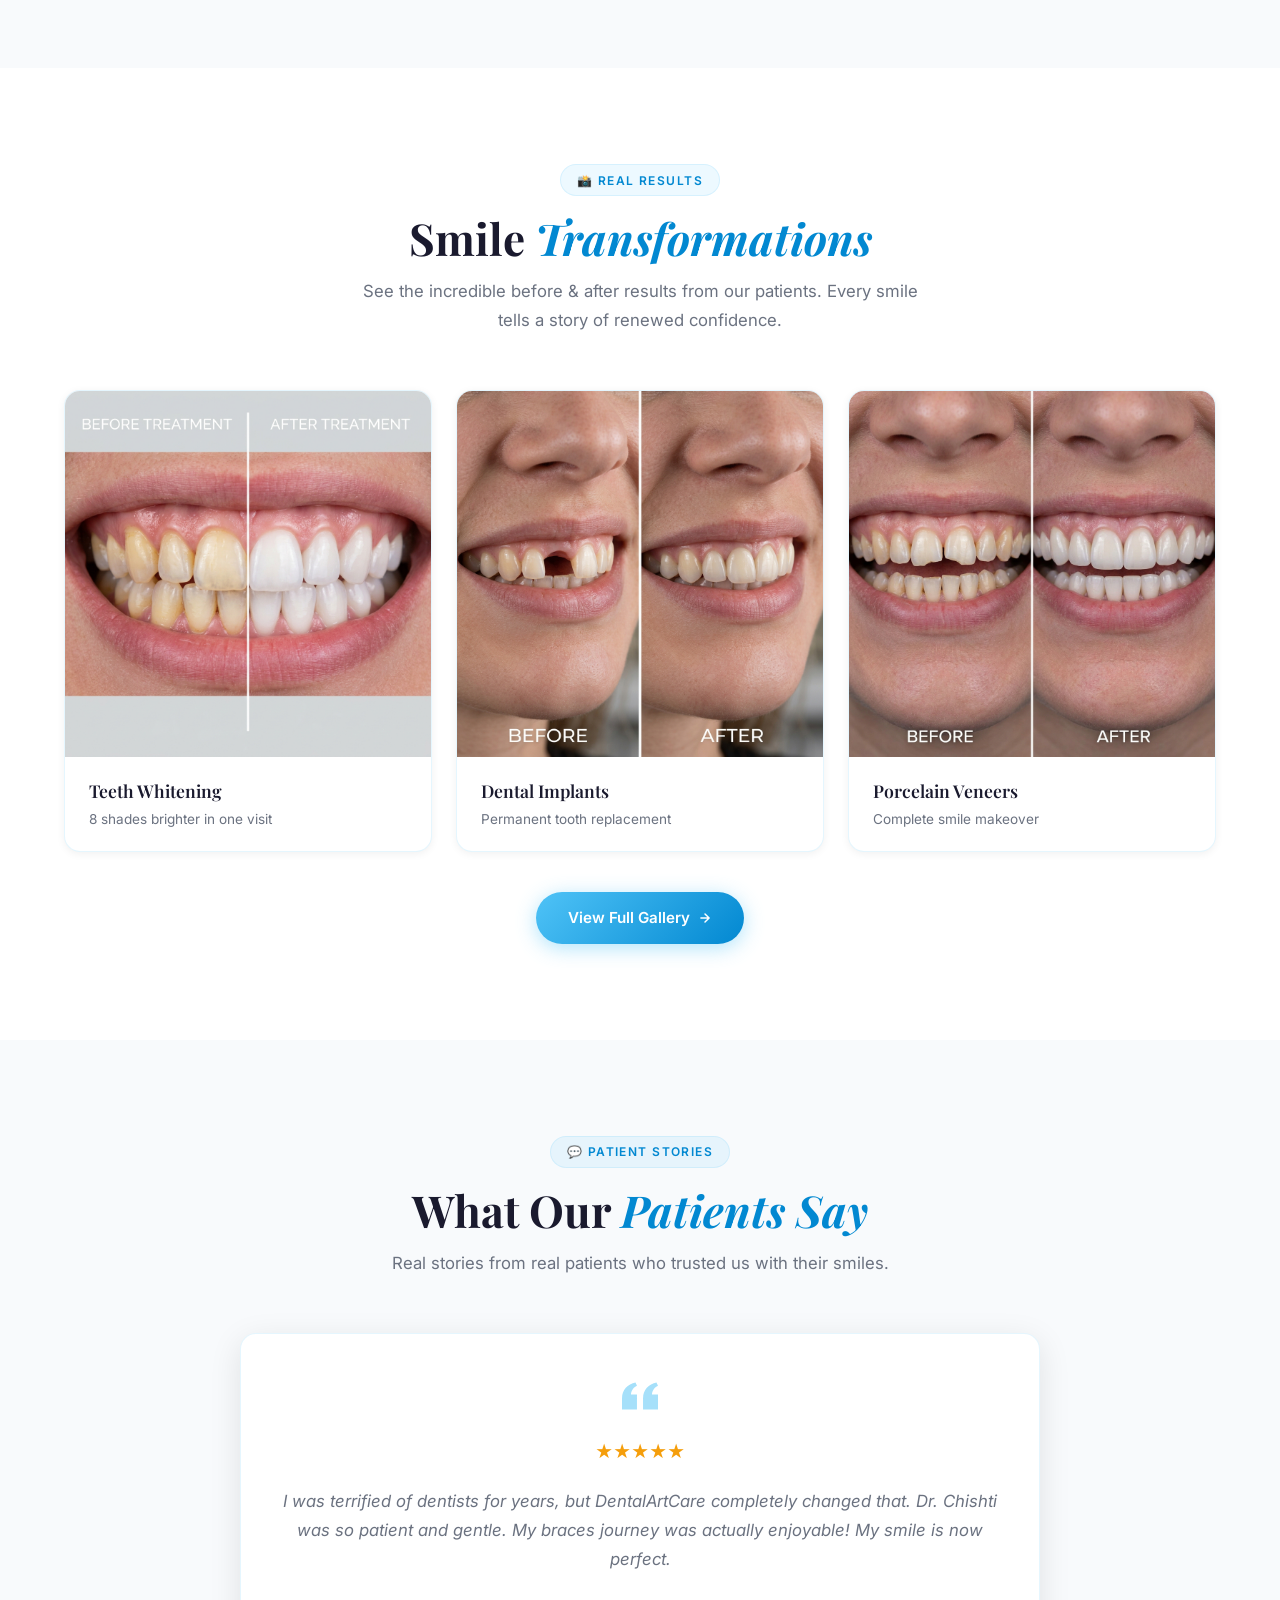
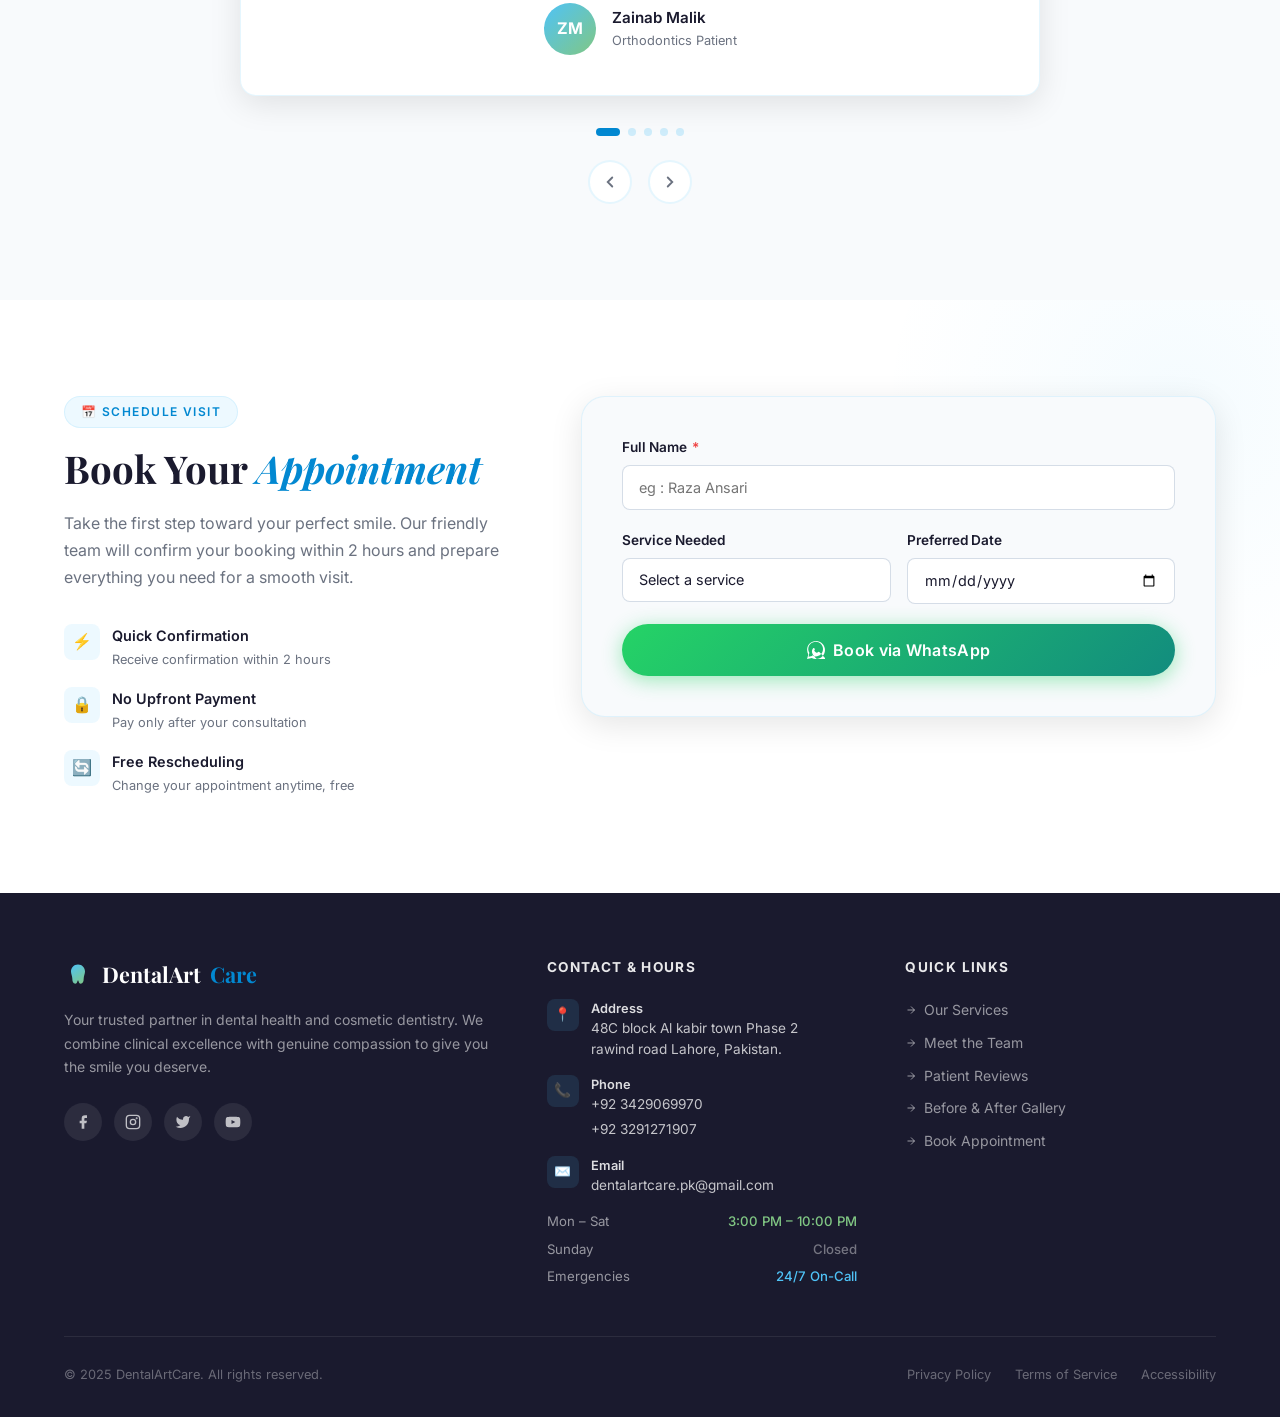
==== commit 0a54af39: "remove -" ====
--- a/dentalarts/index.html
+++ b/dentalarts/index.html
@@ -5,7 +5,7 @@
   <meta charset="UTF-8" />
   <meta name="viewport" content="width=device-width, initial-scale=1.0" />
   <meta name="description"
-    content="DentalArtCare — Premium dental care for your perfect smile. Book an appointment today." />
+    content="DentalArtCare Premium dental care for your perfect smile. Book an appointment today." />
   <title>DentalArtCare</title>
 
   <!-- Google Fonts -->
@@ -110,7 +110,7 @@
           <p class="hero-subtext">
             Dental Art Care was built around a simple idea: clinical excellence
             does not have to feel cold. We keep our environment calm, our
-            explanations honest, and our pacing respectful—especially for
+            explanations honest, and our pacing respectful especially for
             families balancing school and work schedules.
           </p>
 
@@ -304,7 +304,8 @@
               <div class="team-back-photo"><img src="images/doc1.jpeg" alt="Dr. Raza Ansari" /></div>
               <h3>Dr. Raza Ansari</h3>
               <p class="title">BDS, MDS (Oral & Maxillofacial Surgery)</p>
-              <p class="bio">10+ years of clinical excellence. Graduated BDS from Nishtar Medical College (2015). Specializes in dental implants, wisdom tooth surgery, facial trauma, bone grafting & TMJ disorders.</p>
+              <p class="bio">10+ years of clinical excellence. Graduated BDS from Nishtar Medical College (2015).
+                Specializes in dental implants, wisdom tooth surgery, facial trauma, bone grafting & TMJ disorders.</p>
               <div class="social-links">
                 <a href="#" class="social-icon-btn" aria-label="Dr. Ansari's LinkedIn">
                   <svg width="16" height="16" viewBox="0 0 24 24" fill="currentColor">
@@ -352,7 +353,8 @@
               <div class="team-back-photo"><img src="images/doc2.jpeg" alt="Dr. Madiha Chishti" /></div>
               <h3>Dr. Madiha Chishti</h3>
               <p class="title">BDS, FCPS (Orthodontics)</p>
-              <p class="bio">10+ years in General Dentistry. BDS (2015) & FCPS in Orthodontics. Expert in fixed braces, clear aligners, growth modification, interceptive orthodontics & smile design.</p>
+              <p class="bio">10+ years in General Dentistry. BDS (2015) & FCPS in Orthodontics. Expert in fixed braces,
+                clear aligners, growth modification, interceptive orthodontics & smile design.</p>
               <div class="social-links">
                 <a href="#" class="social-icon-btn" aria-label="Dr. Chishti's LinkedIn">
                   <svg width="16" height="16" viewBox="0 0 24 24" fill="currentColor">
@@ -400,7 +402,8 @@
               <div class="team-back-photo"><img src="images/doc3.jpeg" alt="Dr. Javeria Sohail" /></div>
               <h3>Dr. Javeria Sohail</h3>
               <p class="title">BDS — Distinction in Oral Pathology</p>
-              <p class="bio">BDS (2021) with Distinction in Oral Pathology. Compassionate care in preventive & restorative dentistry, extractions, scaling, dental emergencies & long-term oral health management.</p>
+              <p class="bio">BDS (2021) with Distinction in Oral Pathology. Compassionate care in preventive &
+                restorative dentistry, extractions, scaling, dental emergencies & long-term oral health management.</p>
               <div class="social-links">
                 <a href="#" class="social-icon-btn" aria-label="Dr. Sohail's LinkedIn">
                   <svg width="16" height="16" viewBox="0 0 24 24" fill="currentColor">
@@ -490,7 +493,7 @@
             <i class="fa-solid fa-teeth" style="font-size: 28px; color: var(--primary-dark);"></i>
           </div>
           <h3>Braces & Orthodontics</h3>
-          <p>Traditional metal braces or virtually invisible clear aligners — we offer customised orthodontic solutions
+          <p>Traditional metal braces or virtually invisible clear aligners we offer customised orthodontic solutions
             to straighten any smile at any age.</p>
           <a href="#booking" class="service-link" aria-label="Book Braces appointment">
             Book Now <svg width="14" height="14" viewBox="0 0 24 24" fill="none" stroke="currentColor"
@@ -735,7 +738,7 @@
                 </svg>
               </div>
               <div class="stars" aria-label="5 star rating">★★★★★</div>
-              <p class="testimonial-text">My porcelain veneers look completely natural — everyone thinks they're my real
+              <p class="testimonial-text">My porcelain veneers look completely natural everyone thinks they're my real
                 teeth! Dr. Javeria spent hours planning the perfect shape for my face. Worth every penny. I smile in
                 every photo now.</p>
               <div class="testimonial-author">
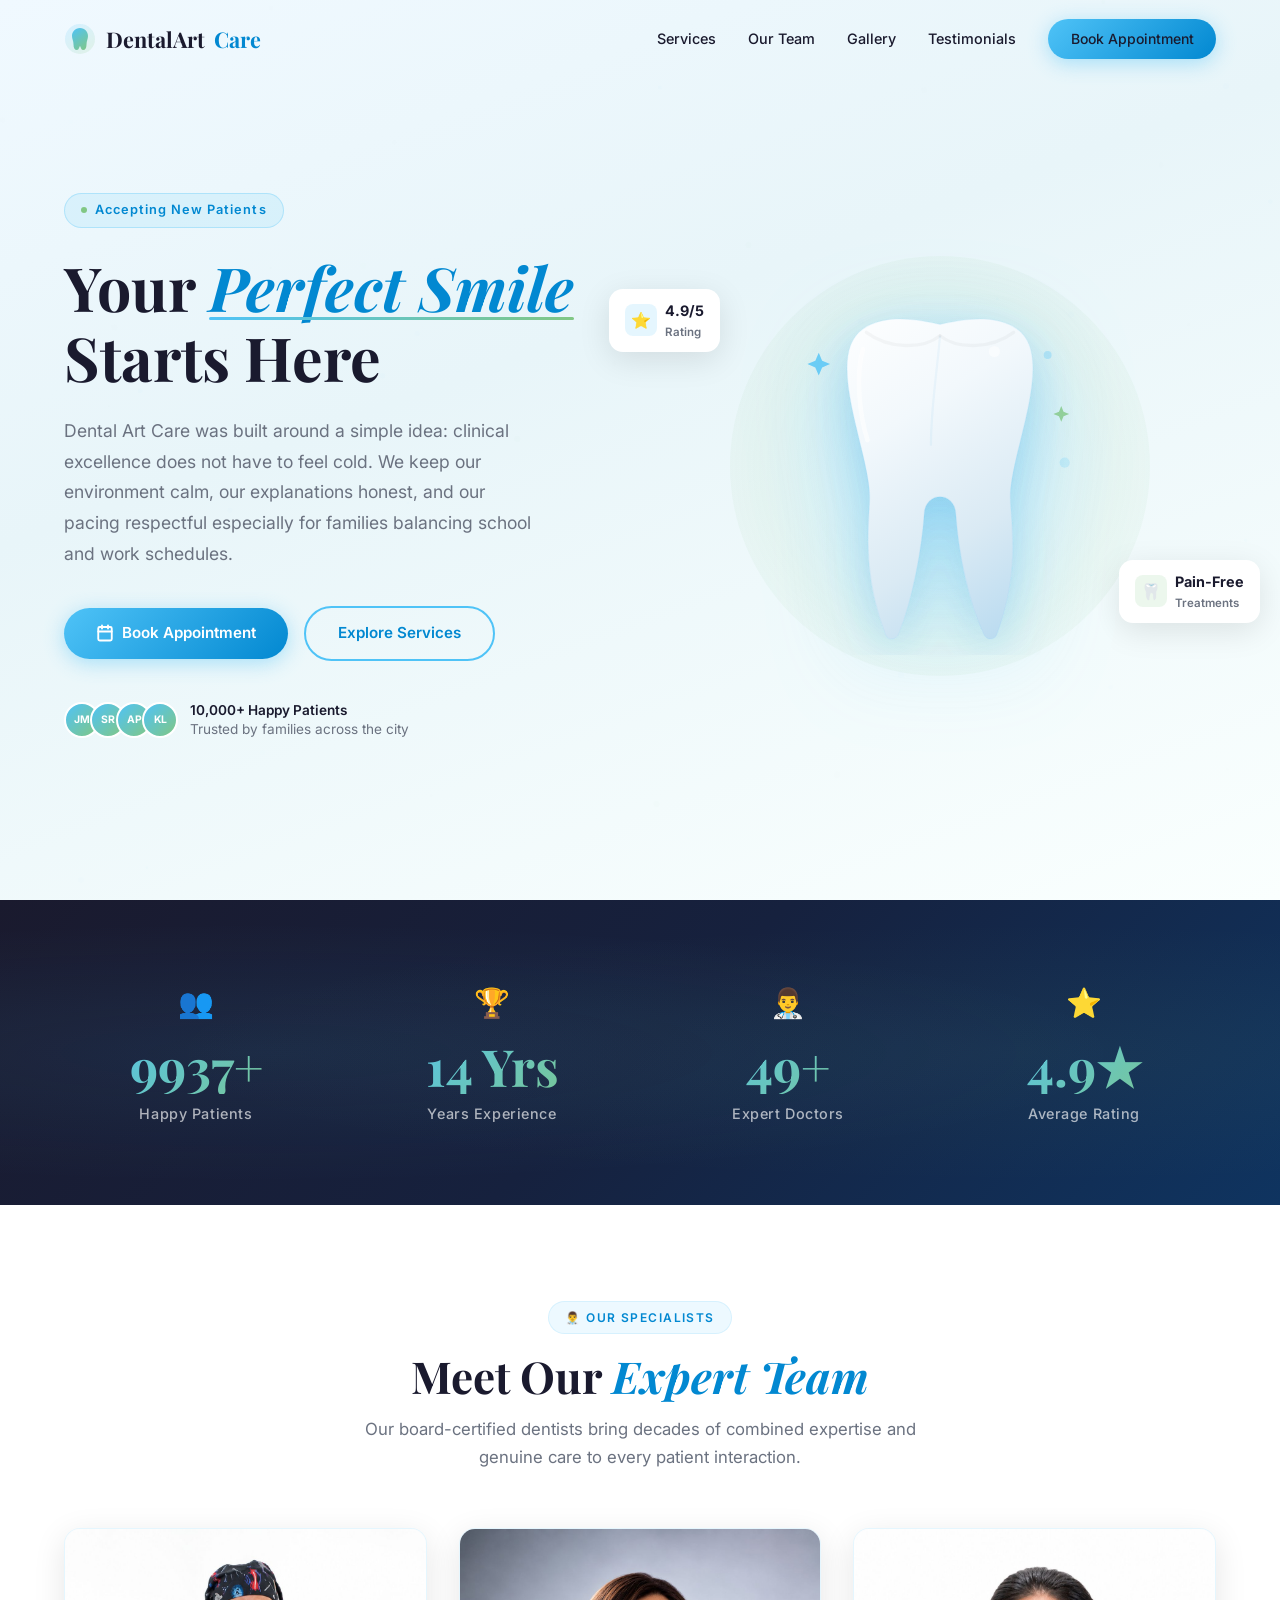
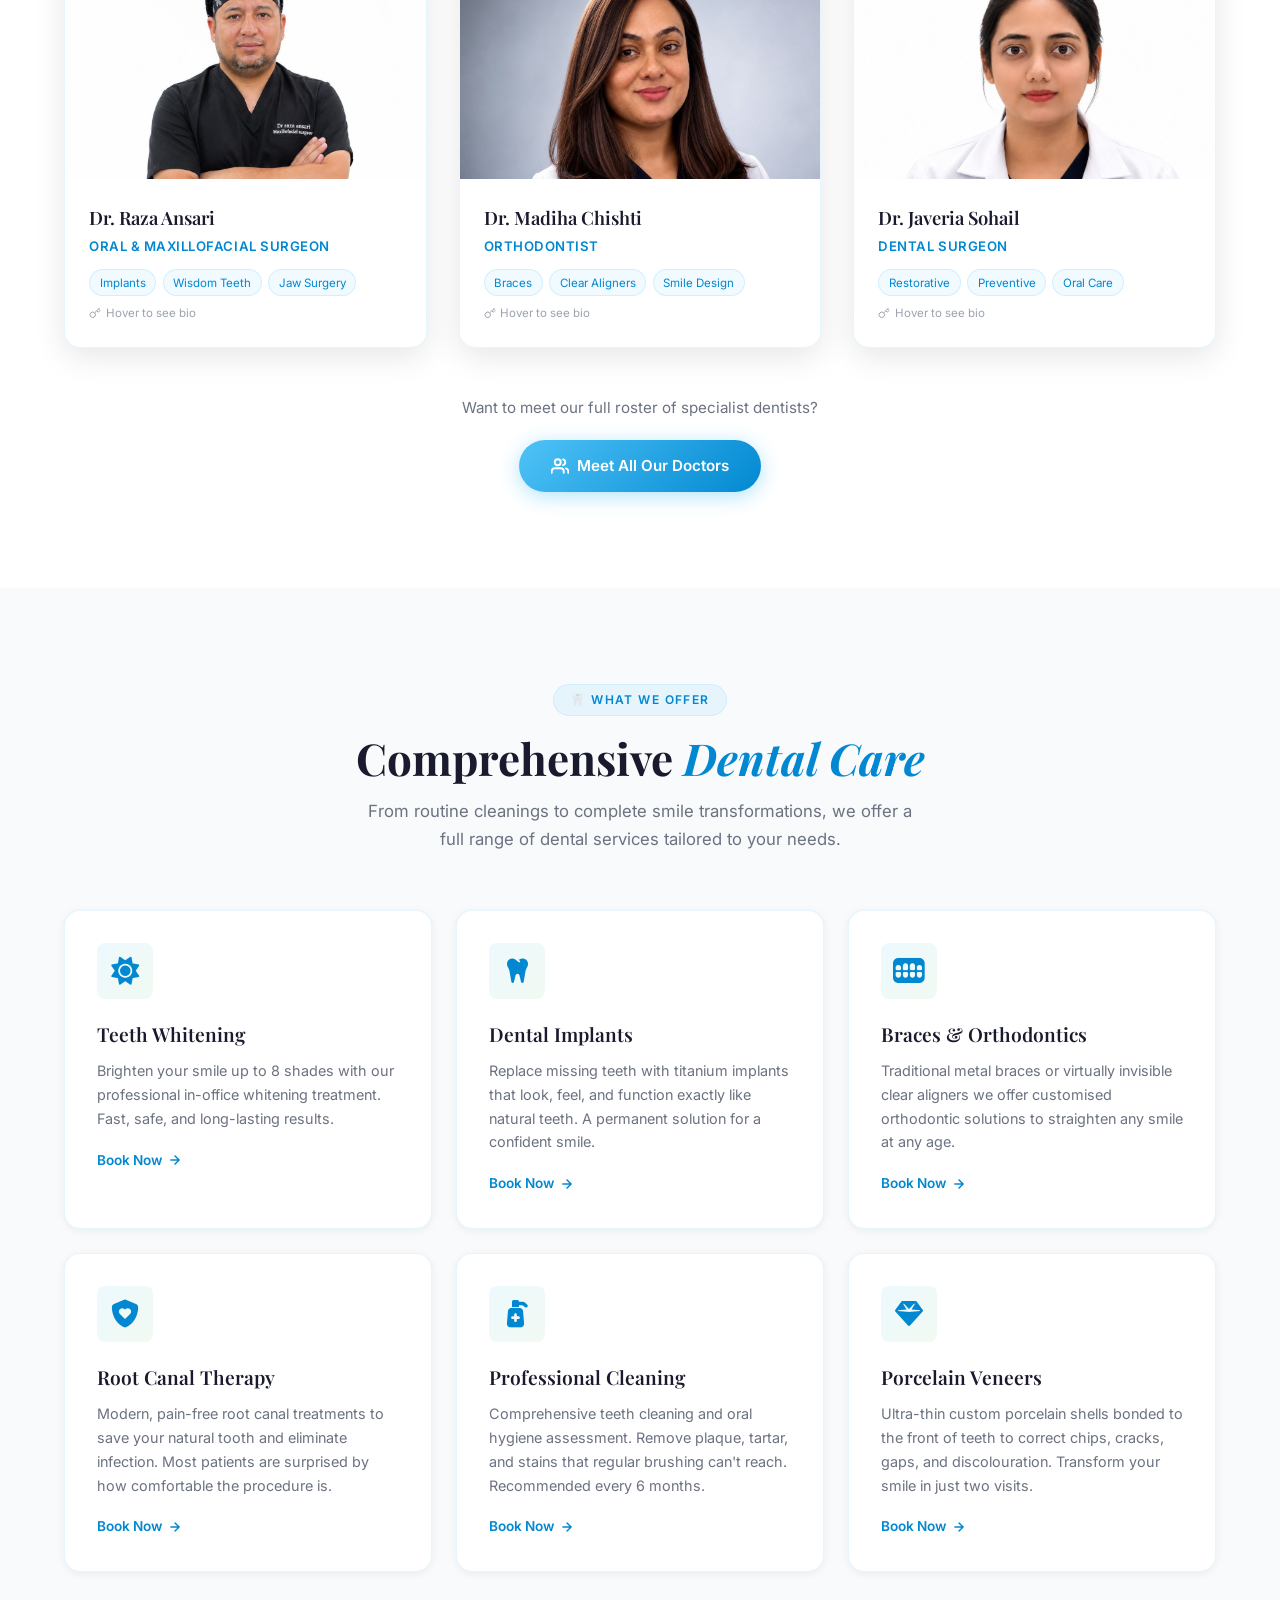
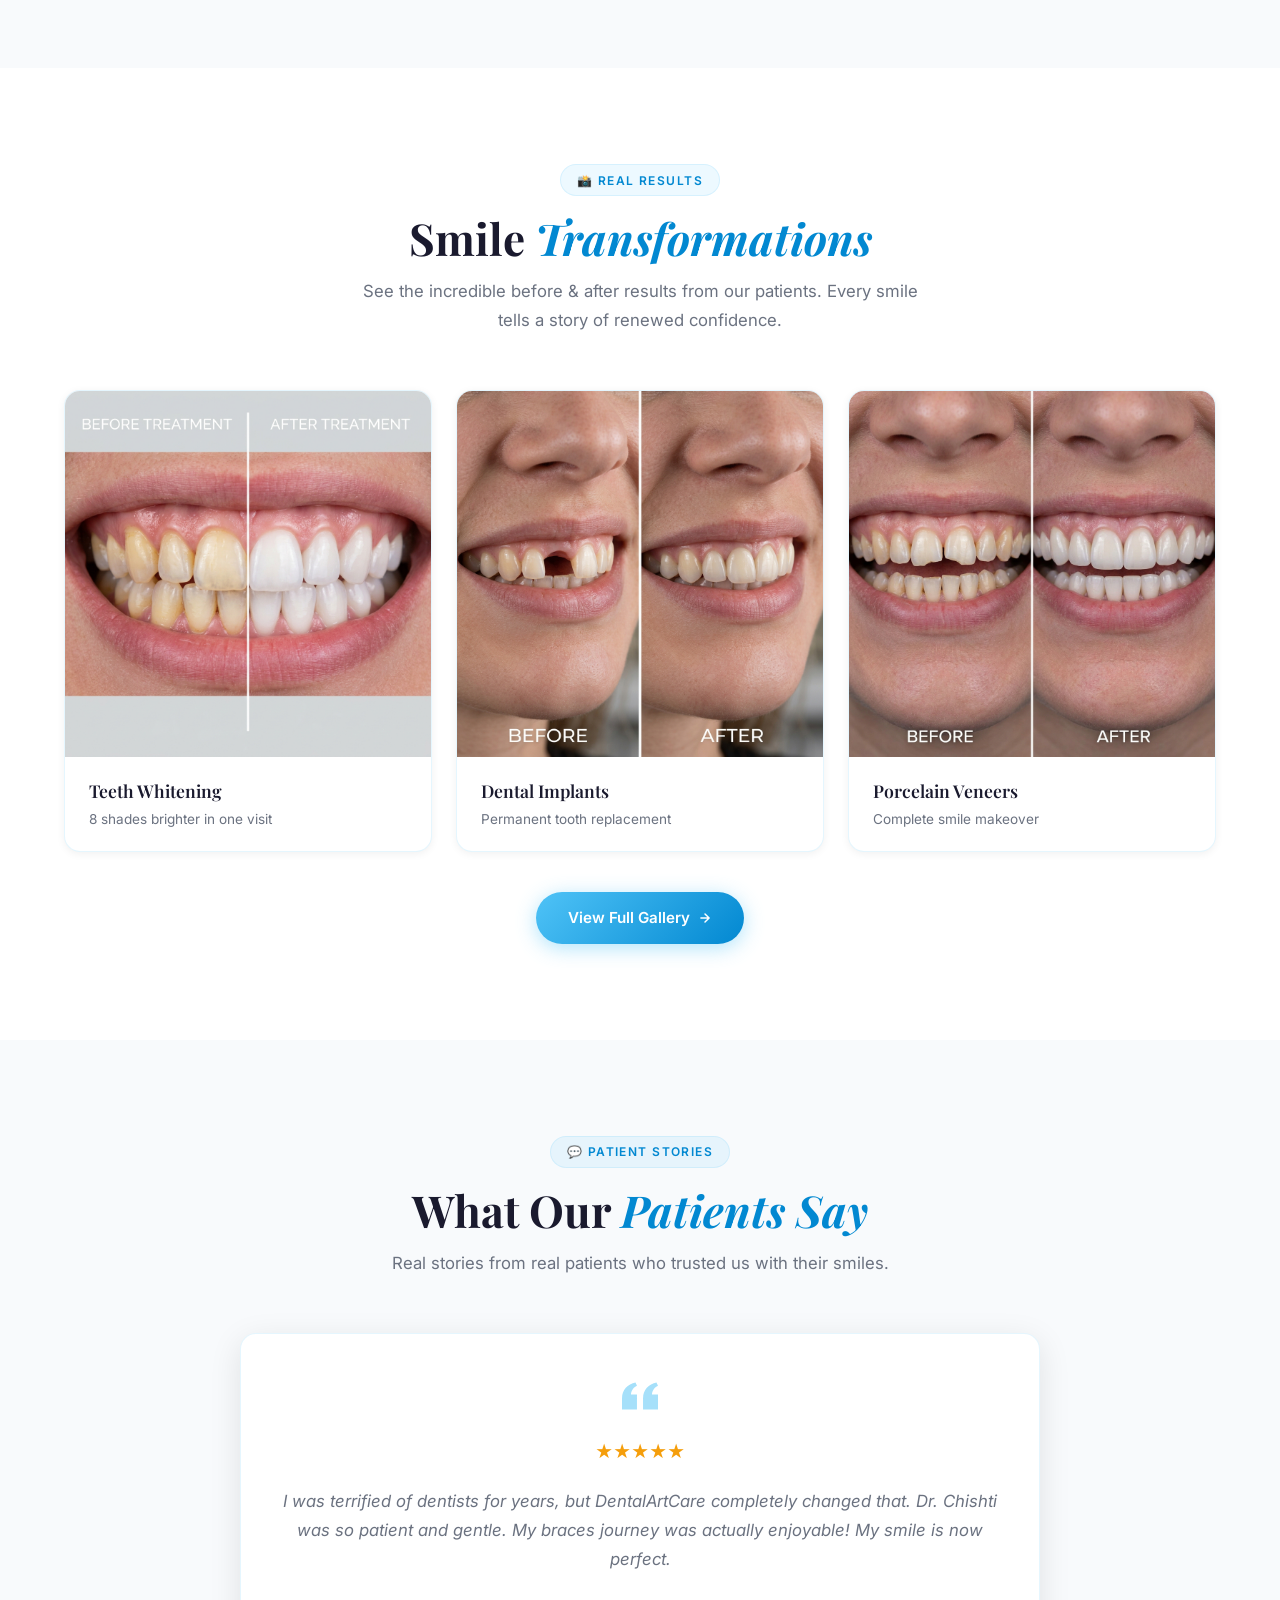
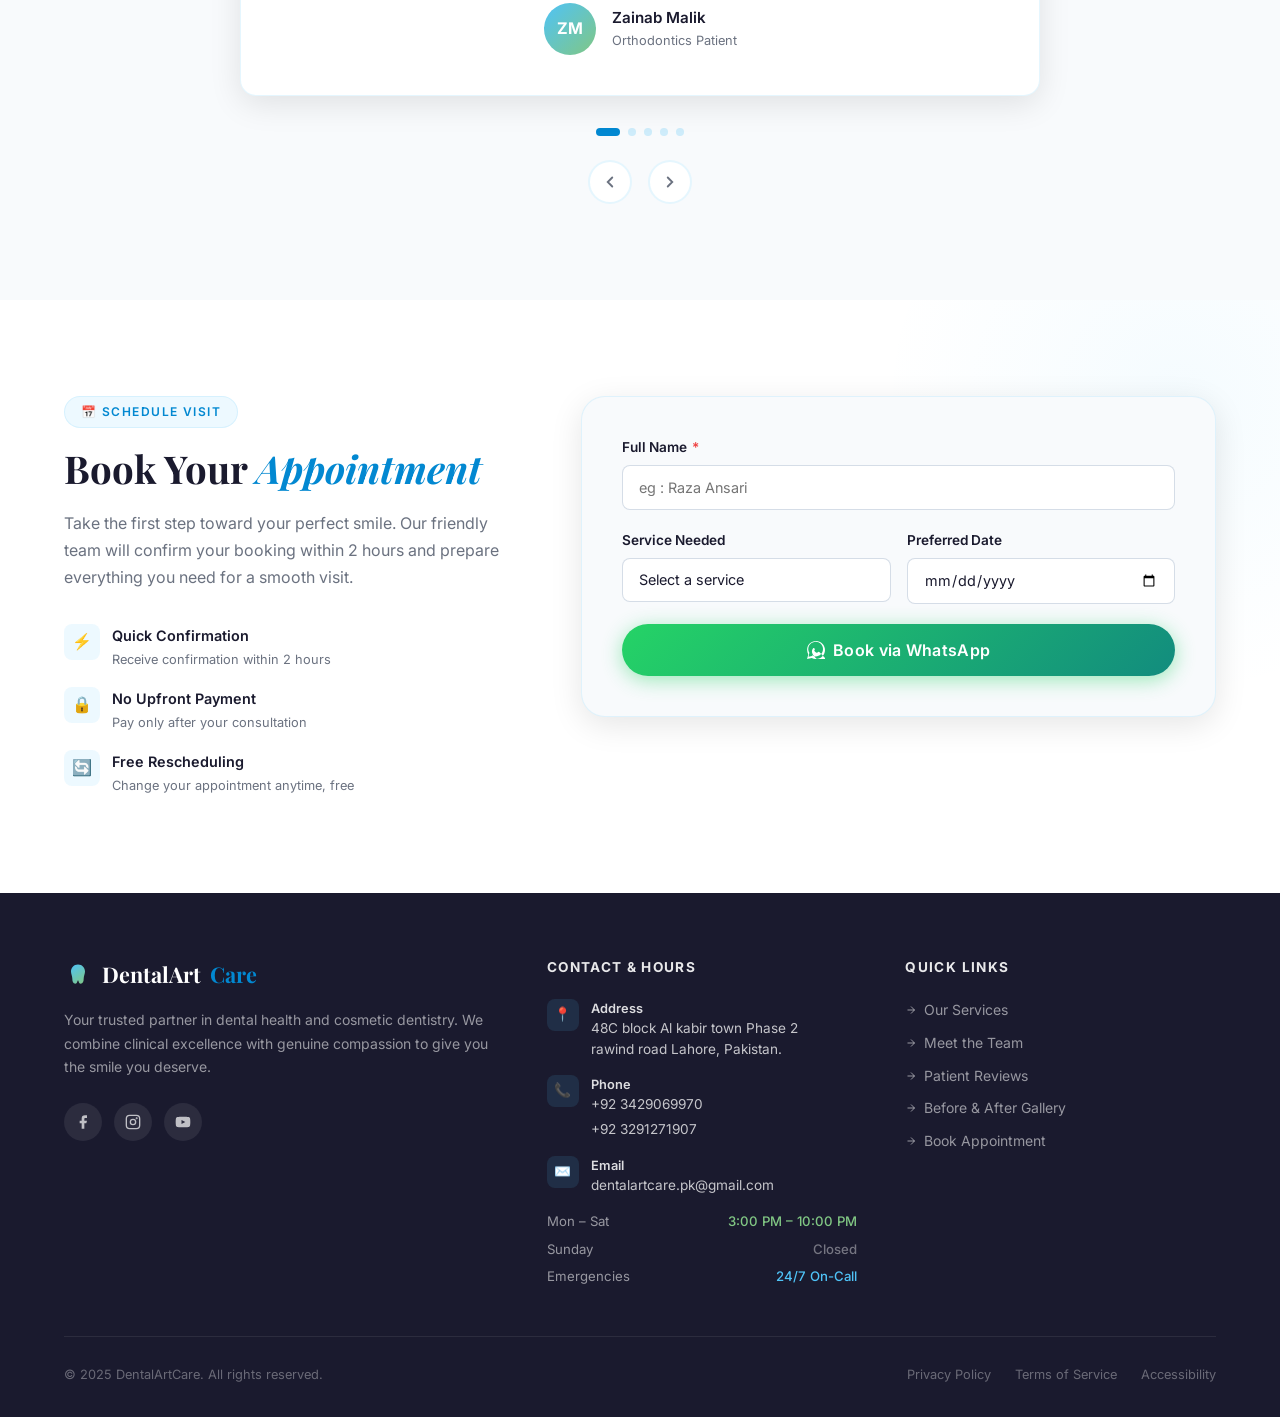
==== commit 2e84ea00: "social links" ====
--- a/dentalarts/index.html
+++ b/dentalarts/index.html
@@ -953,12 +953,12 @@
           <p class="footer-desc">Your trusted partner in dental health and cosmetic dentistry. We combine clinical
             excellence with genuine compassion to give you the smile you deserve.</p>
           <div class="footer-social">
-            <a href="#" class="footer-social-link" aria-label="DentalArtCare on Facebook">
+            <a href="https://www.facebook.com/profile.php?id=61590875231118" class="footer-social-link" target="_blank" rel="noopener noreferrer" aria-label="DentalArtCare on Facebook">
               <svg width="16" height="16" viewBox="0 0 24 24" fill="currentColor" aria-hidden="true">
                 <path d="M18 2h-3a5 5 0 00-5 5v3H7v4h3v8h4v-8h3l1-4h-4V7a1 1 0 011-1h3z" />
               </svg>
             </a>
-            <a href="#" class="footer-social-link" aria-label="DentalArtCare on Instagram">
+            <a href="https://www.instagram.com/dentalartcarepk/" class="footer-social-link" target="_blank" rel="noopener noreferrer" aria-label="DentalArtCare on Instagram">
               <svg width="16" height="16" viewBox="0 0 24 24" fill="none" stroke="currentColor" stroke-width="2"
                 aria-hidden="true">
                 <rect x="2" y="2" width="20" height="20" rx="5" />
@@ -966,13 +966,7 @@
                 <circle cx="17.5" cy="6.5" r="0.5" fill="currentColor" />
               </svg>
             </a>
-            <a href="#" class="footer-social-link" aria-label="DentalArtCare on Twitter">
-              <svg width="16" height="16" viewBox="0 0 24 24" fill="currentColor" aria-hidden="true">
-                <path
-                  d="M23 3a10.9 10.9 0 01-3.14 1.53 4.48 4.48 0 00-7.86 3v1A10.66 10.66 0 013 4s-4 9 5 13a11.64 11.64 0 01-7 2c9 5 20 0 20-11.5a4.5 4.5 0 00-.08-.83A7.72 7.72 0 0023 3z" />
-              </svg>
-            </a>
-            <a href="#" class="footer-social-link" aria-label="DentalArtCare on YouTube">
+            <a href="https://www.youtube.com/@DentalArtCare" class="footer-social-link" target="_blank" rel="noopener noreferrer" aria-label="DentalArtCare on YouTube">
               <svg width="16" height="16" viewBox="0 0 24 24" fill="currentColor" aria-hidden="true">
                 <path
                   d="M22.54 6.42a2.78 2.78 0 00-1.95-1.96C18.88 4 12 4 12 4s-6.88 0-8.59.46a2.78 2.78 0 00-1.95 1.96A29 29 0 001 12a29 29 0 00.46 5.58A2.78 2.78 0 003.41 19.6C5.12 20 12 20 12 20s6.88 0 8.59-.46a2.78 2.78 0 001.95-1.95A29 29 0 0023 12a29 29 0 00-.46-5.58zM9.75 15.02V8.98L15.5 12l-5.75 3.02z" />
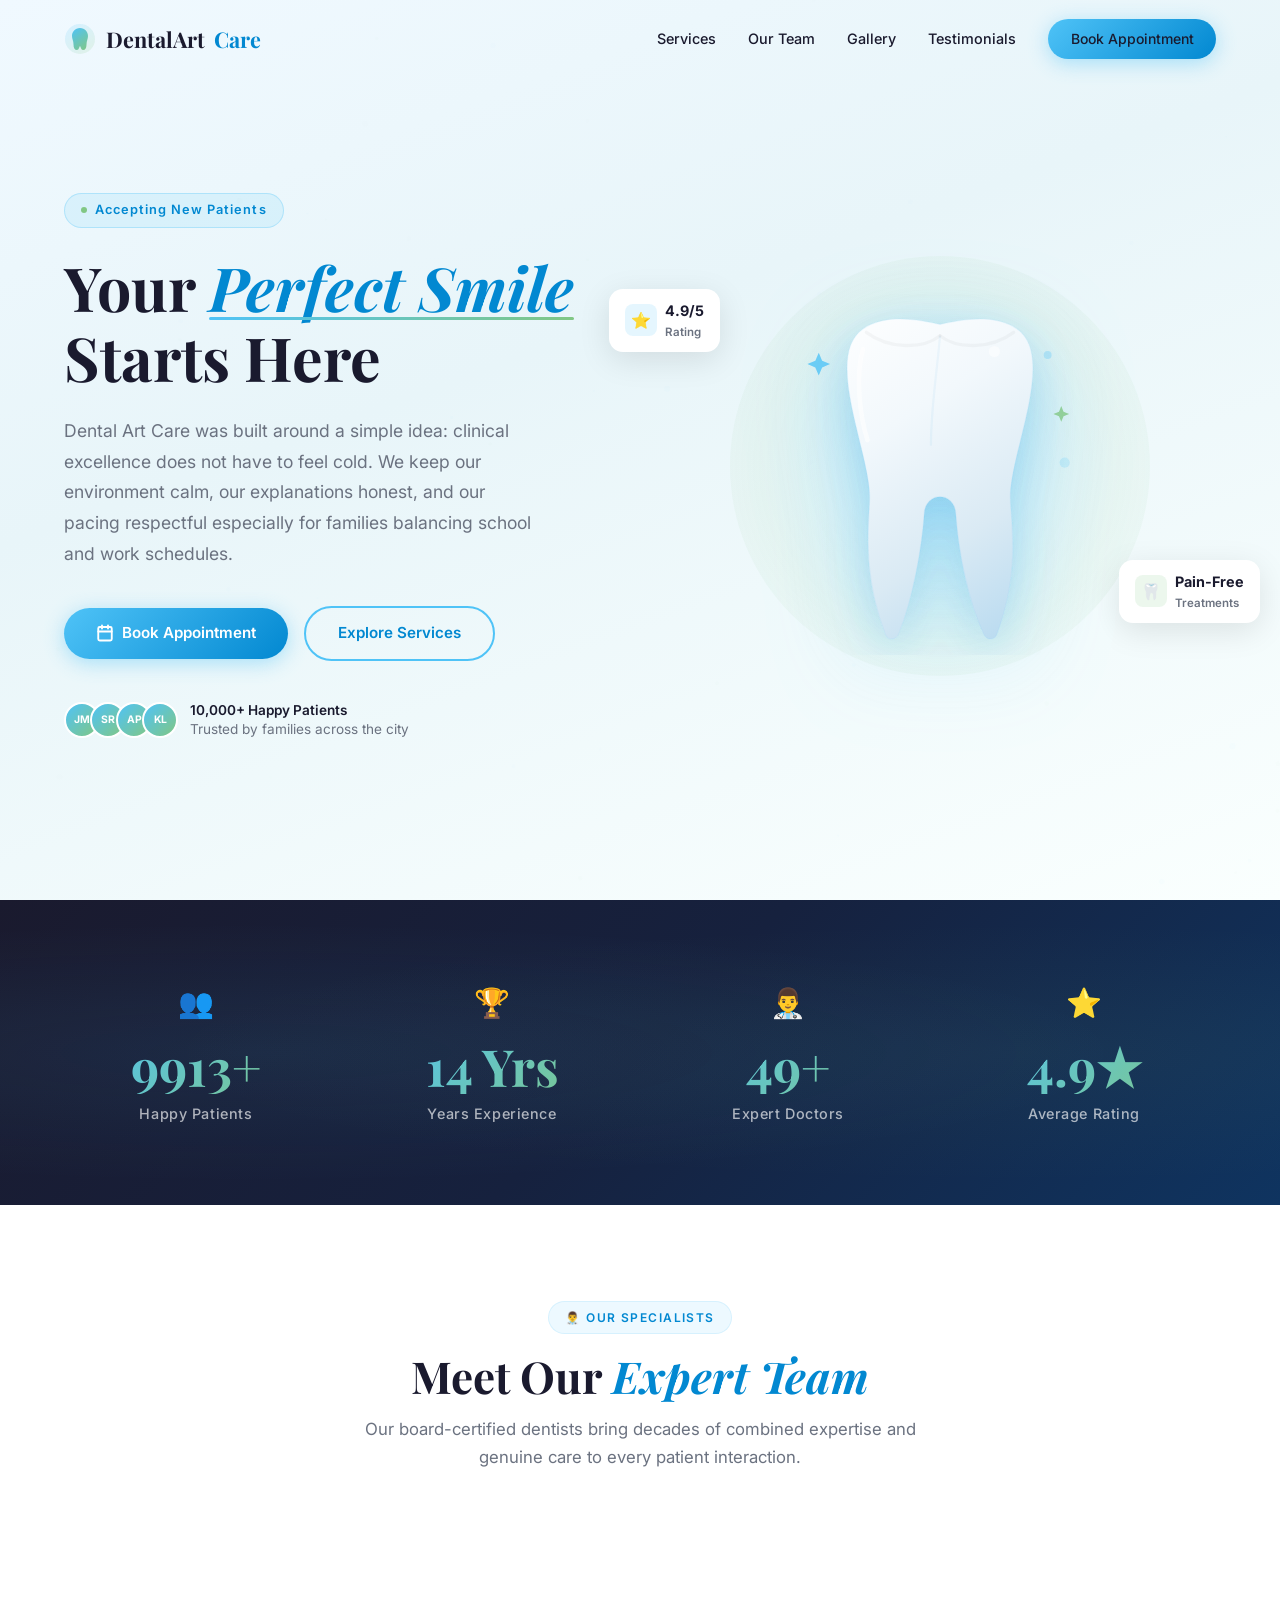
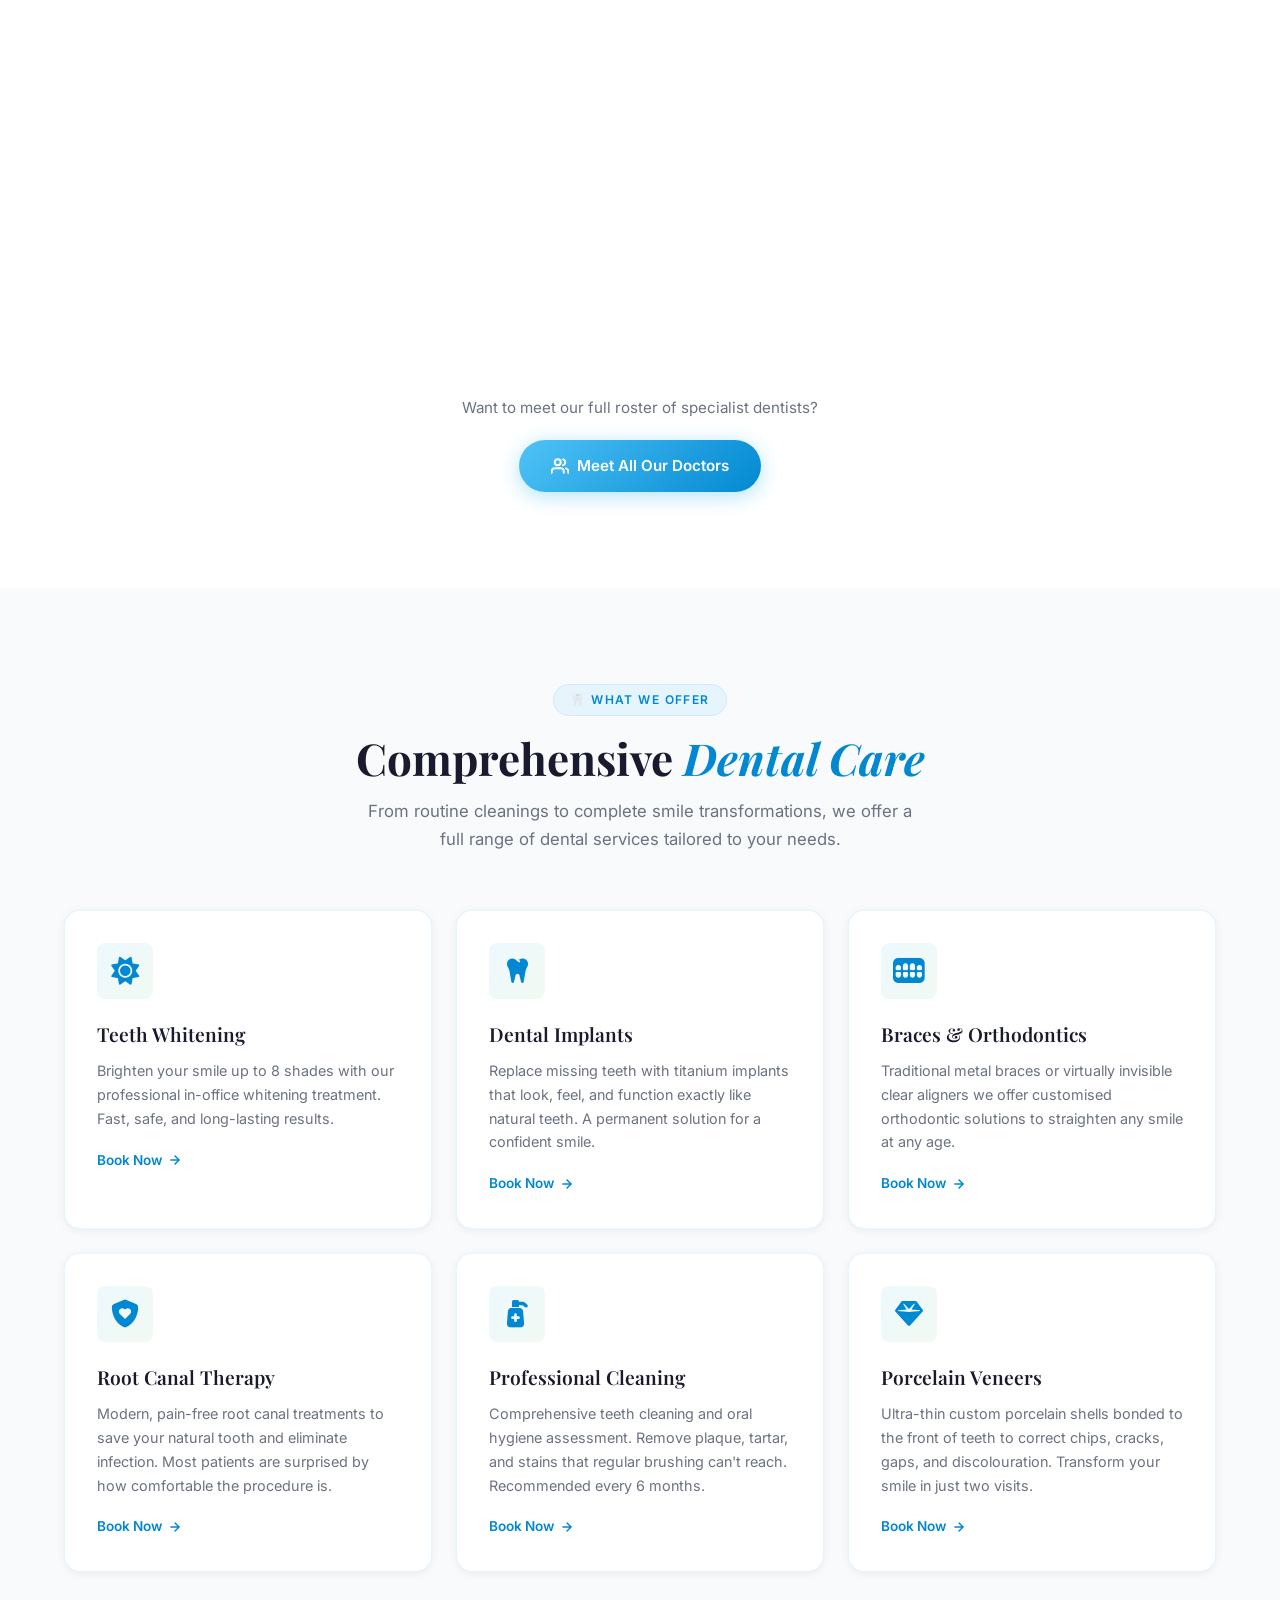
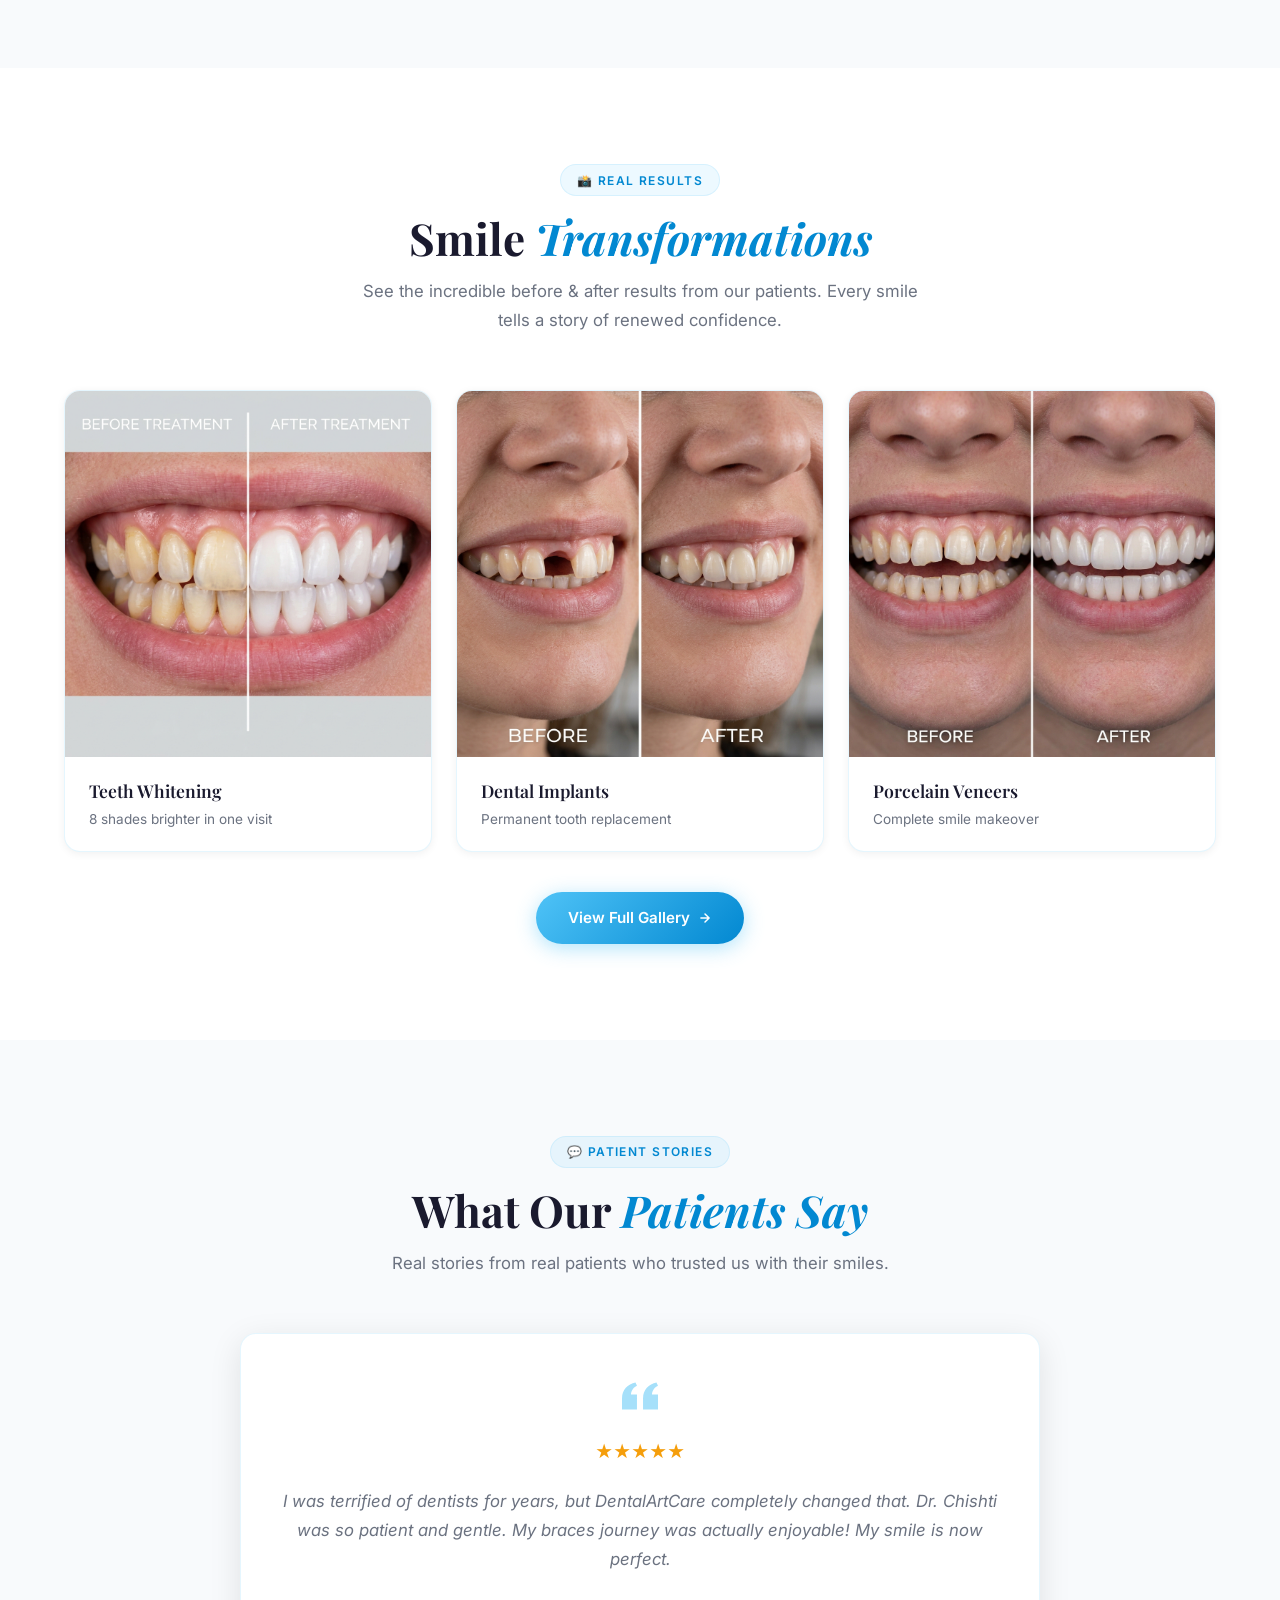
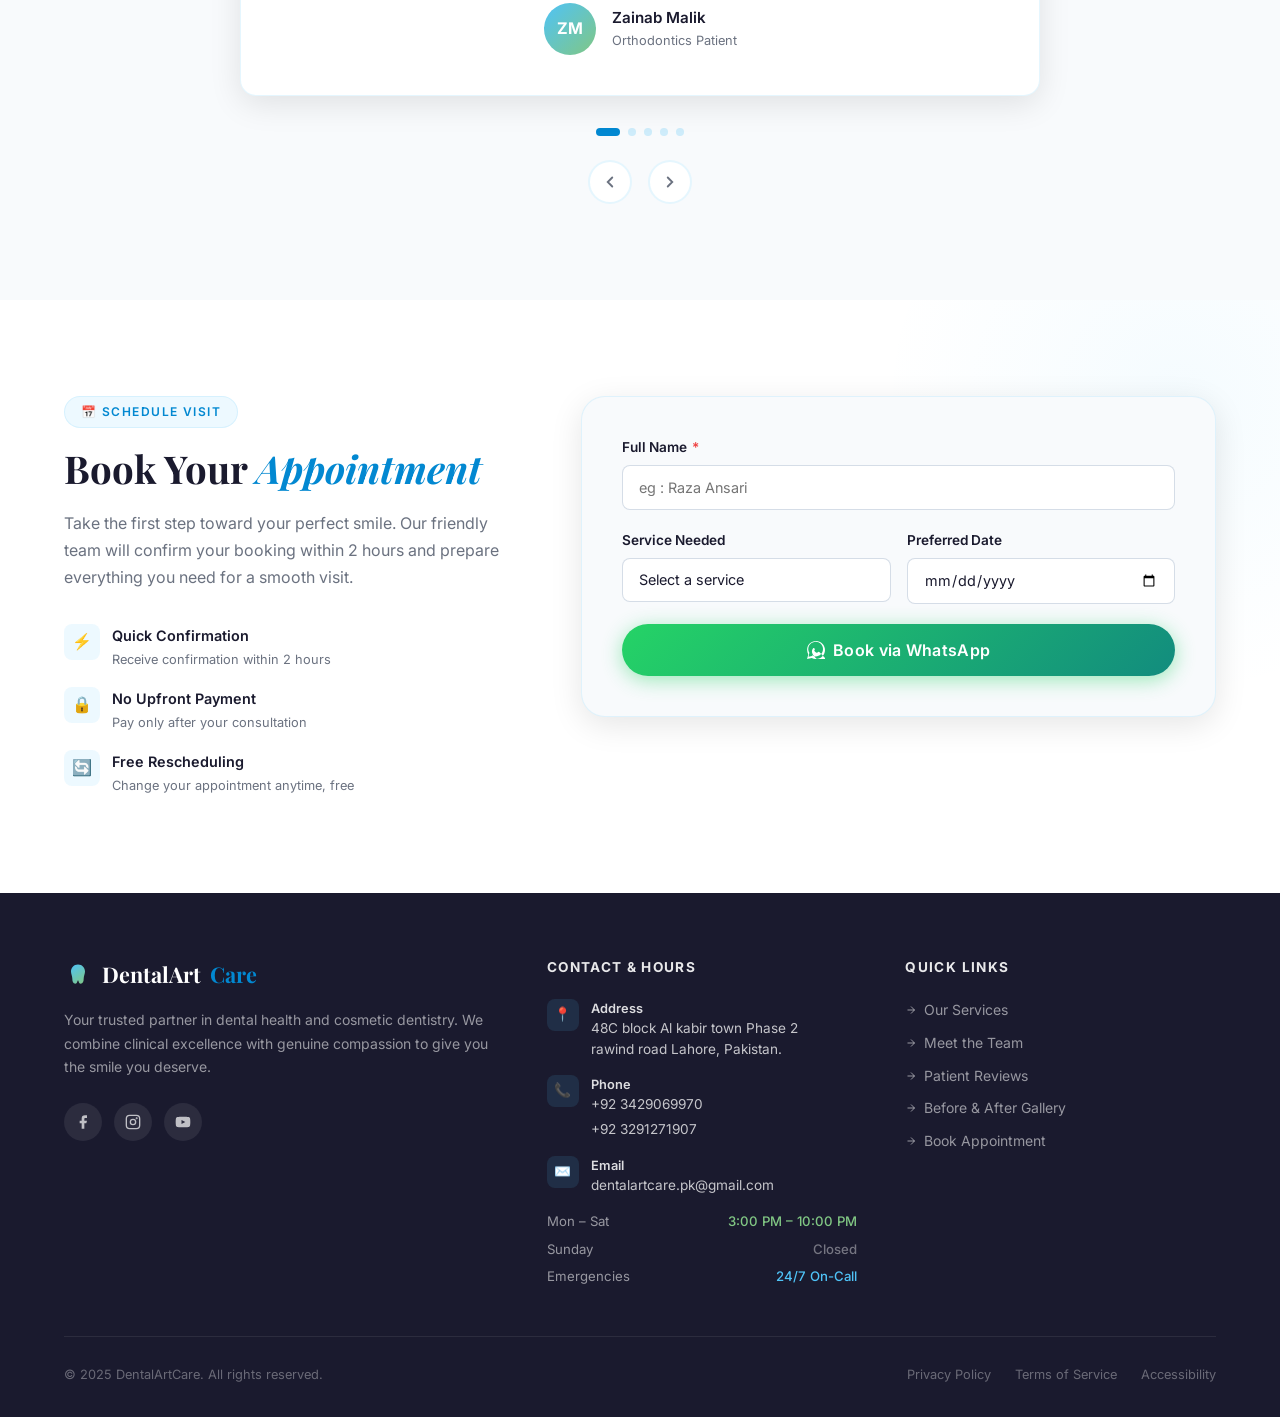
==== commit 35075ac2: "team" ====
--- a/dentalarts/index.html
+++ b/dentalarts/index.html
@@ -61,7 +61,7 @@
         <!-- Desktop nav links -->
         <ul class="nav-links" role="list">
           <li><a href="#services">Services</a></li>
-          <li><a href="#team">Our Team</a></li>
+          <li><a href="doctors.html">Our Team</a></li>
           <li><a href="#gallery">Gallery</a></li>
           <li><a href="#testimonials">Testimonials</a></li>
           <li><a href="#booking" class="btn btn-primary nav-cta">Book Appointment</a></li>
@@ -82,7 +82,7 @@
   <nav class="nav-mobile" id="nav-mobile-menu" aria-label="Mobile navigation" aria-hidden="true">
     <a href="#services" class="mobile-nav-link">Services</a>
     <a href="#stats" class="mobile-nav-link">About</a>
-    <a href="#team" class="mobile-nav-link">Our Team</a>
+    <a href="doctors.html" class="mobile-nav-link">Our Team</a>
     <a href="#gallery" class="mobile-nav-link">Gallery</a>
     <a href="#testimonials" class="mobile-nav-link">Testimonials</a>
     <a href="#booking" class="mobile-nav-link">Book Now</a>
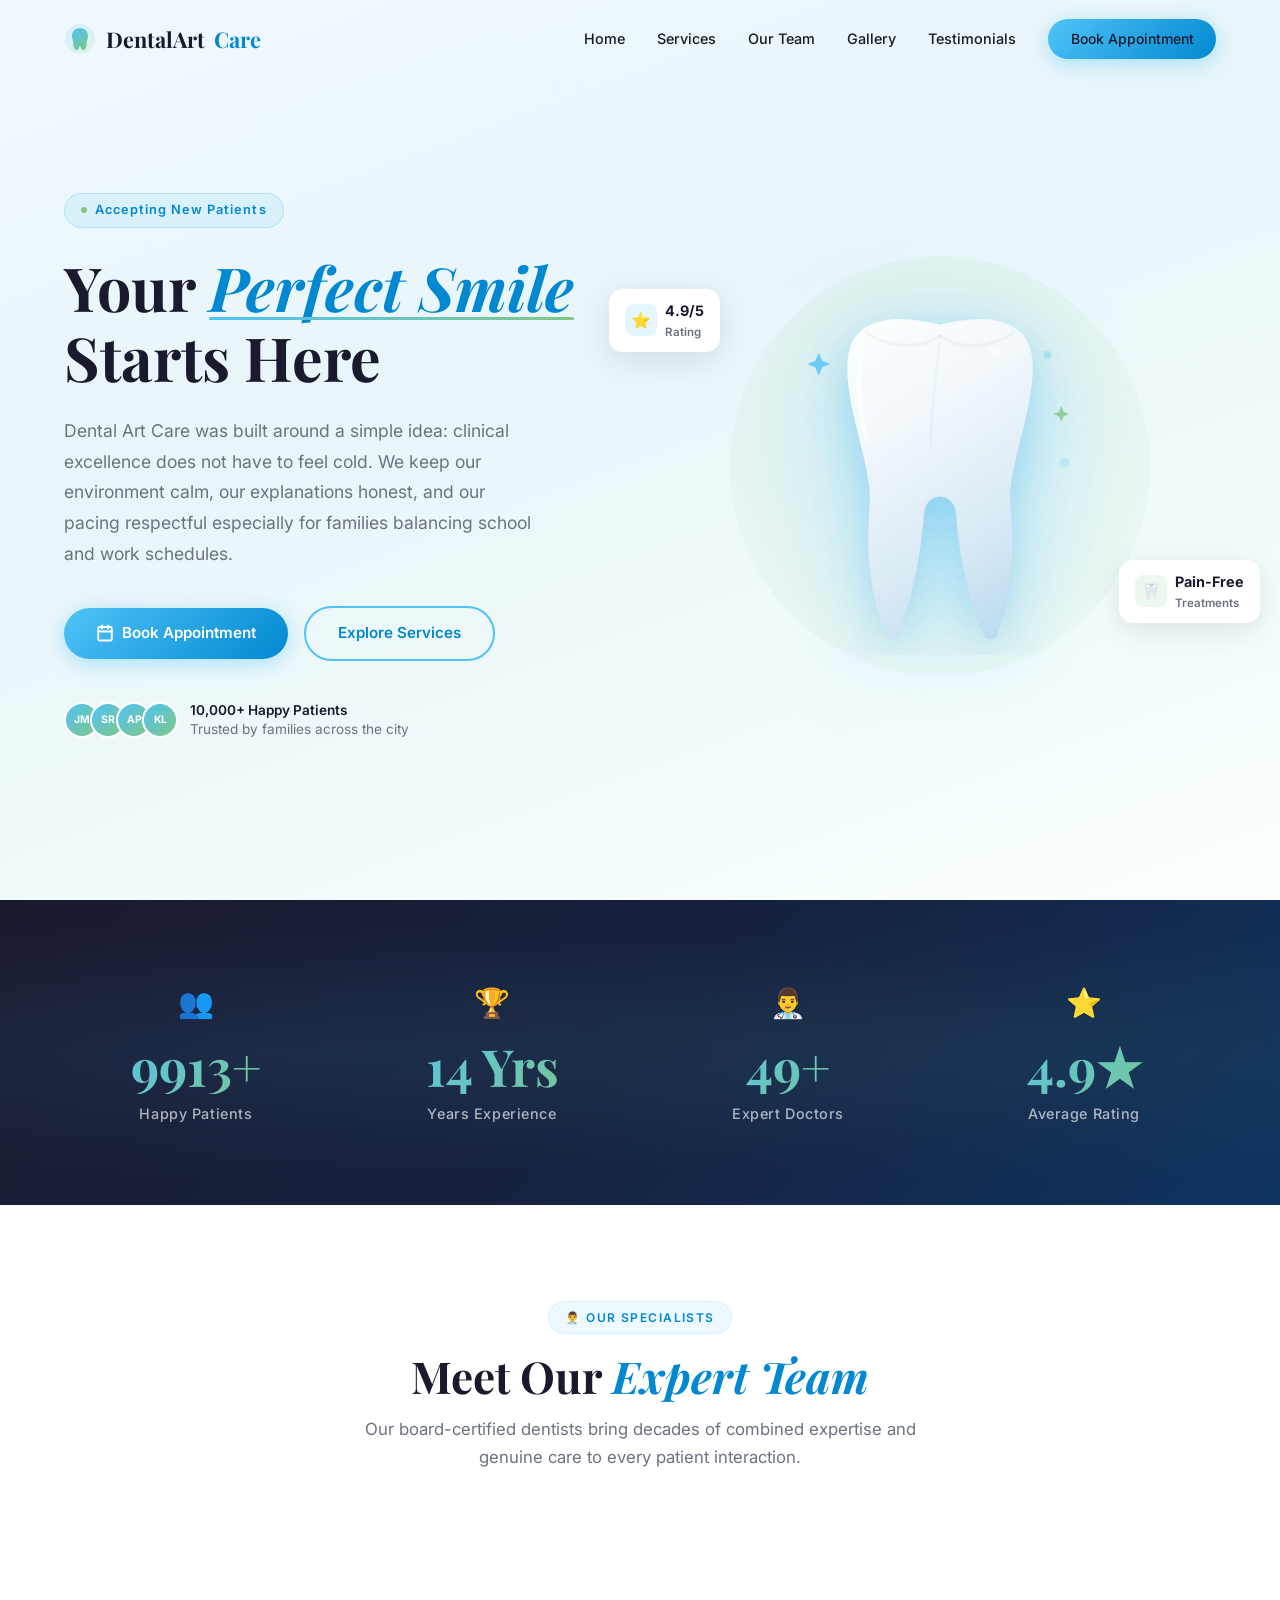
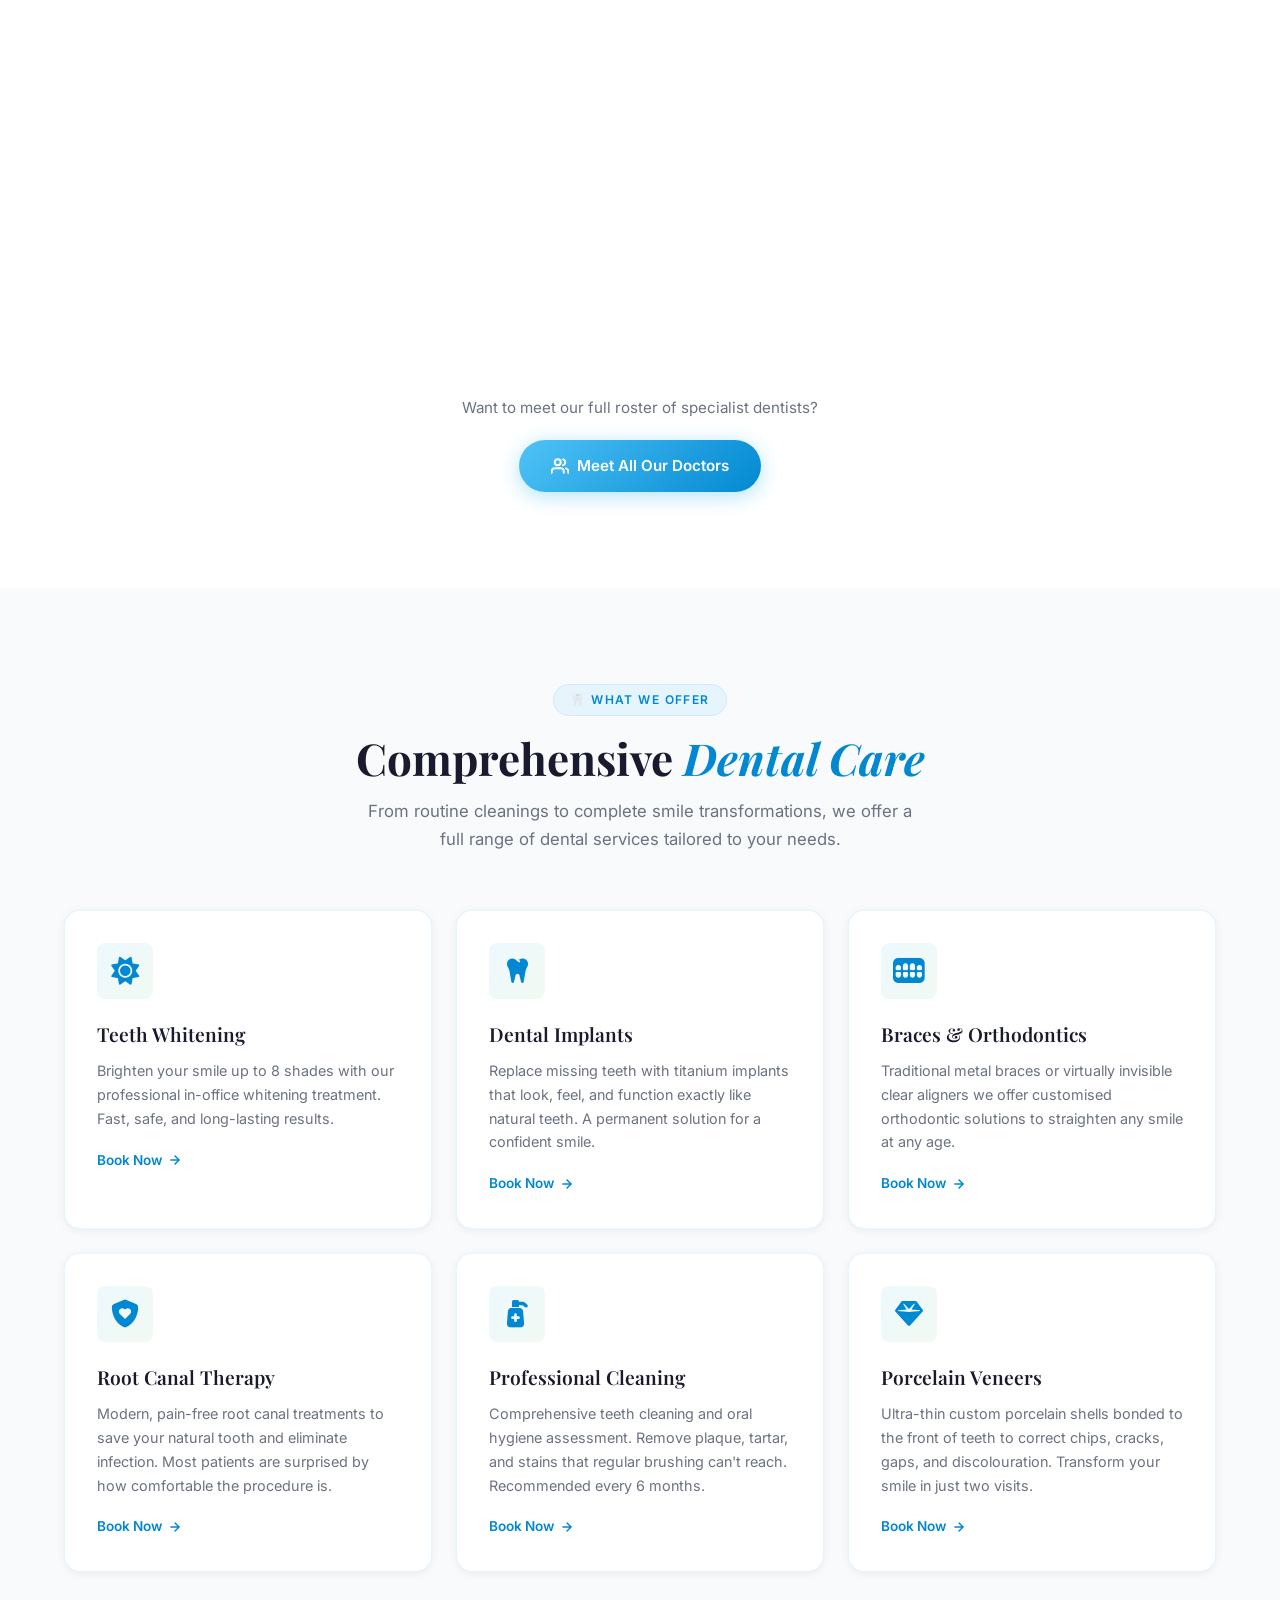
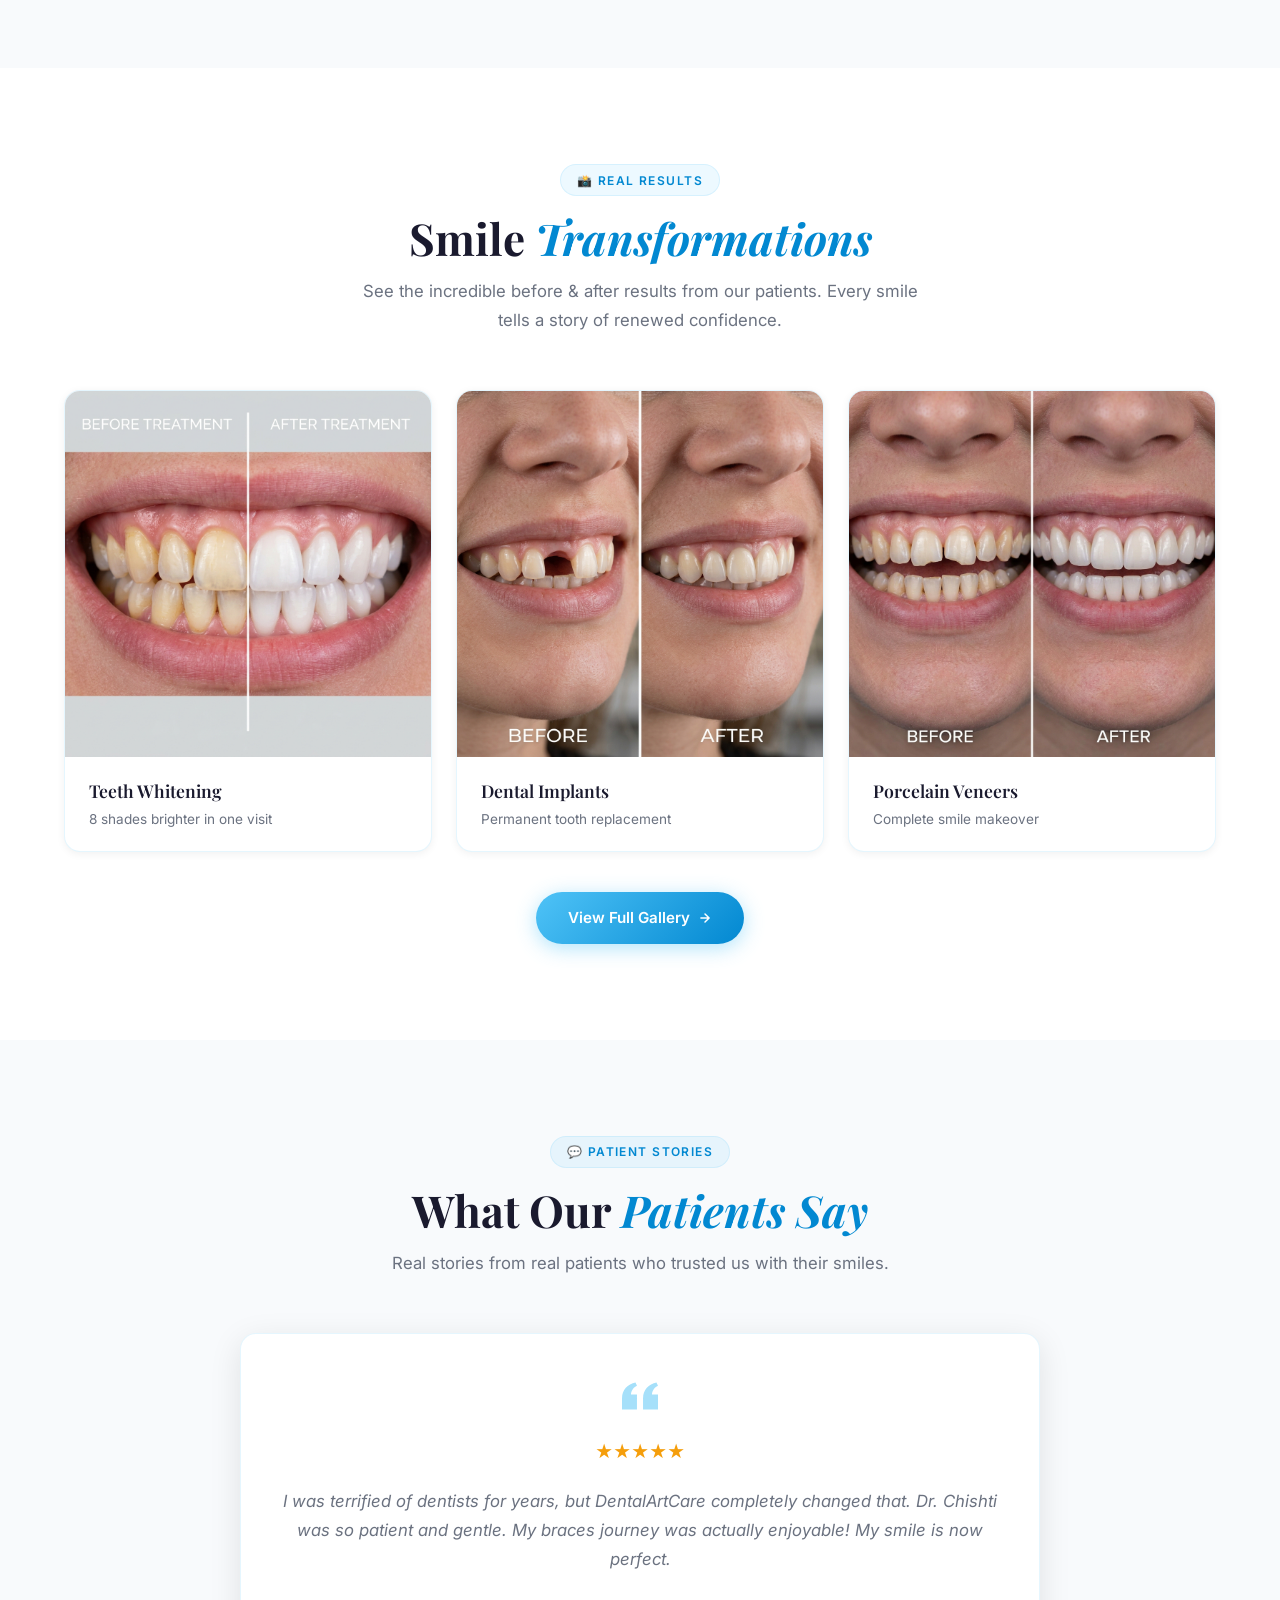
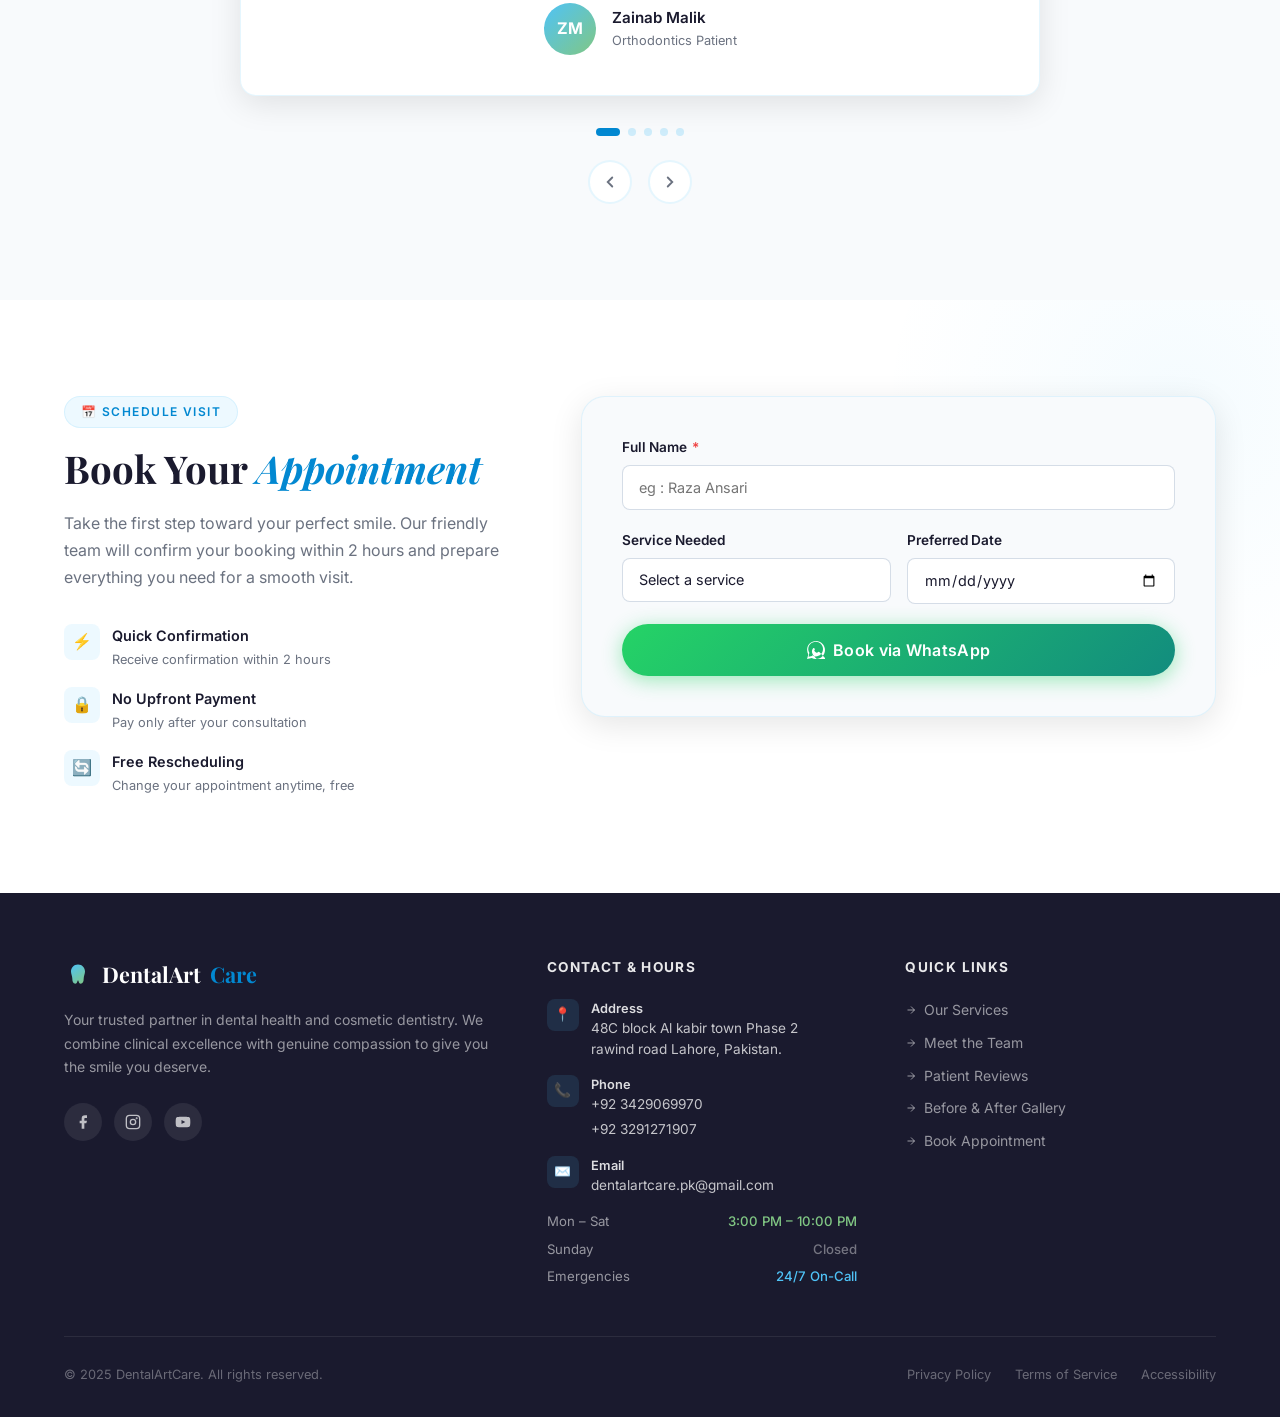
==== commit 7302fcfd: "." ====
--- a/dentalarts/index.html
+++ b/dentalarts/index.html
@@ -60,6 +60,7 @@
 
         <!-- Desktop nav links -->
         <ul class="nav-links" role="list">
+          <li><a href="#hero">Home</a></li>
           <li><a href="#services">Services</a></li>
           <li><a href="doctors.html">Our Team</a></li>
           <li><a href="#gallery">Gallery</a></li>
@@ -80,6 +81,7 @@
 
   <!-- Mobile nav drawer -->
   <nav class="nav-mobile" id="nav-mobile-menu" aria-label="Mobile navigation" aria-hidden="true">
+    <a href="#hero" class="mobile-nav-link">Home</a>
     <a href="#services" class="mobile-nav-link">Services</a>
     <a href="#stats" class="mobile-nav-link">About</a>
     <a href="doctors.html" class="mobile-nav-link">Our Team</a>
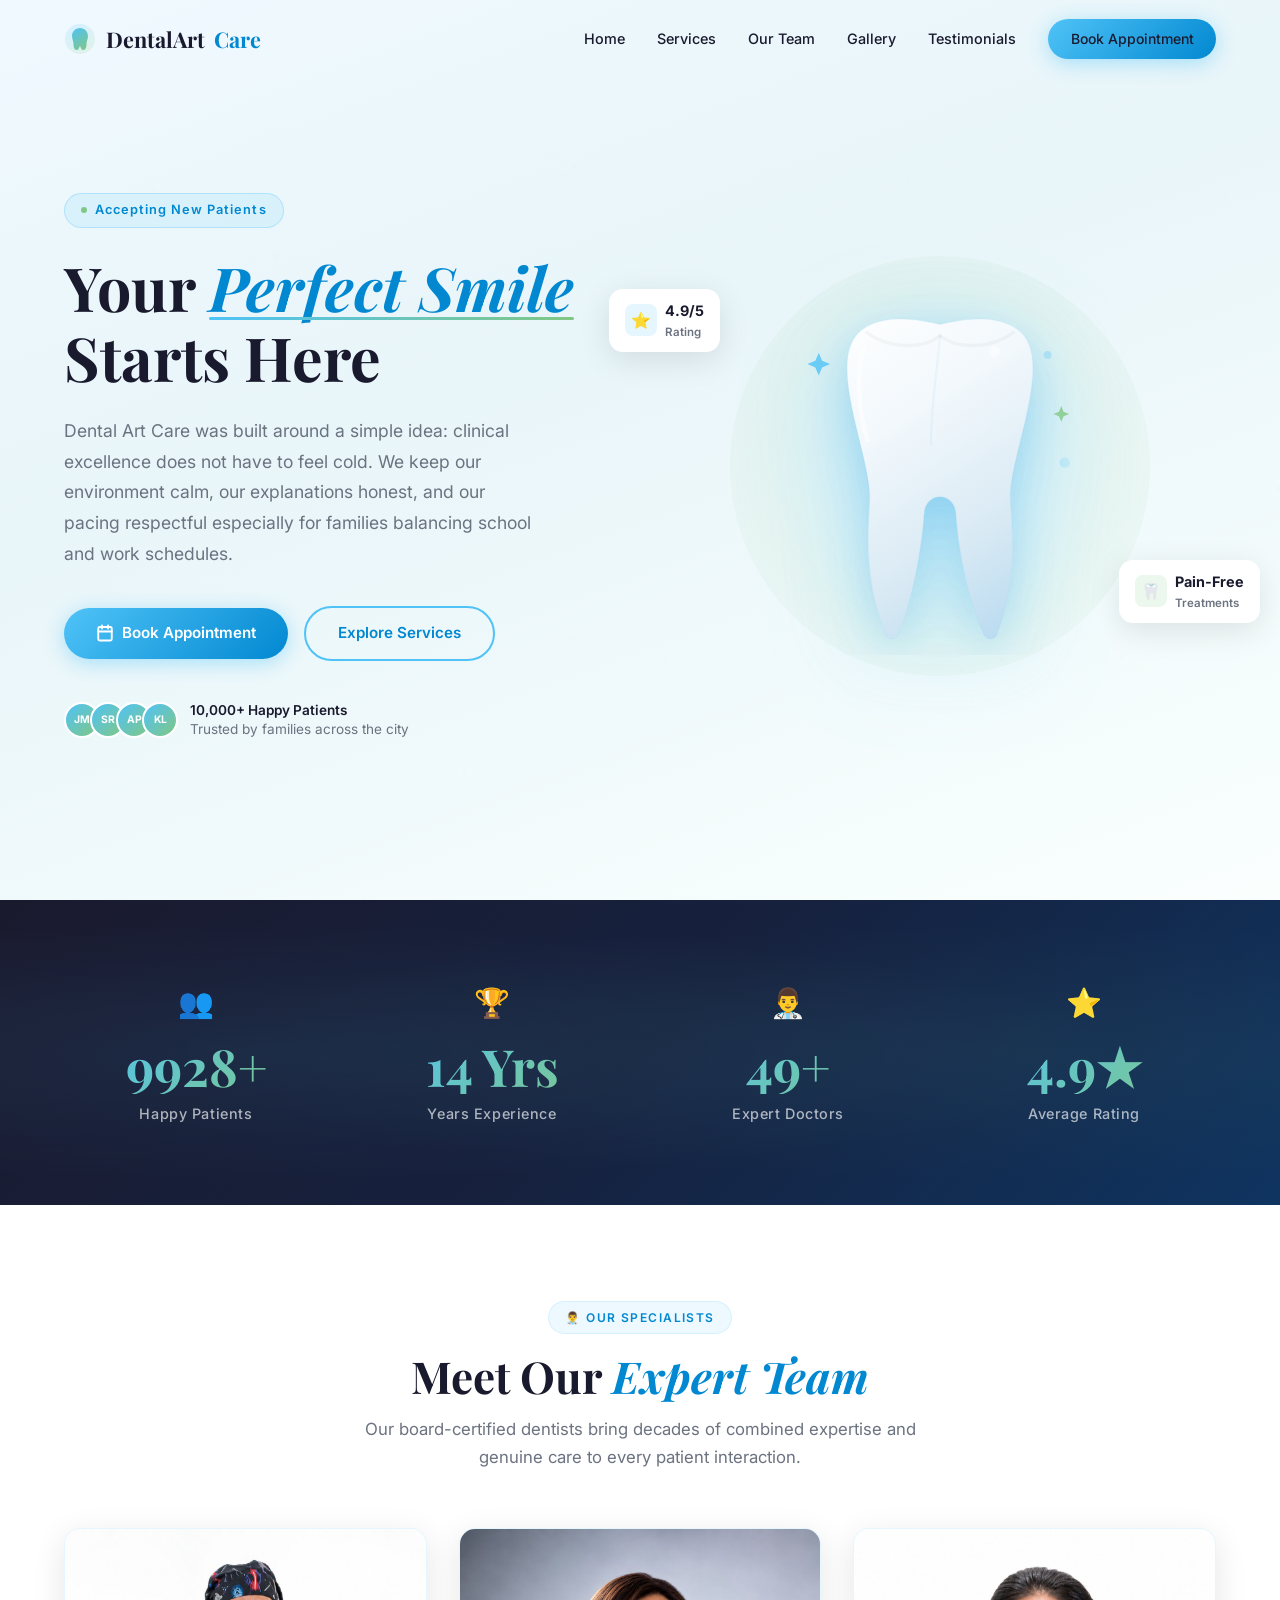
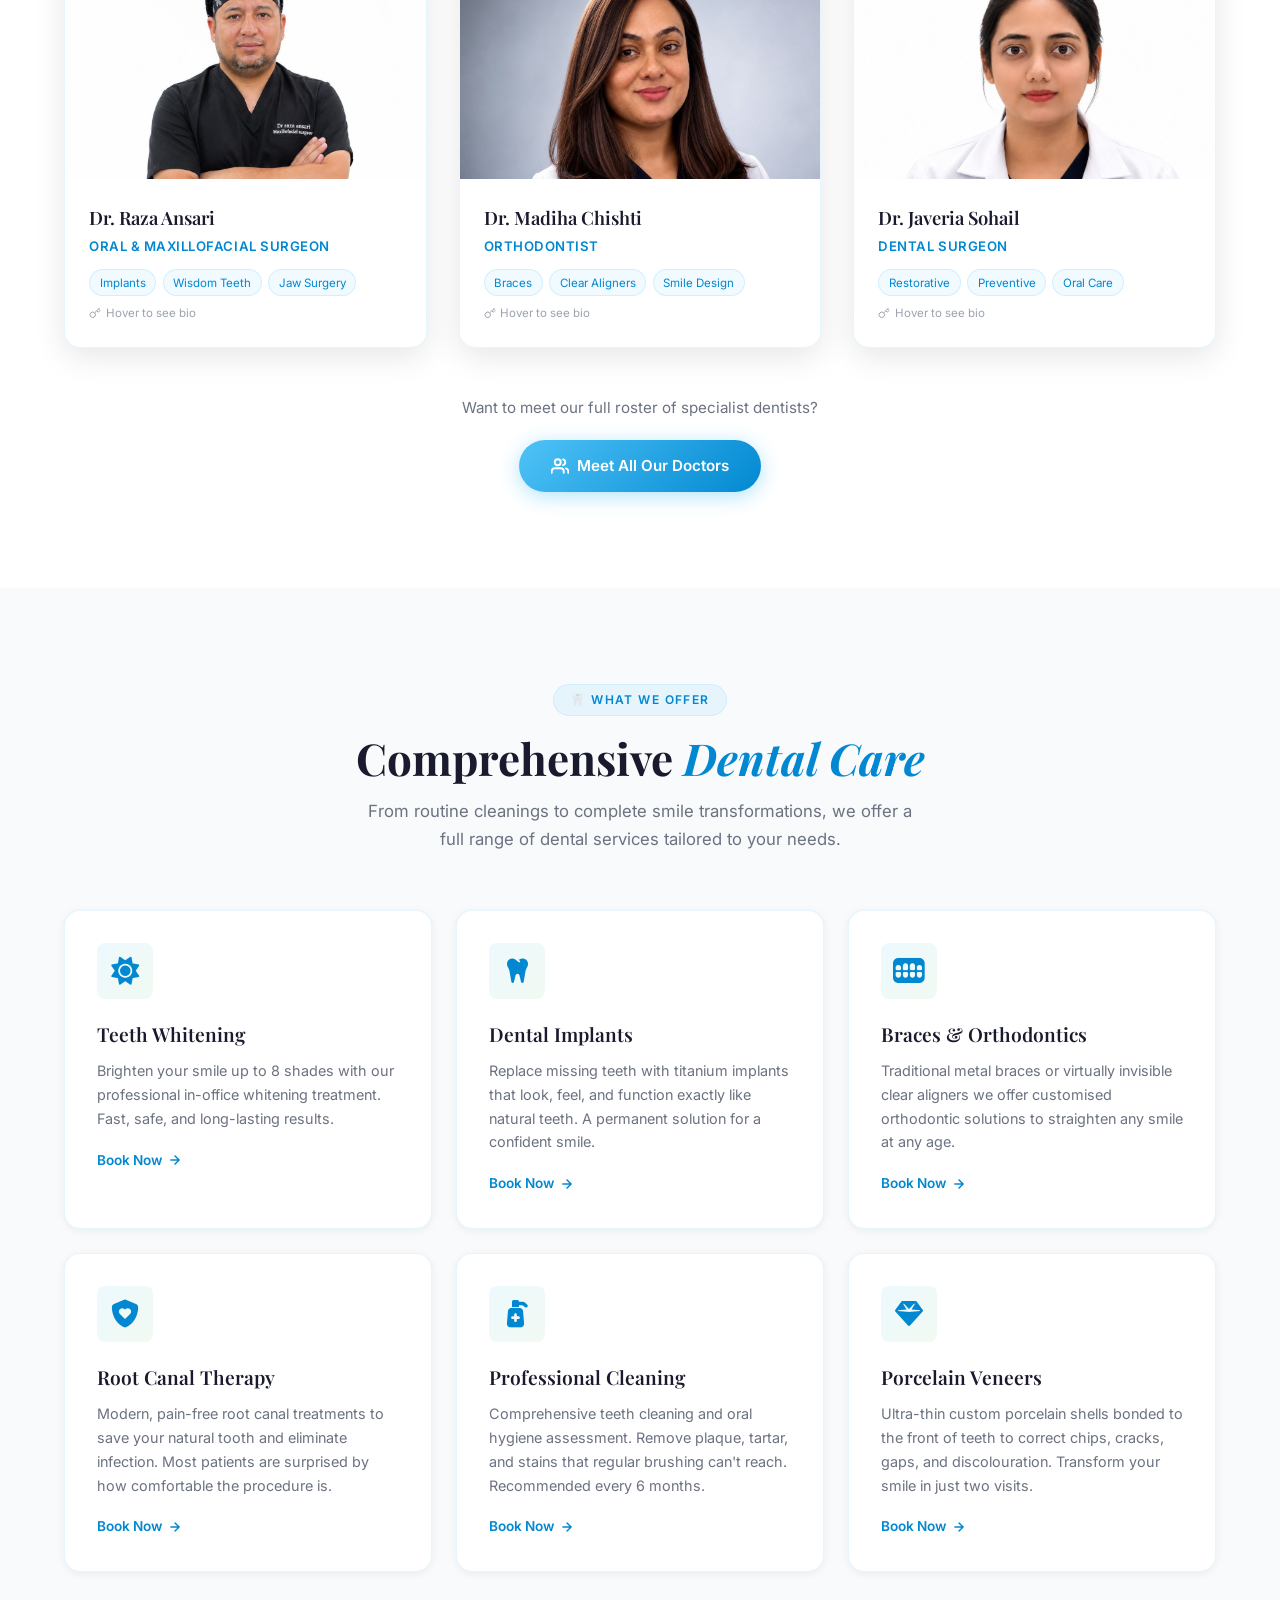
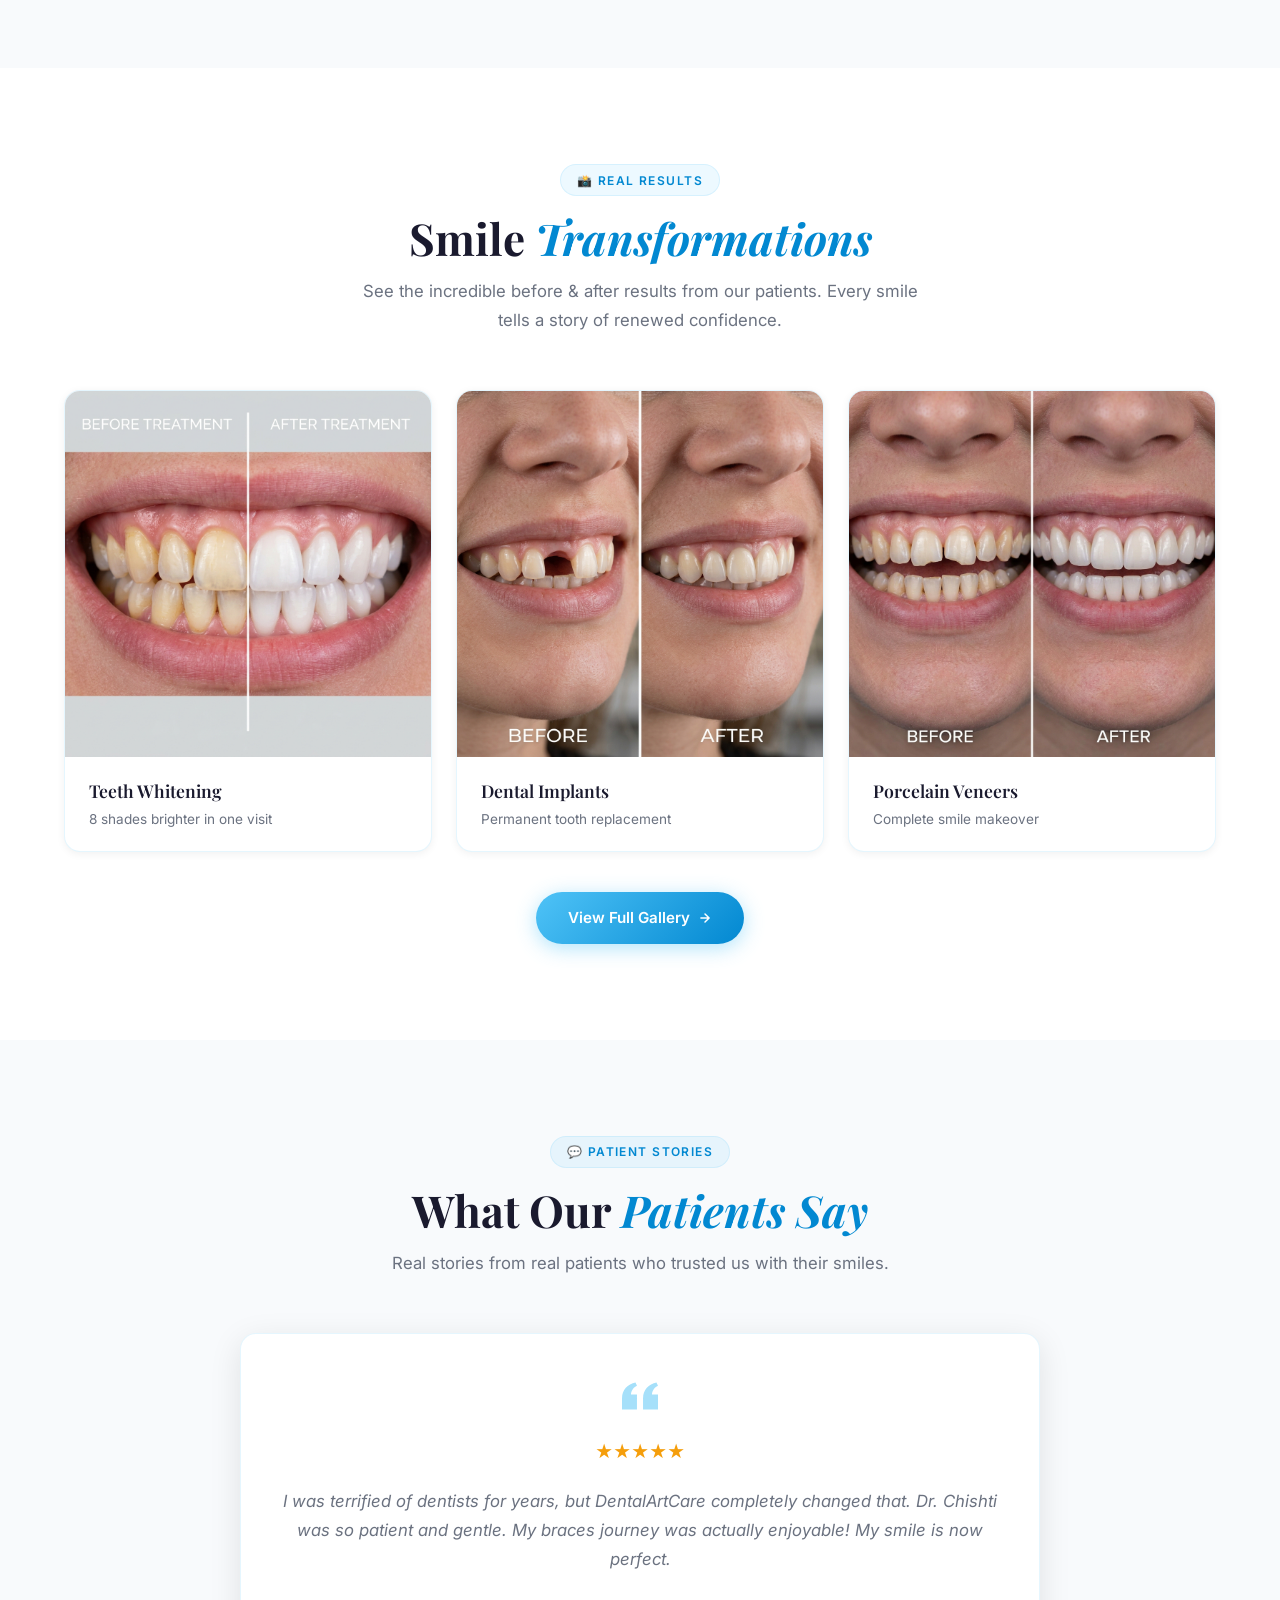
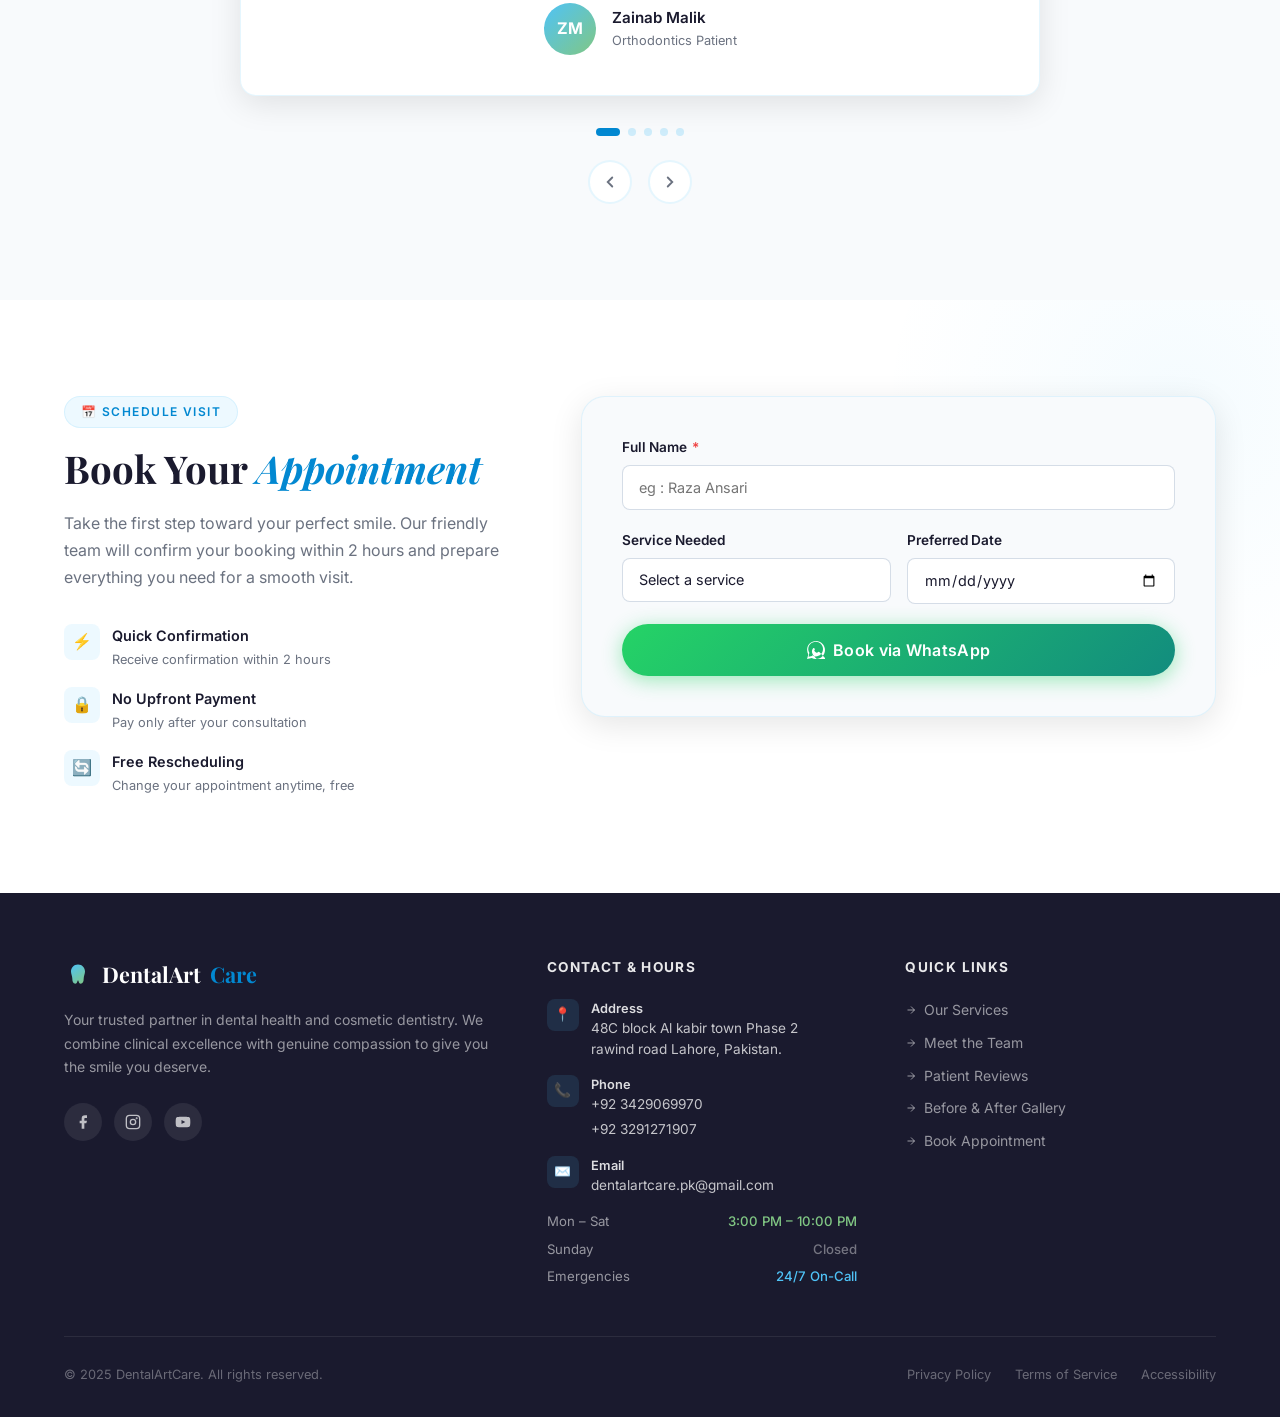
==== commit 56d01bb9: "mail" ====
--- a/dentalarts/index.html
+++ b/dentalarts/index.html
@@ -309,13 +309,7 @@
               <p class="bio">10+ years of clinical excellence. Graduated BDS from Nishtar Medical College (2015).
                 Specializes in dental implants, wisdom tooth surgery, facial trauma, bone grafting & TMJ disorders.</p>
               <div class="social-links">
-                <a href="#" class="social-icon-btn" aria-label="Dr. Ansari's LinkedIn">
-                  <svg width="16" height="16" viewBox="0 0 24 24" fill="currentColor">
-                    <path
-                      d="M16 8a6 6 0 016 6v7h-4v-7a2 2 0 00-2-2 2 2 0 00-2 2v7h-4v-7a6 6 0 016-6zM2 9h4v12H2zM4 6a2 2 0 110-4 2 2 0 010 4z" />
-                  </svg>
-                </a>
-                <a href="#" class="social-icon-btn" aria-label="Dr. Ansari's email">
+                <a href="mailto:dentalartcare.pk@gmail.com" class="social-icon-btn" aria-label="Dr. Ansari's Email">
                   <svg width="16" height="16" viewBox="0 0 24 24" fill="none" stroke="currentColor" stroke-width="2">
                     <path d="M4 4h16c1.1 0 2 .9 2 2v12c0 1.1-.9 2-2 2H4c-1.1 0-2-.9-2-2V6c0-1.1.9-2 2-2z" />
                     <polyline points="22,6 12,13 2,6" />
@@ -358,13 +352,7 @@
               <p class="bio">10+ years in General Dentistry. BDS (2015) & FCPS in Orthodontics. Expert in fixed braces,
                 clear aligners, growth modification, interceptive orthodontics & smile design.</p>
               <div class="social-links">
-                <a href="#" class="social-icon-btn" aria-label="Dr. Chishti's LinkedIn">
-                  <svg width="16" height="16" viewBox="0 0 24 24" fill="currentColor">
-                    <path
-                      d="M16 8a6 6 0 016 6v7h-4v-7a2 2 0 00-2-2 2 2 0 00-2 2v7h-4v-7a6 6 0 016-6zM2 9h4v12H2zM4 6a2 2 0 110-4 2 2 0 010 4z" />
-                  </svg>
-                </a>
-                <a href="#" class="social-icon-btn" aria-label="Dr. Chishti's email">
+                <a href="mailto:dentalartcare.pk@gmail.com" class="social-icon-btn" aria-label="Dr. Chishti's Email">
                   <svg width="16" height="16" viewBox="0 0 24 24" fill="none" stroke="currentColor" stroke-width="2">
                     <path d="M4 4h16c1.1 0 2 .9 2 2v12c0 1.1-.9 2-2 2H4c-1.1 0-2-.9-2-2V6c0-1.1.9-2 2-2z" />
                     <polyline points="22,6 12,13 2,6" />
@@ -407,13 +395,7 @@
               <p class="bio">BDS (2021) with Distinction in Oral Pathology. Compassionate care in preventive &
                 restorative dentistry, extractions, scaling, dental emergencies & long-term oral health management.</p>
               <div class="social-links">
-                <a href="#" class="social-icon-btn" aria-label="Dr. Sohail's LinkedIn">
-                  <svg width="16" height="16" viewBox="0 0 24 24" fill="currentColor">
-                    <path
-                      d="M16 8a6 6 0 016 6v7h-4v-7a2 2 0 00-2-2 2 2 0 00-2 2v7h-4v-7a6 6 0 016-6zM2 9h4v12H2zM4 6a2 2 0 110-4 2 2 0 010 4z" />
-                  </svg>
-                </a>
-                <a href="#" class="social-icon-btn" aria-label="Dr. Sohail's email">
+                <a href="mailto:dentalartcare.pk@gmail.com" class="social-icon-btn" aria-label="Dr. Javeria's Email">
                   <svg width="16" height="16" viewBox="0 0 24 24" fill="none" stroke="currentColor" stroke-width="2">
                     <path d="M4 4h16c1.1 0 2 .9 2 2v12c0 1.1-.9 2-2 2H4c-1.1 0-2-.9-2-2V6c0-1.1.9-2 2-2z" />
                     <polyline points="22,6 12,13 2,6" />
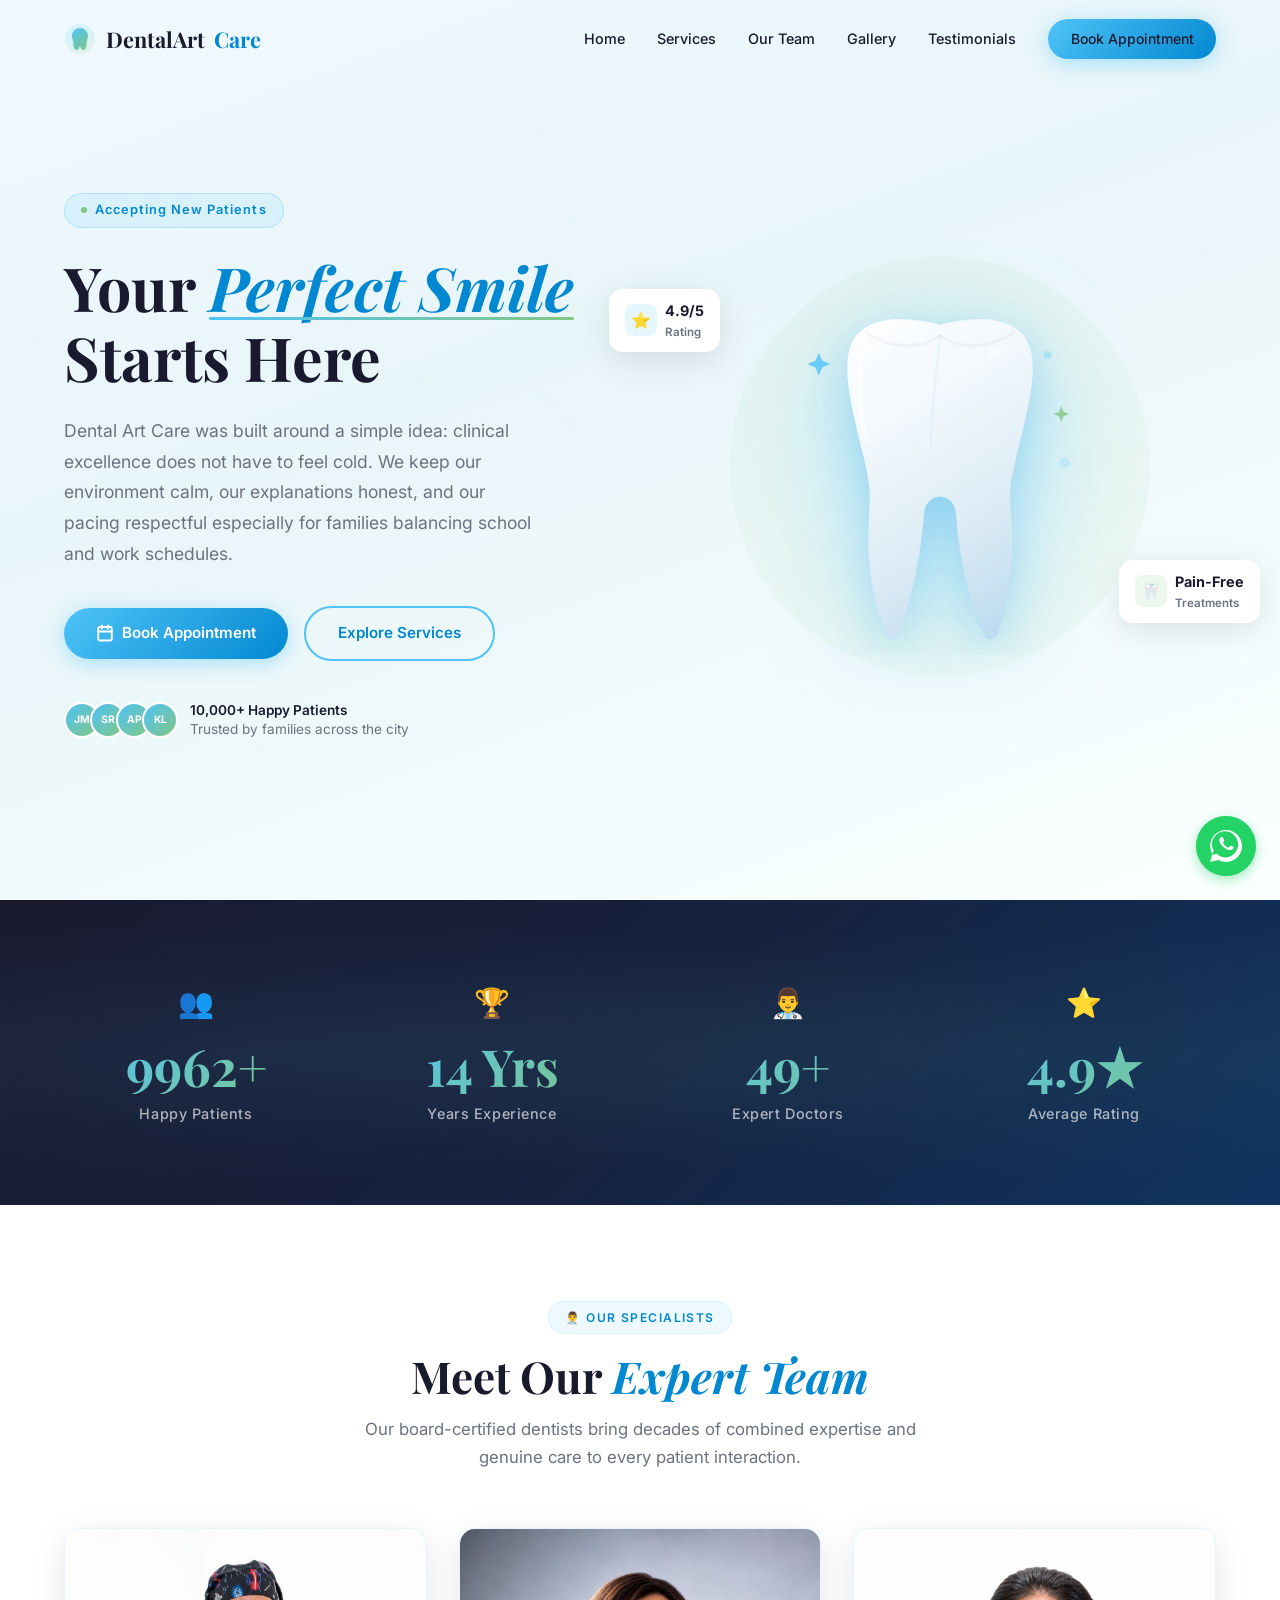
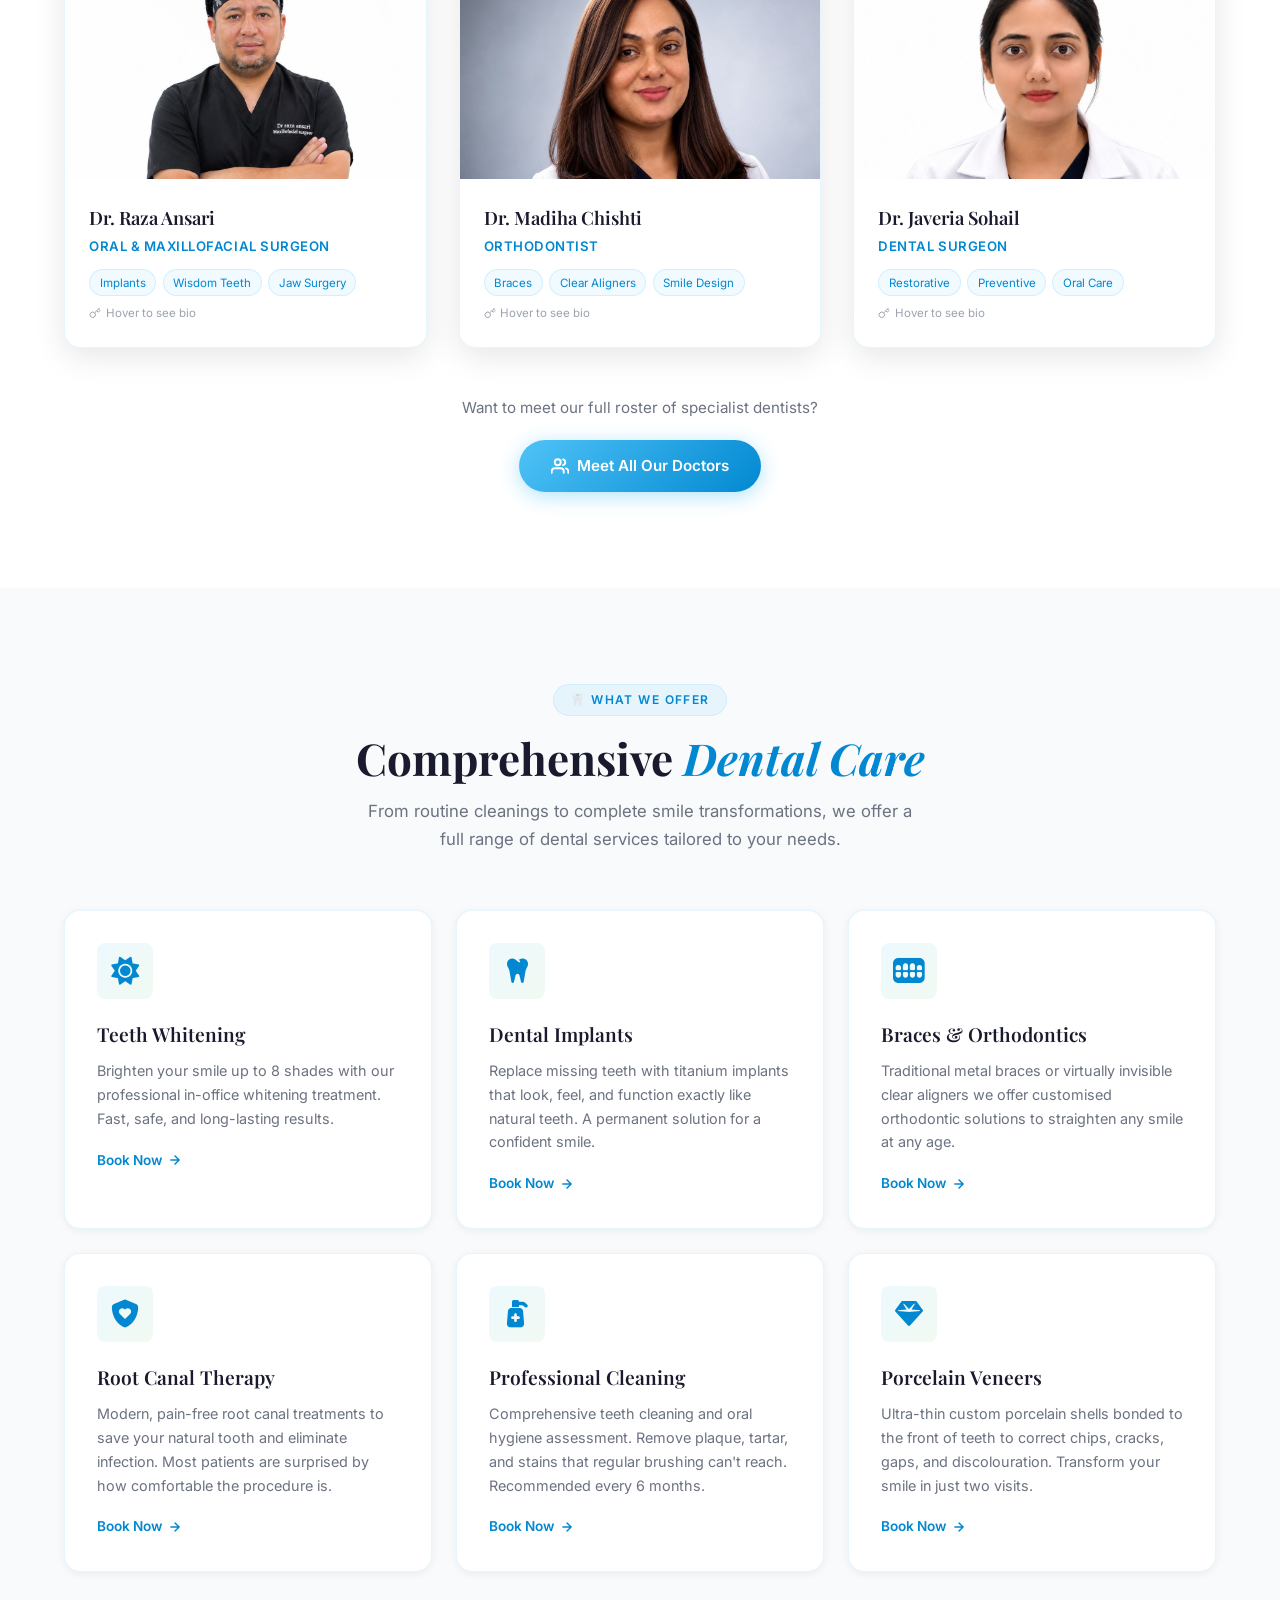
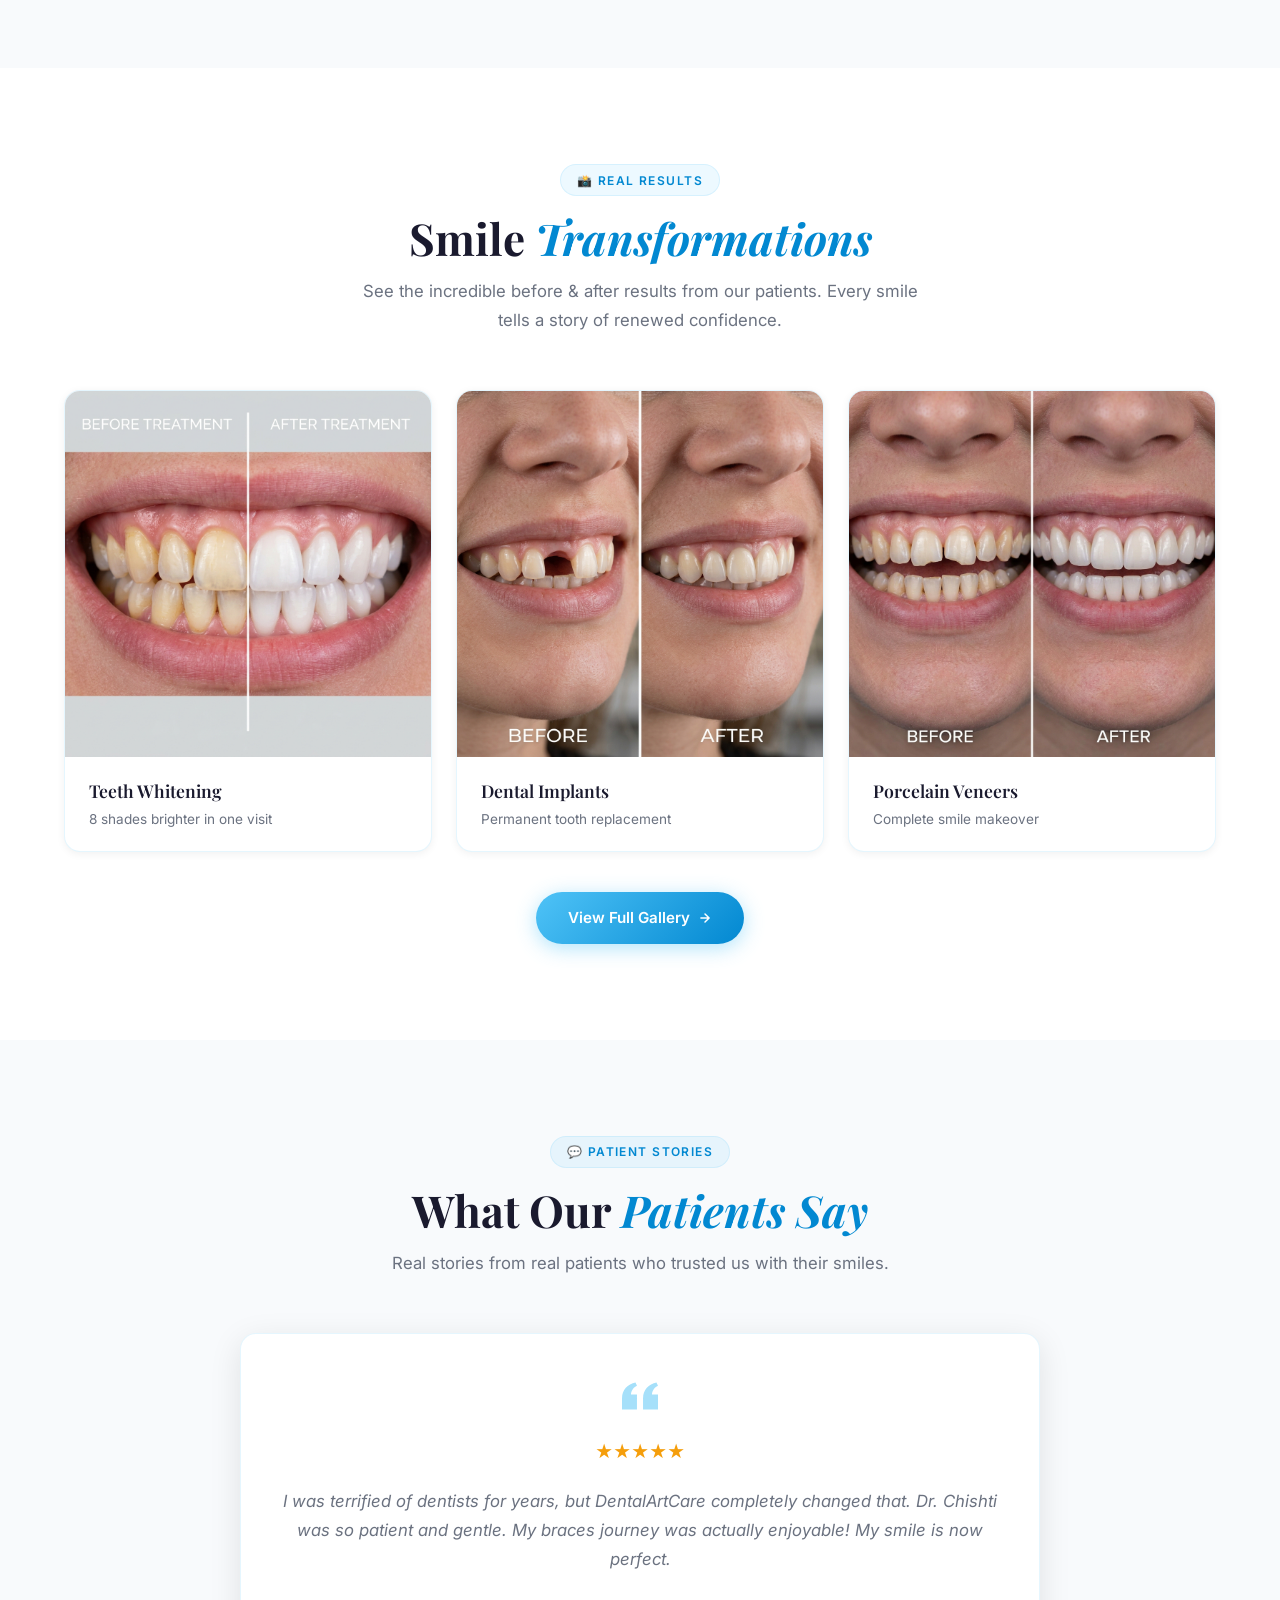
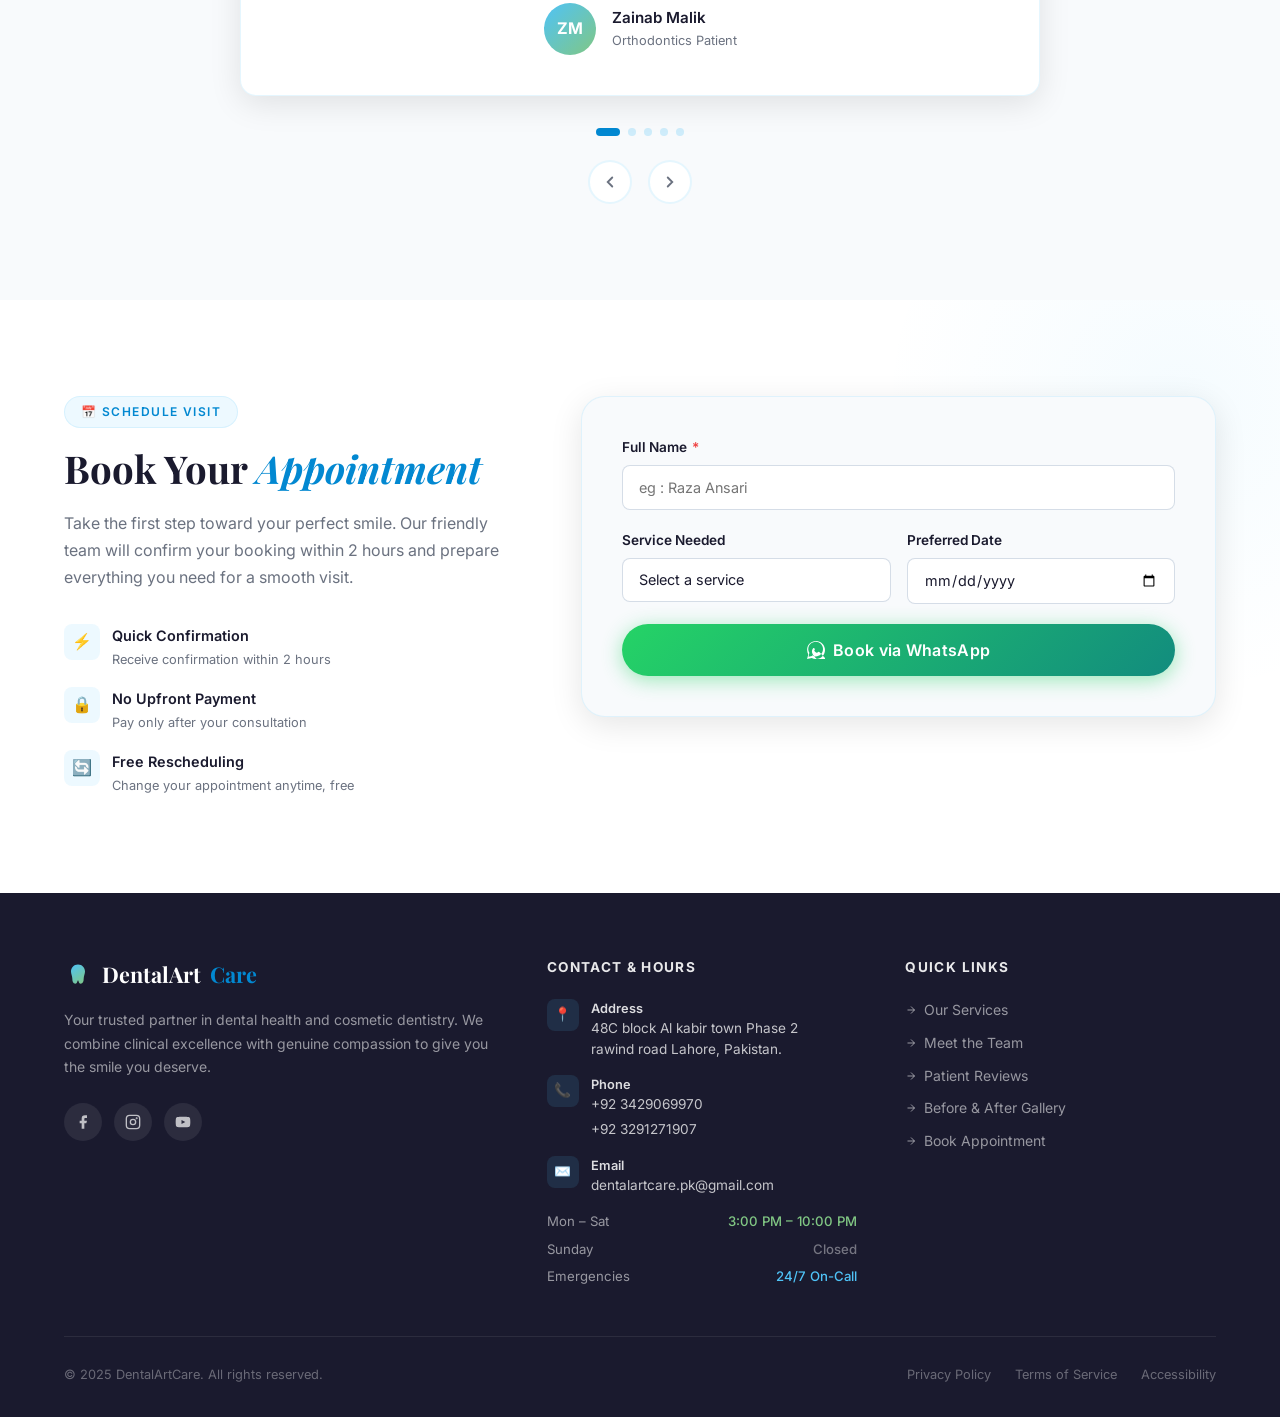
==== commit e4442b22: "whatsapp btn" ====
--- a/dentalarts/index.html
+++ b/dentalarts/index.html
@@ -1052,6 +1052,14 @@
   </footer>
 
   <script src="script.js" defer></script>
+
+  <!-- Floating WhatsApp Button -->
+  <a href="https://wa.me/923429069970?text=Hi!%20I'd%20like%20to%20inquire%20about%20booking%20an%20appointment%20with%20DentalArtCare." class="whatsapp-float" target="_blank" rel="noopener noreferrer" aria-label="Chat on WhatsApp">
+    <svg viewBox="0 0 24 24">
+      <path d="M.057 24l1.687-6.163c-1.041-1.804-1.588-3.849-1.587-5.946C.06 5.348 5.397.01 12.008.01c3.202.001 6.212 1.246 8.477 3.514 2.266 2.268 3.507 5.28 3.505 8.484-.004 6.657-5.34 11.997-11.953 11.997-2.005-.001-3.973-.502-5.717-1.458L0 24zm6.59-4.846c1.6.95 3.188 1.449 4.625 1.45 5.407.003 9.806-4.388 9.81-9.793.002-2.618-1.01-5.08-2.852-6.924C16.388 2.042 13.93 1.02 11.312 1.02 5.9 1.02 1.502 5.411 1.498 10.817c0 1.503.411 2.973 1.19 4.298l-.999 3.646 3.74-.979.218.128zm10.963-6.4c-.277-.139-1.64-.81-1.894-.902-.255-.093-.44-.139-.626.139-.184.277-.713.902-.874 1.088-.162.185-.323.208-.6.069-.277-.14-1.171-.432-2.23-1.378-.824-.735-1.38-1.642-1.542-1.921-.162-.277-.017-.427.121-.565.125-.124.277-.323.416-.485.139-.162.185-.277.277-.462.093-.185.046-.347-.023-.485-.069-.139-.626-1.507-.857-2.063-.226-.546-.475-.472-.626-.48-.15-.008-.323-.008-.496-.008-.173 0-.455.065-.693.323-.238.258-.909.888-.909 2.164 0 1.275.927 2.507 1.056 2.68.128.173 1.825 2.786 4.42 3.906.618.266 1.1.425 1.477.545.621.197 1.185.169 1.632.102.498-.075 1.64-.67 1.872-1.318.232-.647.232-1.202.163-1.318-.069-.115-.255-.185-.53-.323z" />
+    </svg>
+  </a>
+
 </body>
 
 </html>
--- a/dentalarts/styles.css
+++ b/dentalarts/styles.css
@@ -2304,4 +2304,77 @@
 ============================================================ */
 [id] {
   scroll-margin-top: 80px;
+}
+
+/* ============================================================
+   FLOATING WHATSAPP BUTTON
+============================================================ */
+.whatsapp-float {
+  position: fixed;
+  bottom: 24px;
+  right: 24px;
+  width: 60px;
+  height: 60px;
+  background-color: #25D366;
+  color: #fff;
+  border-radius: 50%;
+  text-align: center;
+  font-size: 30px;
+  box-shadow: 0 4px 12px rgba(37, 211, 102, 0.4);
+  z-index: 1000;
+  display: flex;
+  align-items: center;
+  justify-content: center;
+  text-decoration: none;
+  transition: transform 0.3s cubic-bezier(0.175, 0.885, 0.32, 1.275), background-color 0.3s ease, box-shadow 0.3s ease;
+}
+
+.whatsapp-float:hover {
+  transform: scale(1.1);
+  background-color: #20ba5a;
+  box-shadow: 0 6px 16px rgba(37, 211, 102, 0.6);
+  color: #fff;
+}
+
+.whatsapp-float svg {
+  width: 32px;
+  height: 32px;
+  fill: currentColor;
+}
+
+/* Pulse animation */
+.whatsapp-float::after {
+  content: '';
+  position: absolute;
+  width: 100%;
+  height: 100%;
+  border-radius: 50%;
+  background-color: #25D366;
+  opacity: 0.4;
+  z-index: -1;
+  animation: wa-pulse 2s infinite;
+}
+
+@keyframes wa-pulse {
+  0% {
+    transform: scale(1);
+    opacity: 0.4;
+  }
+  100% {
+    transform: scale(1.5);
+    opacity: 0;
+  }
+}
+
+@media (max-width: 768px) {
+  .whatsapp-float {
+    bottom: 20px;
+    right: 20px;
+    width: 50px;
+    height: 50px;
+  }
+  .whatsapp-float svg {
+    width: 26px;
+    height: 26px;
+  }
 }
